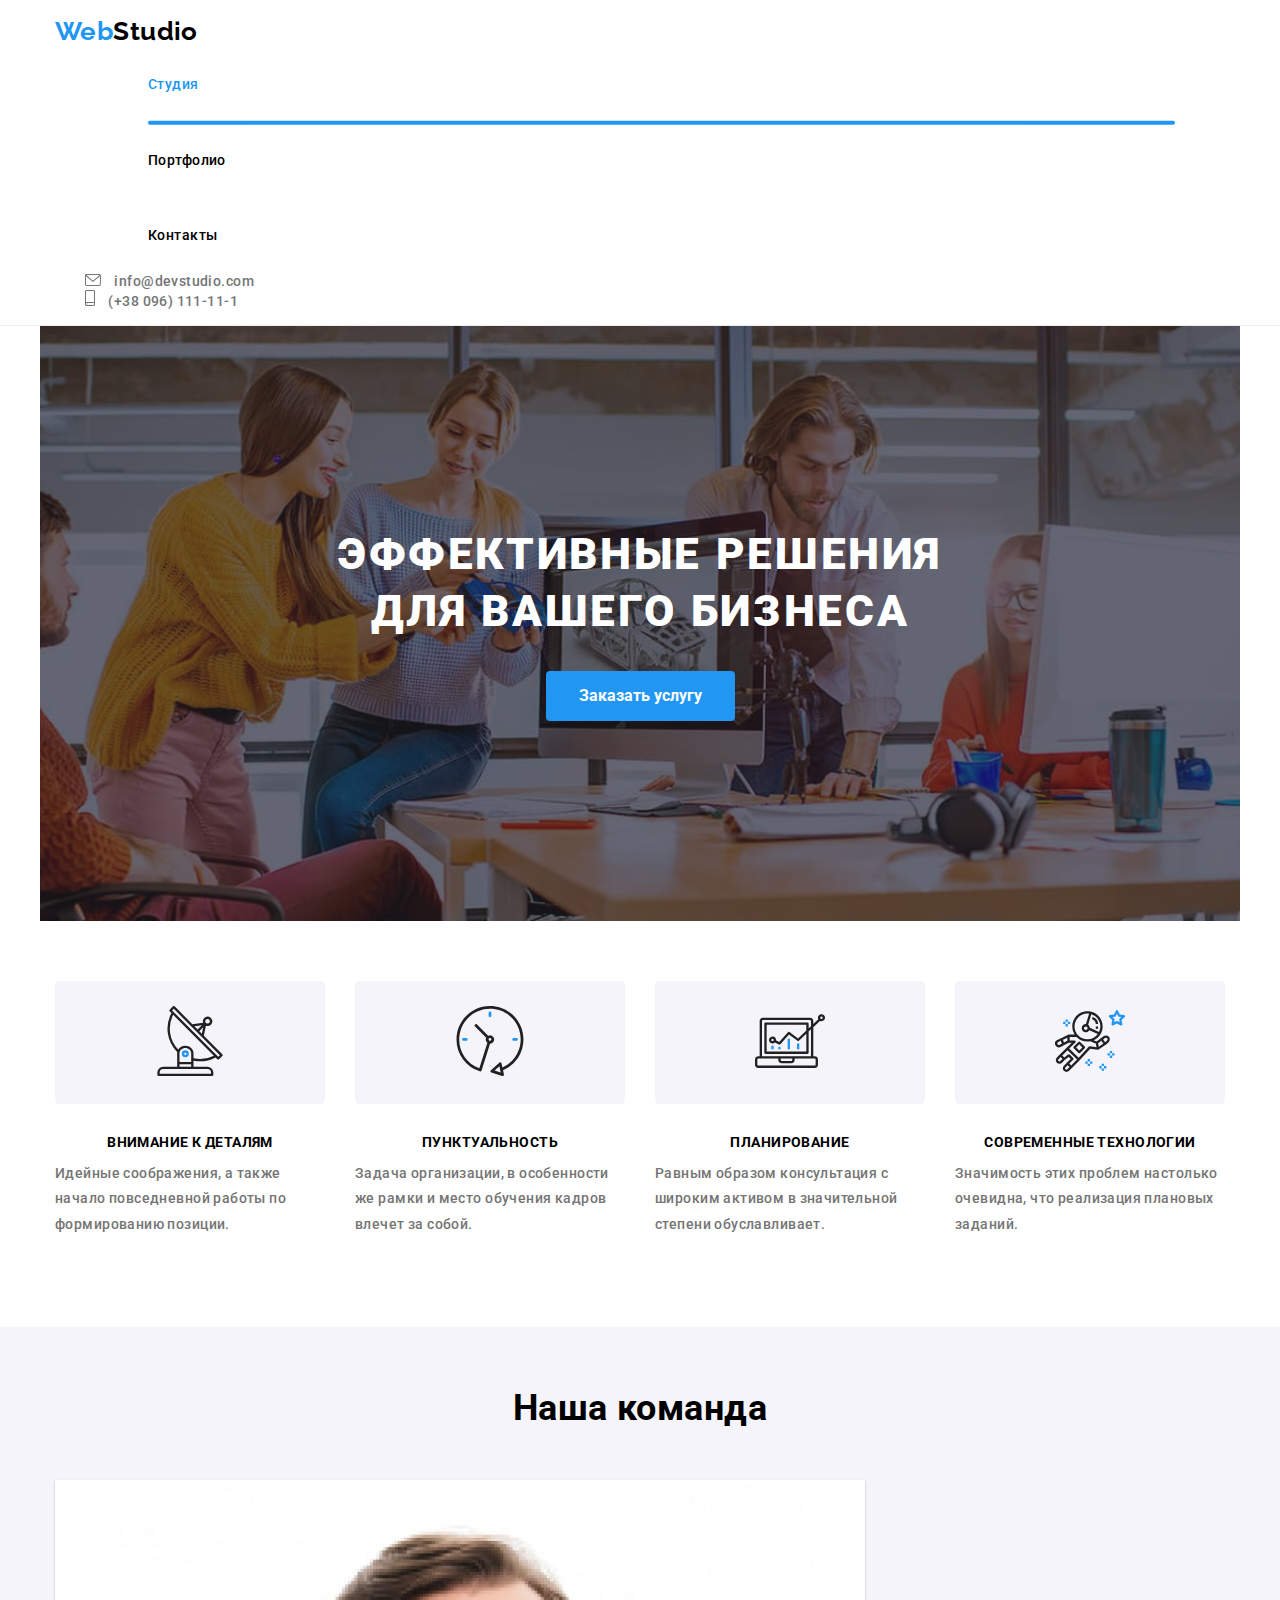
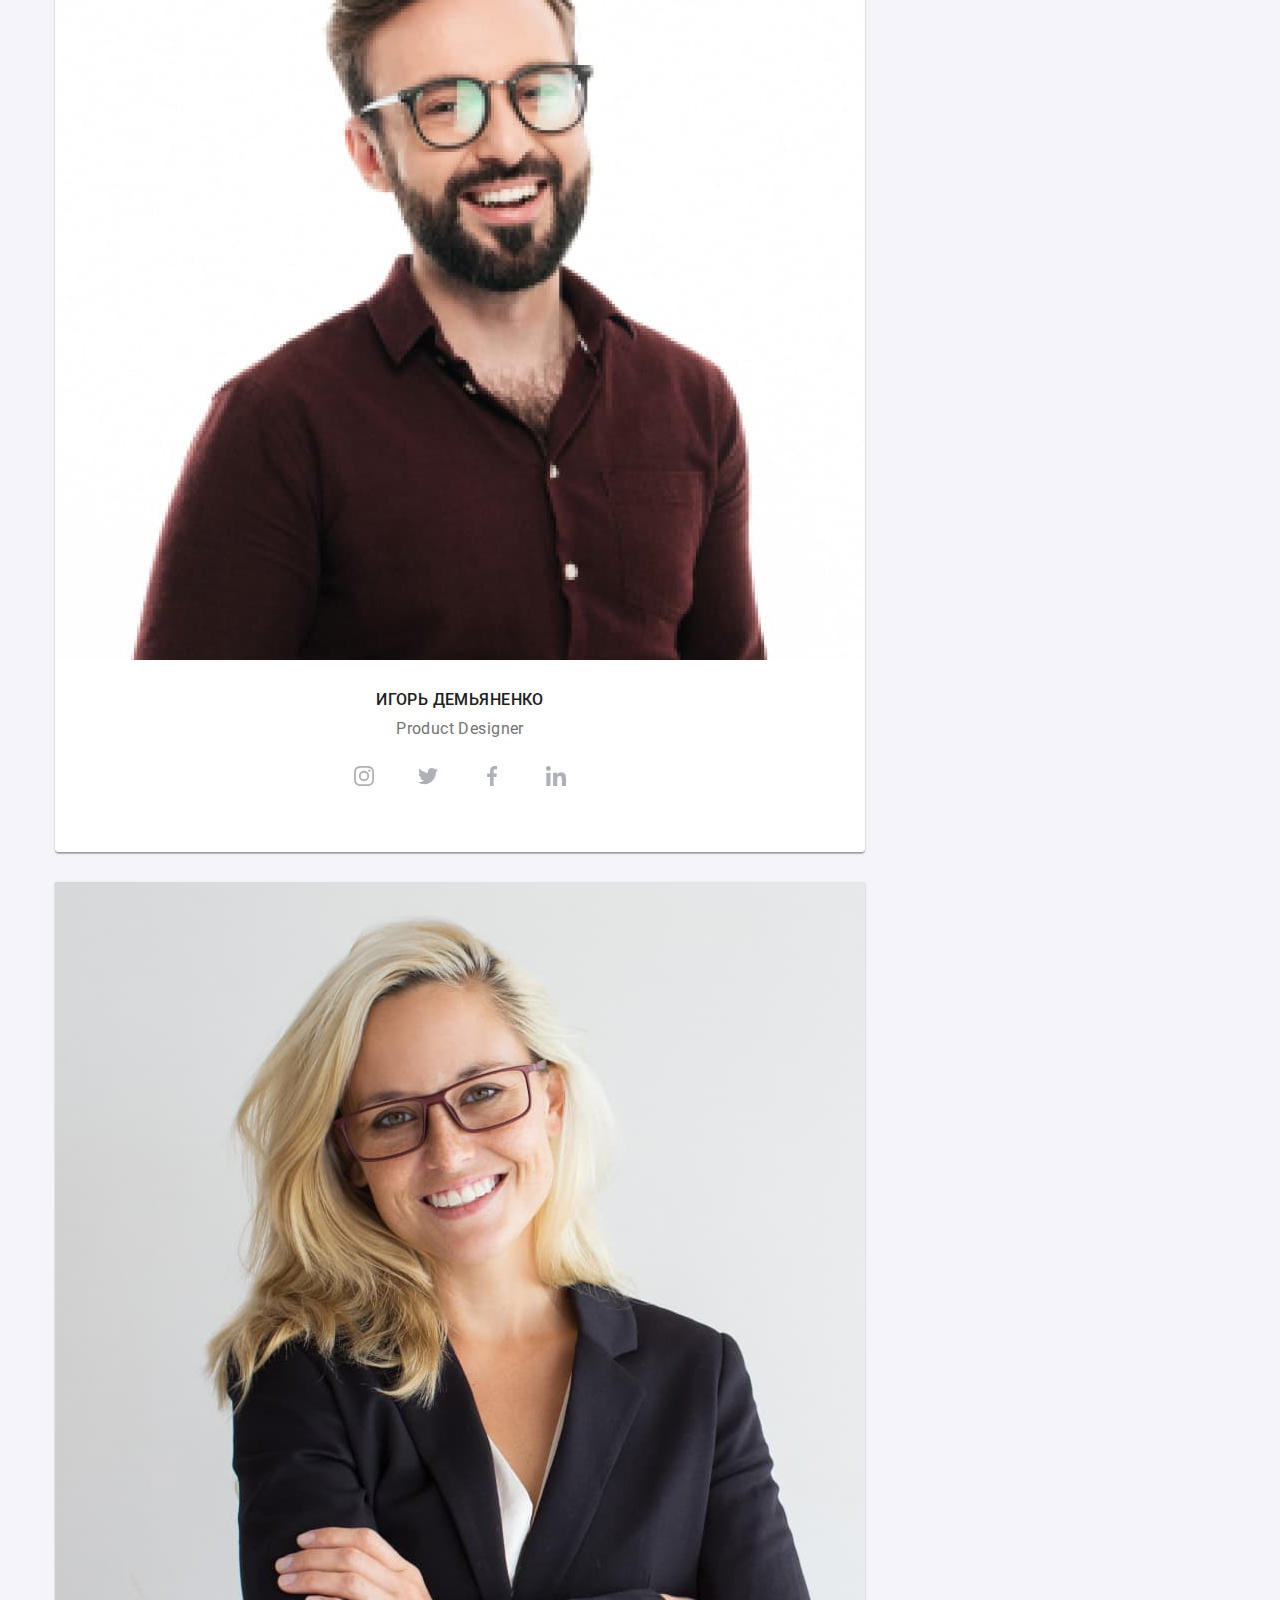
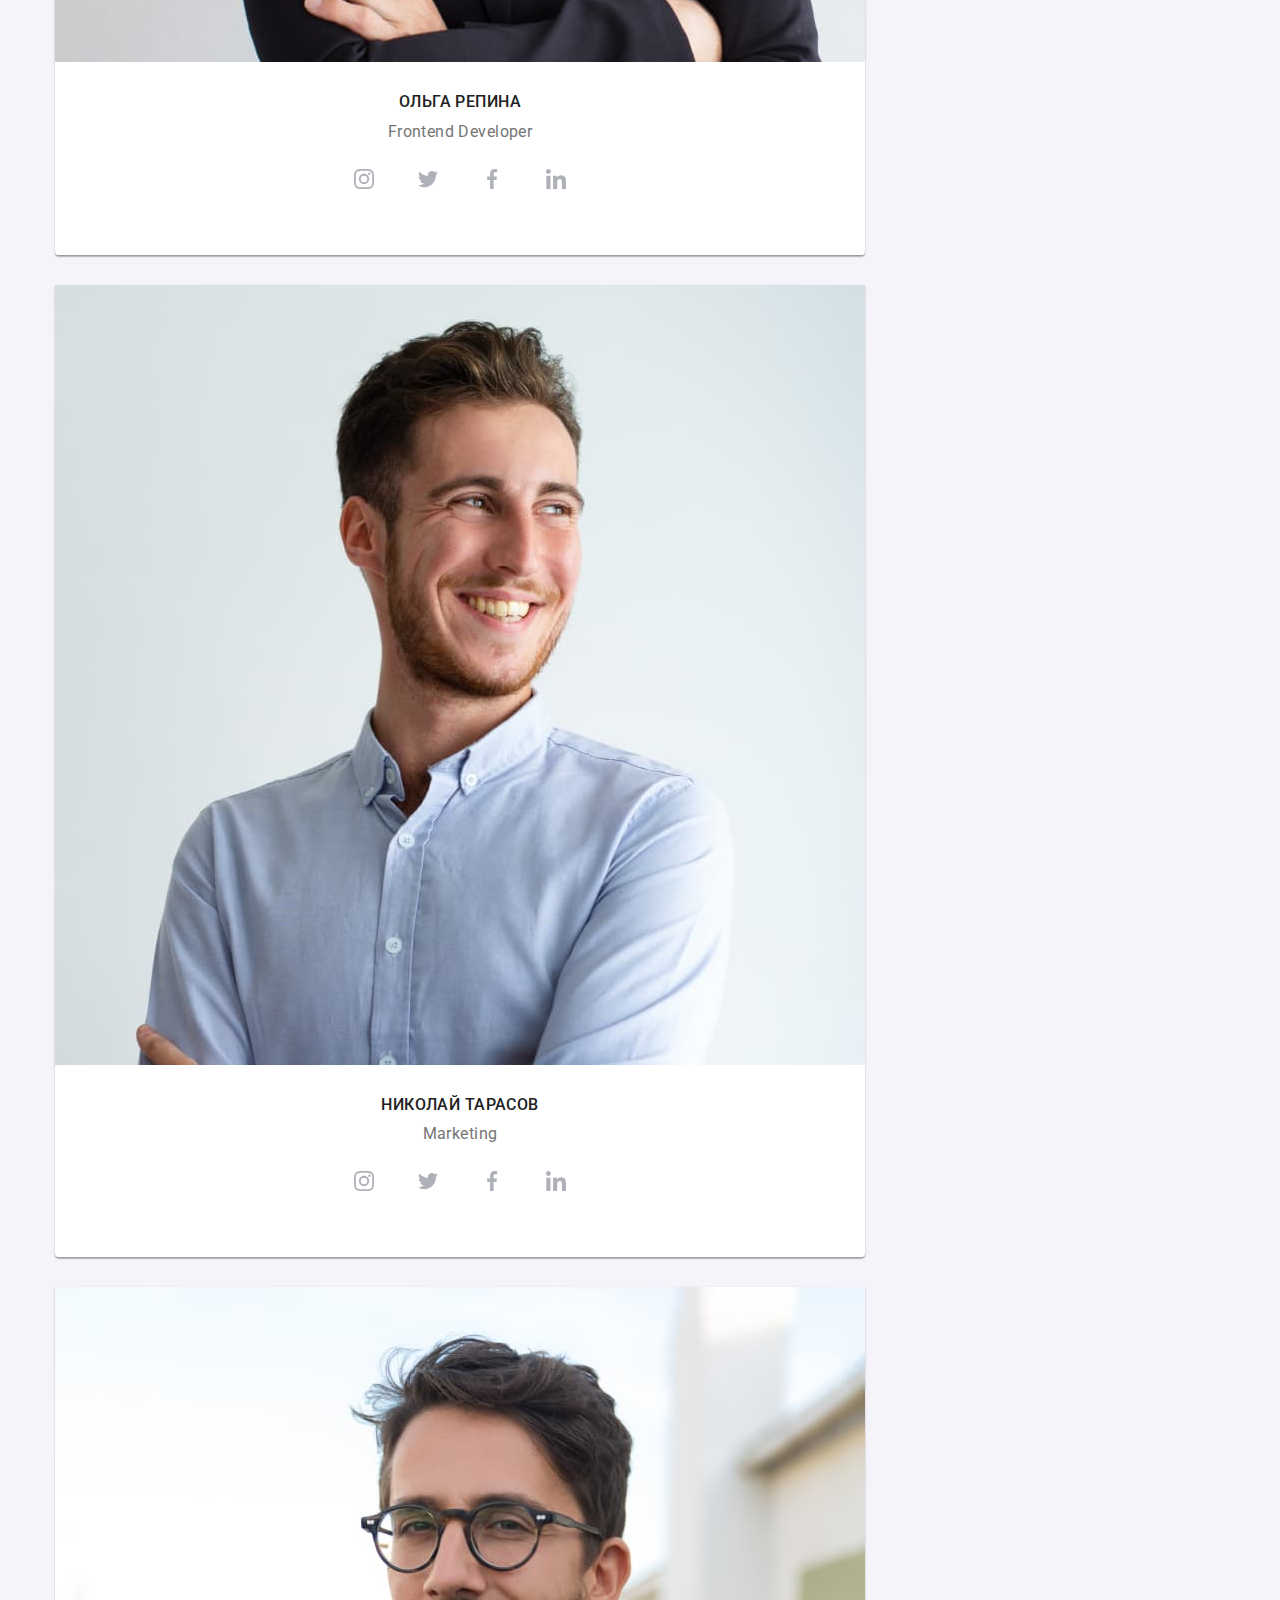
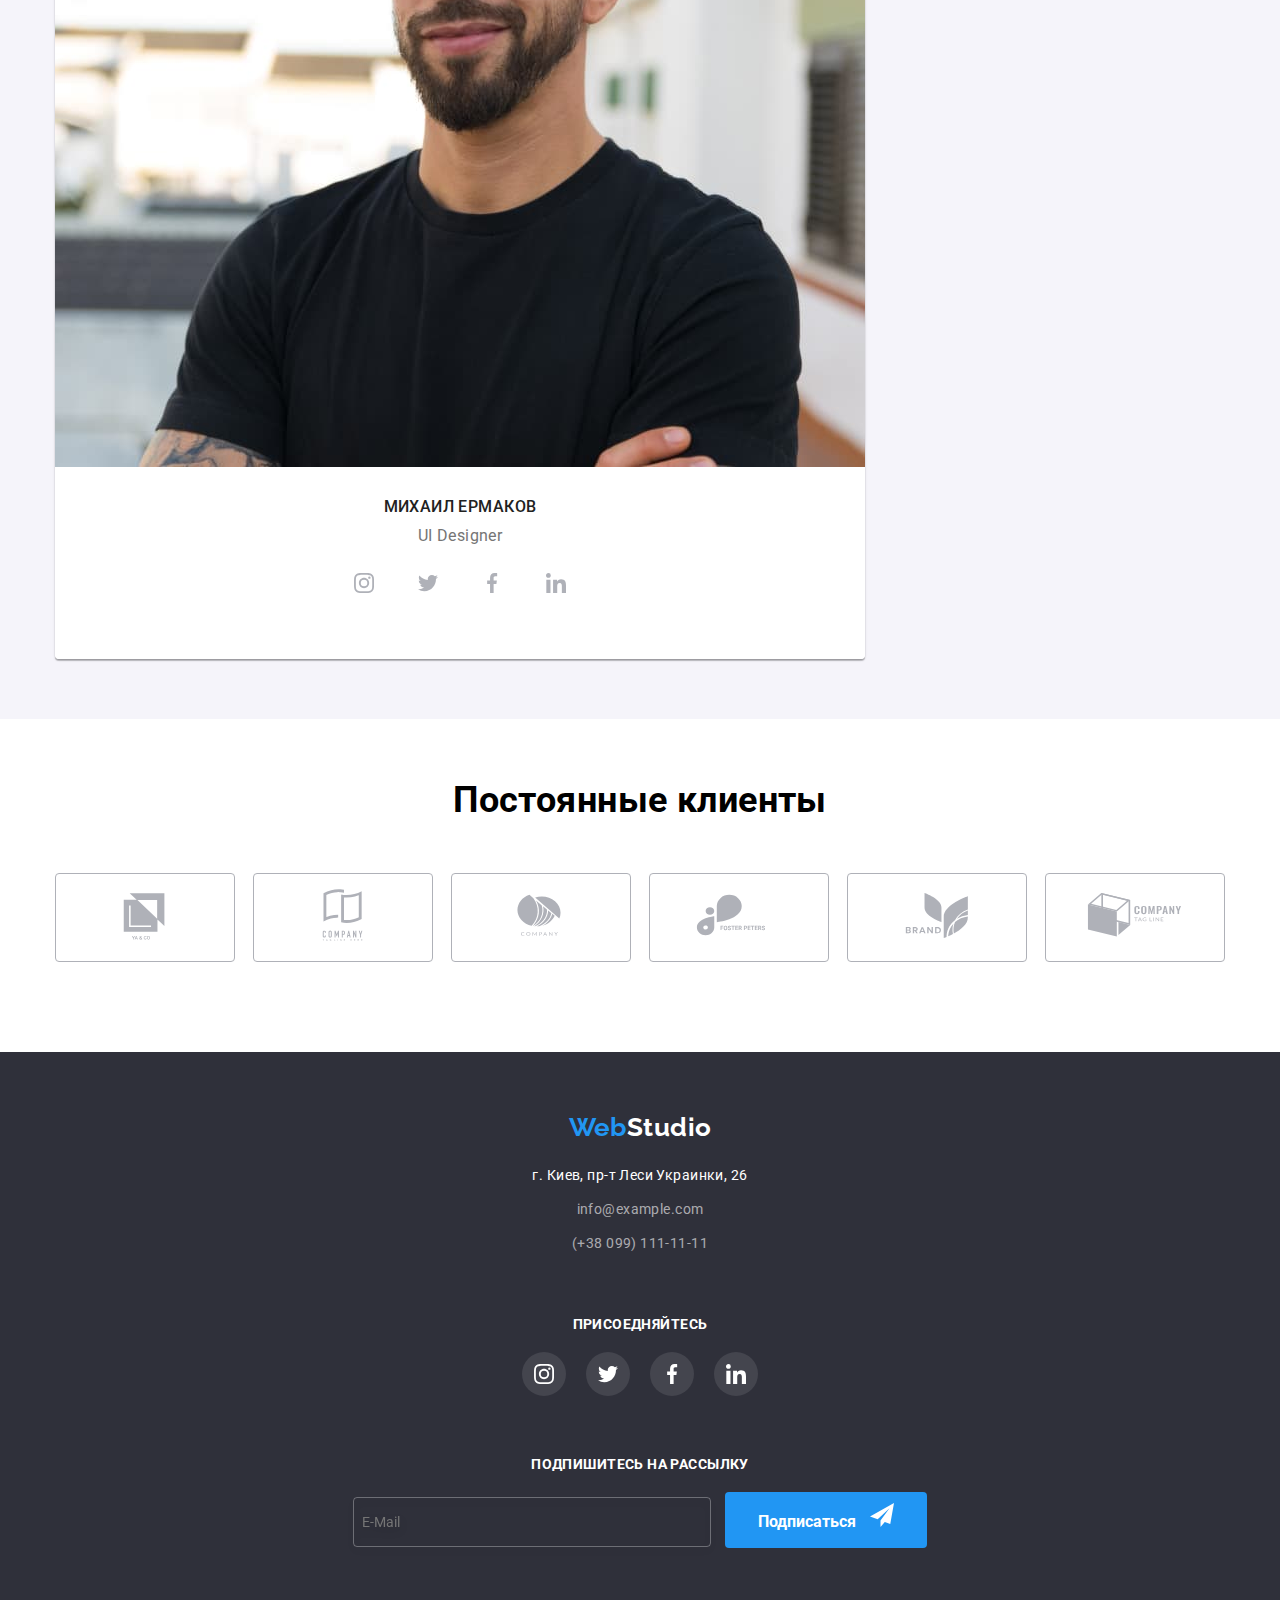
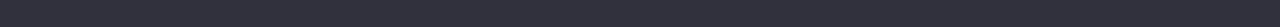
==== index.html @ f22d0d52 "налачо" ====
<!DOCTYPE html>
<html lang="ru">

<head>
    <meta charset="UTF-8">
    <meta http-equiv="X-UA-Compatible" content="IE=edge">
    <meta name="viewport" content="width=device-width, initial-scale=1.0">
    <title>Document</title>
    <link href="https://fonts.googleapis.com/css2?family=Raleway:wght@700&display=swap" rel="stylesheet">
    <link href="https://fonts.googleapis.com/css2?family=Roboto:wght@400;500;700;900&display=swap" rel="stylesheet">
    <link rel="stylesheet" href="https://cdnjs.cloudflare.com/ajax/libs/modern-normalize/1.1.0/modern-normalize.min.css">
    <link rel="stylesheet" href="./css/main.min.css">

</head>

<body>
    <!--Шапка -->
    <header class="page-header">
        <div class="header container">
            <!--лого-->
            <a class="logo" href="index.html">Web<span class="logo logo--dark">Studio</span></a>
            <nav>
                <ul class="site-nav">
                    <li class="site-nav__item"><a href="./index.html" class="site-nav__label site-nav__label--current">Студия</a></li>
                    <li class="site-nav__item"><a href="./portfolio.html" class="site-nav__label">Портфолио</a></li>
                    <li class="site-nav__item"><a href="./index.html" class="site-nav__label">Контакты</a></li>
                </ul>
            </nav>
            <ul class="contacts">
                <li class="contacts__item">
                    <a href="mailto:info@devstudio.com" class="contacts__link">
                        <svg class="contacts__icon" width="16px" height="12px">
                            <use href="./images/sprite.svg#icon-envelope"></use>                        
                        </svg>
                        info@devstudio.com</a>
                </li>
                <li class="contacts__item">
                    <a href="tel:+380961111111" class="contacts__link">
                        <svg class="contacts__icon" width="10px" height="16px">
                            <use href="./images/sprite.svg#icon-smartphone"></use>
                        </svg>
                        (+38 096) 111-11-1</a>
                </li>
            </ul>
        </div>
    </header>
    <main> 
        <!--герои-->
        <section class="container hero">
            <h1 class="hero__title">Эффективные решения<br> для вашего бизнеса</h1>
            <button type="button" class="primary-button" data-modal-open>Заказать услугу</button>            
        </section>
        <!--особенности-->
        <section class="section">
            <div class="container">
                <ul class="features">
                    <li class="features__item">
                        <div class="features__icon">
                            <svg width="70px" height="70px">
                                <use href="./images/sprite.svg#icon-antenna"></use>
                            </svg>
                        </div>                        
                        <h2 class="features__title"> Внимание к деталям</h2>
                        <p class="features__text">Идейные соображения, а также начало повседневной работы по формированию
                            позиции.
                        </p>
                    </li>
                
                    <li class="features__item">
                        <div class="features__icon">
                            <svg width="70px" height="70px">
                                <use href="./images/sprite.svg#icon-clock"></use>
                            </svg>
                        </div>
                        <h2 class="features__title"> Пунктуальность </h2>
                        <p class="features__text">Задача организации, в особенности же рамки и место обучения кадров влечет
                            за собой.
                        </p>
                    </li>
                
                    <li class="features__item">
                        <div class="features__icon">
                            <svg width="70px" height="70px">
                                <use href="./images/sprite.svg#icon-diagram"></use>
                            </svg>
                        </div>
                        <h2 class="features__title"> Планирование </h2>
                        <p class="features__text">Равным образом консультация с широким активом в значительной степени
                            обуславливает.
                        </p>
                    </li>
                
                    <li class="features__item">
                        <div class="features__icon">
                            <svg width="70px" height="70px">
                                <use href="./images/sprite.svg#icon-astronaut"></use>
                            </svg>
                        </div>
                        <h2 class="features__title"> Современные технологии </h2>
                        <p class="features__text">Значимость этих проблем настолько очевидна, что реализация плановых
                            заданий.
                        </p>
                    </li>
                </ul>
            </div>
        </section>
        <!--Чем мы занимаемся-->
        <section class="section section--work">
            <div class="container">
                <h2 class="title">Чем мы занимаемся</h2>
                <ul class="work">
                    <li class="work__icon">
                        <div class="work__title">
                            <img src="./images/box1.jpg" alt="человек пишет код на клавиатуре через планшет" width="370" />
                            <div class="work__box">
                                <p class="work__text">Десктопные приложения</p>
                            </div>
                        </div>
                    </li>
                    <li class="work__icon">
                        <div class="work__title">
                            <img src="./images/box2.jpg" alt="Человек выбирает дизайн для разметки сайта на телефон,через нотбук" width="370" />
                            <div class="work__box">
                                <p class="work__text">Мобильные приложения</p>
                            </div>
                        </div>
                    </li>
                    <li class="work__icon">
                        <div class="work__title">
                            <img src="./images/box3.jpg" alt="человек выбивет цвет,через планшет" width="370" />
                            <div class="work__box">
                                <p class="work__text">Дизайнерские решения</p>
                            </div>
                        </div>
                    </li>
                </ul>
            </div>
        </section>
        <!--Наша команда-->
        <section class="section section-team">
            <div class="container">
                <h2 class="title">Наша команда</h2>
                <ul class="team">
                    <li class="team__specialist">
                        <img src="./images/team1.jpg" alt="фото члена команды"/>
                        <div class="team__decription">
                            <h3 class="team__name">Игорь Демьяненко</h3>
                            <p class="team__position">Product Designer</p>
                        <!--соц.сети-->    
                        <ul class="social-links">
                            <li class="social-links__item">
                                <a class="social-links__icon" href="#">
                                    <svg height="20px" width="20px">
                                        <use href="./images/sprite.svg#icon-instagram"></use>
                                    </svg></a>
                            </li>                        
                            <li class="social-links__item">
                                <a class="social-links__icon" href="#">
                                    <svg height="20px" width="20px">
                                        <use href="./images/sprite.svg#icon-twitter"></use>
                                    </svg></a>
                            </li>
                            <li class="social-links__item">
                                <a class="social-links__icon" href="#">
                                    <svg height="20px" width="20px">
                                        <use href="./images/sprite.svg#icon-facebook"></use>
                                    </svg></a>
                            </li>
                            <li class="social-links__item">
                                <a class="social-links__icon" href="#">
                                    <svg height="20px" width="20px">
                                        <use href="./images/sprite.svg#icon-linkedin"></use>
                                    </svg></a>
                            </li>
                        </ul>
                    </li>
                
                    <li class="team__specialist">
                        <img src="./images/team2.jpg" alt="фото члена команды"/>                        
                        <div class="team__decription">
                            <h3 class="team__name">Ольга Репина</h3>
                            <p class="team__position">Frontend Developer</p>
                            <!--соц.сети-->
                            <ul class="social-links">
                                <li class="social-links__item">
                                    <a class="social-links__icon" href="#">
                                        <svg height="20px" width="20px">
                                            <use href="./images/sprite.svg#icon-instagram"></use>
                                        </svg></a>
                                </li>
                                <li class="social-links__item">
                                    <a class="social-links__icon" href="#">
                                        <svg height="20px" width="20px">
                                            <use href="./images/sprite.svg#icon-twitter"></use>
                                        </svg></a>
                                </li>
                                <li class="social-links__item">
                                    <a class="social-links__icon" href="#">
                                        <svg height="20px" width="20px">
                                            <use href="./images/sprite.svg#icon-facebook"></use>
                                        </svg></a>
                                </li>
                                <li class="social-links__item">
                                    <a class="social-links__icon" href="#">
                                        <svg height="20px" width="20px">
                                            <use href="./images/sprite.svg#icon-linkedin"></use>
                                        </svg></a>
                                </li>
                            </ul>
                        </div>
                    </li>
                
                    <li class="team__specialist">
                        <img src="./images/team3.jpg" alt="фото члена команды"/>                        
                        <div class="team__decription">
                            <h3 class="team__name">Николай Тарасов</h3>
                            <p class="team__position">Marketing</p>
                            <!--соц.сети-->
                            <ul class="social-links">
                                <li class="social-links__item">
                                    <a class="social-links__icon" href="#">
                                        <svg height="20px" width="20px">
                                            <use href="./images/sprite.svg#icon-instagram"></use>
                                        </svg></a>
                                </li>
                            
                                <li class="social-links__item">
                                    <a class="social-links__icon" href="#">
                                        <svg height="20px" width="20px">
                                            <use href="./images/sprite.svg#icon-twitter"></use>
                                        </svg></a>
                                </li>
                                <li class="social-links__item">
                                    <a class="social-links__icon" href="#">
                                        <svg height="20px" width="20px">
                                            <use href="./images/sprite.svg#icon-facebook"></use>
                                        </svg></a>
                                </li>
                                <li class="social-links__item">
                                    <a class="social-links__icon" href="#">
                                        <svg class="icon-object" height="20px" width="20px">
                                            <use href="./images/sprite.svg#icon-linkedin"></use>
                                        </svg></a>
                                </li>
                            </ul>
                        </div>
                    </li> 
                
                    <li class="team__specialist">
                        <img src="./images/team4.jpg" alt="фото члена команды"/>                        
                        <div class="team__decription">
                            <h3 class="team__name">Михаил Ермаков</h3>
                            <p class="team__position">UI Designer</p>
                            <!--соц.сети-->
                            <ul class="social-links">
                                <li class="social-links-icon">
                                    <a class="social-links__icon" href="#">
                                        <svg class="icon-object" height="20px" width="20px">
                                            <use href="./images/sprite.svg#icon-instagram"></use>
                                        </svg></a>
                                </li>                            
                                <li class="social-links-icon">
                                    <a class="social-links__icon" href="#">
                                        <svg class="icon-object" height="20px" width="20px">
                                            <use href="./images/sprite.svg#icon-twitter"></use>
                                        </svg></a>
                                </li>
                                <li class="social-links-icon">
                                    <a class="social-links__icon" href="#">
                                        <svg class="icon-object" height="20px" width="20px">
                                            <use href="./images/sprite.svg#icon-facebook"></use>
                                        </svg></a>
                                </li>
                                <li class="social-links-icon">
                                    <a class="social-links__icon" href="#">
                                        <svg class="icon-object" height="20px" width="20px">
                                            <use href="./images/sprite.svg#icon-linkedin"></use>
                                        </svg></a>
                                </li>
                            </ul>
                        </div>                        
                    </li>
                </ul>
            </div>           
        </section>
        <!--постоянные клиенты-->
        <section class="section">
            <div class="container">
                <h2 class="title">Постоянные клиенты</h2>
                <ul class="client">
                    <li class="client__item">
                        <a class="client__icon" href="#">
                            <svg width="106px" height="60px">
                                <use href="./images/sprite.svg#icon-Logo"></use>
                            </svg></a>
                    </li>
                    <li class="client__item">
                        <a class="client__icon" href="#">
                            <svg width="106px" height="60px">
                                <use href="./images/sprite.svg#icon-Logo-1"></use>
                            </svg></a>
                    </li>
                    <li class="client__item">
                        <a class="client__icon" href="#">
                            <svg width="106px" height="60px">
                                <use href="./images/sprite.svg#icon-Logo-2"></use>
                            </svg></a>
                    </li>
                    <li class="client__item">
                        <a class="client__icon" href="#">
                            <svg width="106px" height="60px">
                                <use href="./images/sprite.svg#icon-Logo-3"></use>
                            </svg></a>
                    </li>
                    <li class="client__item">
                        <a class="client__icon" href="#">
                            <svg width="106px" height="60px">
                                <use href="./images/sprite.svg#icon-Logo-4"></use>
                            </svg></a>
                    </li>
                    <li class="client__item">
                        <a class="client__icon" href="#">
                            <svg width="106px" height="60px">
                                <use href="./images/sprite.svg#icon-Logo-5"></use>
                            </svg></a>
                    </li>
            </div>

        </section>
    </main>
    <!--окончание-->
    <footer class="footer">
        <div class="container footer__box">
            <div class="footer-address">
                <div class="footer-logo">
                    <!--лого-->
                    <a class="logo" href="index.html">Web<span class="logo logo--white">Studio</span></a>
                </div>
                <!--адрес и контакты-->
                <address>
                    <ul class="contacts-footer">
                        <li class="contacts-footer__item">
                            <a href="https://www.google.ru/maps/place/бул.+Леси+Украинки,+26,+Киев,+Украина,+02000/@50.4265807,30.5361971,17z/data=!3m1!4b1!4m5!3m4!1s0x40d4cf0e033ecbe9:0x57a4dffefec77da0!8m2!3d50.4265807!4d30.5383858"
                                class="contacts-footer__address">
                                г. Киев, пр-т Леси Украинки, 26 </a>
                        </li>
                
                        <li class="contacts-footer__item">
                            <a href="mailto:info@example.com" class="contacts-footer__link">info@example.com</a>
                        </li>
                
                        <li class="contacts-footer__item">
                            <a href="tel:+380991111111" class="contacts-footer__link">(+38 099) 111-11-11</a>
                        </li>
                    </ul>
                </address>
            </div>
            <div class="footer__social">
                <h4 class="footer__disription">присоедняйтесь</h4>
                <ul class="social-links social-links--footer">
                    <li class="social-links__item">
                        <a class="social-links__icon social-links__icon--footer" href="#">
                            <svg height="20px" width="20px">
                                <use href="./images/sprite.svg#icon-instagram"></use>
                            </svg></a>
                    </li>
                
                    <li class="social-links__item">
                        <a class="social-links__icon social-links__icon--footer" href="#">
                            <svg height="20px" width="20px">
                                <use href="./images/sprite.svg#icon-twitter"></use>
                            </svg></a>
                    </li>
                    <li class="social-links__item">
                        <a class="social-links__icon social-links__icon--footer" href="#">
                            <svg height="20px" width="20px">
                                <use href="./images/sprite.svg#icon-facebook"></use>
                            </svg></a>
                    </li>
                    <li class="social-links__item">
                        <a class="social-links__icon social-links__icon--footer" href="#">
                            <svg height="20px" width="20px">
                                <use href="./images/sprite.svg#icon-linkedin"></use>
                            </svg></a>                            
                    </li>
                </ul>                             
            </div>
            <div class="footer__form">
                <p class="footer__disription">Подпишитесь на рассылку</p>
                <form class="subscribe-form">
                    <input type="email" name="mail" placeholder="E-Mail" id="mail" class="subscribe-form__input">                    
                    <button class="subscribe-form__button primary-button" type="submit">Подписаться
                        <svg class="subscribe-form__icon">
                            <use href="./images/icons.svg#icon-icon-send"></use>
                        </svg>
                    </button>
                </form>                 
            </div>
        </div>        
    </footer>
    <div class="backdrop is-hidden" data-modal>
        <div class="modal">
            <button class="modal__button-close" data-modal-close>
                <svg class="modal__icon-close">
                    <use href="./images/sprite.svg#icon-close-black-18dp-2-1"></use>
                </svg>
            </button>
            <p class="modal__title">Оставьте свои данные, мы вам перезвоним</p>
            <form class="form">
                <div class="form-group">
                    <label class="form-group__label" for="name">Имя</label>   
                    <div class="form-group__input-group-absolute">
                        <input class="form-group__input" type="text" name="name" id="name">
                        <svg class="form-group__icon">
                            <use href="./images/icons.svg#icon-person"></use>
                        </svg>
                    </div>
                </div>
                <div class="form-group">
                    <label class="form-group__label" for="tel">Телефон</label>
                    <div class="form-group__input-group-absolute">
                        <input class="form-group__input" type="tel" name="tel" id="tel">
                        <svg class="form-group__icon">
                            <use href="./images/icons.svg#icon-phone"></use>
                        </svg>
                    </div>
                </div>
                <div class="form-group">
                    <label class="form-group__label" for="mail">Почта</label>
                    <div class="form-group__input-group-absolute">
                        <input class="form-group__input" type="email" name="mail" id="mail">
                        <svg class="form-group__icon">
                            <use href="./images/icons.svg#icon-email"></use>
                        </svg>
                    </div>
                </div>
                <div class="form-group comment">
                    <label class="form-group__label" for="comment">Комментарий</label>
                    <textarea class="form-group__comment" name="comment" id="comment" rows="10" placeholder="Введите текст"></textarea>
                </div>
                <div class="checkbox">
                    <input class="checkbox__label" type="checkbox" name="policy" id="policy">
                    <label class="checkbox__policy" for="policy">Соглашаюсь с рассылкой и принимаю <a href="#">Условия договора</a> </label>
                </div>
                <div class="form-group__btn">
                    <button type="submit" class="primary-button primary-button--shadow">Отправить</button>
                </div>
            </form>

        </div>
    </div>
    <script src="./js/modal.js"></script>
</body>

</html>
---- css/main.min.css ----
/*! modern-normalize v0.6.0 | MIT License | https://github.com/sindresorhus/modern-normalize */*,*::before,*::after{-webkit-box-sizing:border-box;box-sizing:border-box}:root{-moz-tab-size:4;-o-tab-size:4;tab-size:4}html{line-height:1.15;-webkit-text-size-adjust:100%}body{margin:0}body{font-family:system-ui,-apple-system,"Segoe UI",Roboto,Helvetica,Arial,sans-serif,"Apple Color Emoji","Segoe UI Emoji"}hr{height:0}abbr[title]{-webkit-text-decoration:underline dotted;text-decoration:underline dotted}b,strong{font-weight:bolder}code,kbd,samp,pre{font-family:SFMono-Regular, Consolas, "Liberation Mono", Menlo, monospace;font-size:1em}small{font-size:80%}sub,sup{font-size:75%;line-height:0;position:relative;vertical-align:baseline}sub{bottom:-0.25em}sup{top:-0.5em}button,input,optgroup,select,textarea{font-family:inherit;font-size:100%;line-height:1.15;margin:0}button,select{text-transform:none}button,[type="button"],[type="reset"],[type="submit"]{-webkit-appearance:button}button::-moz-focus-inner,[type="button"]::-moz-focus-inner,[type="reset"]::-moz-focus-inner,[type="submit"]::-moz-focus-inner{border-style:none;padding:0}button:-moz-focusring,[type="button"]:-moz-focusring,[type="reset"]:-moz-focusring,[type="submit"]:-moz-focusring{outline:1px dotted ButtonText}fieldset{padding:0.35em 0.75em 0.625em}legend{padding:0}progress{vertical-align:baseline}[type="number"]::-webkit-inner-spin-button,[type="number"]::-webkit-outer-spin-button{height:auto}[type="search"]{-webkit-appearance:textfield;outline-offset:-2px}[type="search"]::-webkit-search-decoration{-webkit-appearance:none}::-webkit-file-upload-button{-webkit-appearance:button;font:inherit}summary{display:list-item}.social-links,.social-links__icon,.client,.filter{display:-webkit-box;display:-ms-flexbox;display:flex}.primary-button--shadow{-webkit-box-shadow:0px 4px 4px rgba(0,0,0,0.15);box-shadow:0px 4px 4px rgba(0,0,0,0.15)}.social-links__icon{height:44px;width:44px;border-radius:50%;-webkit-box-align:center;-ms-flex-align:center;align-items:center;-webkit-box-pack:center;-ms-flex-pack:center;justify-content:center;margin-right:10px}body{background-color:#fff;color:#000;font-family:Roboto, Arial, sans-serif;letter-spacing:0.03em;font-size:14px}img{display:block;max-width:100%;height:auto}h1,h2,h3,h4,p{margin:0px}ul{padding:0px;margin:0px;list-style:none}a{text-decoration:none}.header{-webkit-box-align:center;-ms-flex-align:center;align-items:center}.title{color:#000;font-style:normal;font-weight:700;font-size:36px;line-height:1.2;text-align:center;margin-bottom:50px}.container{margin:0 auto;padding:0 15px}@media (min-width: 480px){.container{width:480px}}@media (min-width: 768px){.container{width:768px}}@media (min-width: 1200px){.container{width:1200px}}.page-header{border-bottom:1px solid #ececec;padding:16px 0 16px 0}.section{padding:60px 0}.section--work{display:none}.text-hidden{visibility:hidden;font-size:0}input{outline:none}.section-team{background:#f5f4fa}.footer-logo{margin-bottom:20px}.logo{color:#2196f3;font-family:Raleway;font-weight:700;font-size:26px;line-height:1.2}.logo--dark{color:#000}.logo--white{color:#fff}.site-nav{margin-left:93px}.site-nav__item{margin-right:50px}.site-nav__item:last-child{margin-right:0}.site-nav__label{position:relative;color:#000;font-weight:500;font-size:14px;line-height:1.1;padding:30px 0;display:block;-webkit-transition:color 250ms cubic-bezier(0.4, 0, 0.2, 1);transition:color 250ms cubic-bezier(0.4, 0, 0.2, 1)}.site-nav__label:hover,.site-nav__label:focus{color:#2196f3}.site-nav__label--current{color:#2196f3}.site-nav__label--current::before{content:"";display:inline-block;position:absolute;bottom:-1px;left:0;-webkit-transform:translate(0, 20%);transform:translate(0, 20%);width:100%;height:4px;background-color:#2196f3;border-radius:2px}.contacts{margin-left:auto;-webkit-box-align:center;-ms-flex-align:center;align-items:center}.contacts__icon{margin-right:10px}.contacts__link{color:#757575;font-weight:500;font-size:14px;line-height:1.1;font-style:normal;-webkit-box-align:center;-ms-flex-align:center;align-items:center;fill:#757575;-webkit-transition:fill 250ms cubic-bezier(0.4, 0, 0.2, 1);transition:fill 250ms cubic-bezier(0.4, 0, 0.2, 1);-webkit-transition:color 250ms cubic-bezier(0.4, 0, 0.2, 1);transition:color 250ms cubic-bezier(0.4, 0, 0.2, 1)}.contacts__link:hover,.contacts__link:focus{color:#2196f3;fill:#2196f3}.contacts__link:last-child{margin-left:30px}.contacts-footer__link{background:#2f303a;color:rgba(255,255,255,0.6);font-weight:400;font-size:14px;line-height:1.8;font-style:normal;margin-top:9px;display:inline-block;-webkit-transition:color 250ms cubic-bezier(0.4, 0, 0.2, 1);transition:color 250ms cubic-bezier(0.4, 0, 0.2, 1)}.contacts-footer:hover,.contacts-footer:focus{color:#2196f3}.contacts-footer__address{color:#fff;font-weight:400;font-size:14px;line-height:1.8;font-style:normal}.hero{background-color:#2f303a;text-align:center;padding:200px 0;margin:0 auto;background-image:-webkit-gradient(linear, left top, right top, from(rgba(47,48,58,0.4)), color-stop(rgba(47,48,58,0.4)), to(rgba(47,48,58,0.4))),url(../images/new-Img.jpg);background-image:linear-gradient(to right, rgba(47,48,58,0.4), rgba(47,48,58,0.4), rgba(47,48,58,0.4)),url(../images/new-Img.jpg);background-size:cover;background-position:center;background-repeat:no-repeat}.hero__title{color:#fff;font-weight:900;font-size:44px;line-height:1.3;letter-spacing:0.06em;text-transform:uppercase;margin-bottom:30px}.primary-button{color:#fff;background-color:#2196f3;font-family:inherit;font-weight:700;font-size:16px;line-height:1.8;display:inline-block;-webkit-box-align:center;-ms-flex-align:center;align-items:center;cursor:pointer;border-radius:4px;padding:10px 32px;border:1px solid rgba(0,0,0,0);-webkit-transition:background-color 250ms cubic-bezier(0.4, 0, 0.2, 1);transition:background-color 250ms cubic-bezier(0.4, 0, 0.2, 1)}.primary-button:hover,.primary-button:focus{background-color:#188ce8}.secondary__button{color:#000;font-weight:500;font-size:16px;line-height:1.6;text-align:center;cursor:pointer;border-radius:4px;padding:6px 22px;margin-left:8px;border:0px solid rgba(0,0,0,0);-webkit-transition:background-color 250ms cubic-bezier(0.4, 0, 0.2, 1);transition:background-color 250ms cubic-bezier(0.4, 0, 0.2, 1);-webkit-transition:-webkit-box-shadow 250ms cubic-bezier(0.4, 0, 0.2, 1);transition:-webkit-box-shadow 250ms cubic-bezier(0.4, 0, 0.2, 1);transition:box-shadow 250ms cubic-bezier(0.4, 0, 0.2, 1);transition:box-shadow 250ms cubic-bezier(0.4, 0, 0.2, 1), -webkit-box-shadow 250ms cubic-bezier(0.4, 0, 0.2, 1)}.secondary__button:hover,.secondary__button:focus{color:#fff;background-color:#2196f3;-webkit-box-shadow:0px 3px 1px rgba(0,0,0,0.1),0px 1px 2px rgba(0,0,0,0.08),0px 2px 2px rgba(0,0,0,0.12);box-shadow:0px 3px 1px rgba(0,0,0,0.1),0px 1px 2px rgba(0,0,0,0.08),0px 2px 2px rgba(0,0,0,0.12)}@media screen and (min-width: 1200px){.features{-webkit-box-pack:justify;-ms-flex-pack:justify;justify-content:space-between;-ms-flex-wrap:wrap;flex-wrap:wrap}}@media screen and (min-width: 768px){.features{display:-webkit-box;display:-ms-flexbox;display:flex;-ms-flex-wrap:wrap;flex-wrap:wrap}}.features__title{font-weight:700;font-size:14px;line-height:1.2;text-transform:uppercase;margin-bottom:10px;text-align:center}.features__text{color:#757575;font-weight:500;font-size:14px;line-height:1.8}.features__item{margin-bottom:30px}@media screen and (min-width: 768px){.features__item{width:calc((100% -2 * 15px) / 2)}}@media screen and (min-width: 768px) and (min-width: 1200px){.features__item{-ms-flex-preferred-size:calc(100% / 3 - 120px);flex-basis:calc(100% / 3 - 120px)}}.features__item__item:last-child{margin-left:0px}.features__icon{padding:25px 100px;background:#f5f4fa;border-radius:4px;margin-bottom:30px;text-align:center}.work{-ms-flex-preferred-size:calc(100% / 3);flex-basis:calc(100% / 3);-webkit-box-pack:justify;-ms-flex-pack:justify;justify-content:space-between;padding-top:0px;display:none}.work__title{position:relative}.work__box{position:absolute;bottom:0;width:100%;padding:27px;background-color:rgba(47,48,58,0.8)}.work__text{font-weight:700;font-size:14px;line-height:1.2;text-align:center;text-transform:uppercase;color:#fff}.team{-webkit-box-pack:justify;-ms-flex-pack:justify;justify-content:space-between}@media (min-width: 768px){.team{display:-webkit-box;display:-ms-flexbox;display:flex;-ms-flex-wrap:wrap;flex-wrap:wrap;margin:-15px}}.team__name{text-align:center;font-weight:500;font-size:16px;line-height:1.2;color:#212121;text-transform:uppercase}.team__position{color:#757575;font-weight:400;font-size:16px;line-height:1.2;text-align:center;padding-top:10px}.team__decription{padding:30px 0;border-radius:0px 0px 4px 4px;background-color:#fff}.team__specialist{-ms-flex-wrap:wrap;flex-wrap:wrap;background-color:var(--primary-bgc);-webkit-box-shadow:0px 1px 3px rgba(0,0,0,0.12),0px 1px 1px rgba(0,0,0,0.14),0px 2px 1px rgba(0,0,0,0.2);box-shadow:0px 1px 3px rgba(0,0,0,0.12),0px 1px 1px rgba(0,0,0,0.14),0px 2px 1px rgba(0,0,0,0.2);border-radius:0px 0px 4px 4px;margin-bottom:30px}@media (min-width: 768px){.team__specialist{width:calc((100% -2 * 15px) / 2);margin:15px}}.social-links{-webkit-box-pack:center;-ms-flex-pack:center;justify-content:center;text-align:center}@media screen and (min-width: 480px){.social-links{padding:16px 0 24px 0}}.social-links--footer{padding:0}.social-links__item:last-child{margin-right:0}.social-links__icon{fill:#afb1b8;-webkit-transition:background-color 250ms cubic-bezier(0.4, 0, 0.2, 1);transition:background-color 250ms cubic-bezier(0.4, 0, 0.2, 1);-webkit-transition:-webkit-transform 250ms cubic-bezier(0.4, 0, 0.2, 1);transition:-webkit-transform 250ms cubic-bezier(0.4, 0, 0.2, 1);transition:transform 250ms cubic-bezier(0.4, 0, 0.2, 1);transition:transform 250ms cubic-bezier(0.4, 0, 0.2, 1), -webkit-transform 250ms cubic-bezier(0.4, 0, 0.2, 1);margin-left:10px}.social-links__icon:hover,.social-links__icon:focus{background-color:#2196f3;fill:#fff}.social-links__icon--footer{fill:#fff;background-color:rgba(255,255,255,0.1);-webkit-transition:background-color 250ms cubic-bezier(0.4, 0, 0.2, 1);transition:background-color 250ms cubic-bezier(0.4, 0, 0.2, 1)}.client{-ms-flex-wrap:wrap;flex-wrap:wrap;text-align:center;-webkit-box-pack:justify;-ms-flex-pack:justify;justify-content:space-between}.client__item{display:-webkit-box;display:-ms-flexbox;display:flex;margin-bottom:30px}.client__icon{display:block;padding:12px 36px;border:none;fill:#afb1b8;border:1px solid #afb1b8;border-radius:4px;-webkit-transition:border 250ms cubic-bezier(0.4, 0, 0.2, 1);transition:border 250ms cubic-bezier(0.4, 0, 0.2, 1);-webkit-transition:fill 250ms cubic-bezier(0.4, 0, 0.2, 1);transition:fill 250ms cubic-bezier(0.4, 0, 0.2, 1)}.client__icon:hover,.client__icon:focus{fill:#2196f3;border:1px solid #2196f3}.backdrop{position:fixed;top:0;right:0;width:100%;height:100%;background-color:rgba(0,0,0,0.2);opacity:1;-webkit-transition:opacity 250ms cubic-bezier(0.4, 0, 0.2, 1);transition:opacity 250ms cubic-bezier(0.4, 0, 0.2, 1)}.backdrop.is-hidden{opacity:0;pointer-events:none}.backdrop.is-hidden .modal{-webkit-transform:translate(-50%, -50%) scale(0.1);transform:translate(-50%, -50%) scale(0.1)}.modal{padding:40px;width:528px;min-height:581px;background-color:#fff;position:absolute;top:50%;left:50%;-webkit-transform:translate(-50%, -50%) scale(1);transform:translate(-50%, -50%) scale(1);border-radius:4px;-webkit-transition:-webkit-transform 250ms cubic-bezier(0.4, 0, 0.2, 1);transition:-webkit-transform 250ms cubic-bezier(0.4, 0, 0.2, 1);transition:transform 250ms cubic-bezier(0.4, 0, 0.2, 1);transition:transform 250ms cubic-bezier(0.4, 0, 0.2, 1), -webkit-transform 250ms cubic-bezier(0.4, 0, 0.2, 1)}.modal__button-close{position:absolute;-webkit-box-pack:center;-ms-flex-pack:center;justify-content:center;-webkit-box-align:center;-ms-flex-align:center;align-items:center;width:30px;height:30px;padding:0;top:0;right:0;margin:8px;border:1px solid rgba(0,0,0,0.1);border-radius:50%;background-color:transparent;cursor:pointer;-webkit-transition:fill 250ms cubic-bezier(0.4, 0, 0.2, 1);transition:fill 250ms cubic-bezier(0.4, 0, 0.2, 1)}.modal__button-close:hover{fill:#2196f3}.modal__icon-close{width:18px;height:18px}.modal__title{font-weight:700;font-size:20px;line-height:1.15;margin-bottom:12px;text-align:center}.form-group{margin-bottom:10px;-webkit-box-orient:vertical;-webkit-box-direction:normal;-ms-flex-direction:column;flex-direction:column}.form-group__label{margin-bottom:4px;font-weight:400;font-size:12px;line-height:1.2;color:#757575}.form-group__input{width:100%;height:40px;padding-left:42px}.form-group__input,.form-group__comment{border:1px solid rgba(33,33,33,0.2);-webkit-box-sizing:border-box;box-sizing:border-box;border-radius:4px;-webkit-transition:border 250ms cubic-bezier(0.4, 0, 0.2, 1),fill 250ms cubic-bezier(0.4, 0, 0.2, 1);transition:border 250ms cubic-bezier(0.4, 0, 0.2, 1),fill 250ms cubic-bezier(0.4, 0, 0.2, 1)}.form-group__input:hover,.form-group__input:focus{border:1px solid #2196f3}.form-group__input:hover+.form-group__icon,.form-group__input:focus+.form-group__icon{fill:#2196f3}.form-group__input:focus-within{fill:#2196f3;border:1px solid #2196f3}.form-group__comment{padding:12px 16px;font-weight:400;font-size:12px;line-height:1.2;color:#757575;-webkit-transition:border 250ms cubic-bezier(0.4, 0, 0.2, 1);transition:border 250ms cubic-bezier(0.4, 0, 0.2, 1);resize:none}.form-group__comment:hover,.form-group__comment:focus{border:1px solid #2196f3;-webkit-box-sizing:border-box;box-sizing:border-box;border-radius:4px}.form-group__comment:focus-within{outline:none;border:1px solid #2196f3}.form-group__icon{position:absolute;top:10px;left:10px;width:18px;height:18px;-webkit-transition:fill 250ms cubic-bezier(0.4, 0, 0.2, 1);transition:fill 250ms cubic-bezier(0.4, 0, 0.2, 1)}.form-group__input-group-absolute{position:relative}.form-group .comment{margin-bottom:20px}.form-group__btn{text-align:center}.checkbox{margin:20px 0 30px 12px}.checkbox__label{display:inline-block;font-weight:400;font-size:14px;line-height:1.8;color:#757575;letter-spacing:0.03em;-webkit-appearance:none;-moz-appearance:none;appearance:none;position:absolute}.checkbox__policy::before{content:"";width:16px;height:15px;margin-right:8px;border:2px solid #212121;border-radius:4px;-webkit-transition:background-color 250ms cubic-bezier(0.4, 0, 0.2, 1);transition:background-color 250ms cubic-bezier(0.4, 0, 0.2, 1);-webkit-transition:border 250ms cubic-bezier(0.4, 0, 0.2, 1);transition:border 250ms cubic-bezier(0.4, 0, 0.2, 1)}.checkbox__label:checked+.checkbox__policy::before{border-color:#2196f3;background-color:#2196f3;background-image:url(../images/Vector.svg);background-origin:border-box;background-size:contain}.filter{-webkit-box-pack:center;-ms-flex-pack:center;justify-content:center;margin-bottom:50px}.filter__element:first-child{margin-left:8px}.projects{color:#000;font-weight:700;font-size:18px;line-height:2;-ms-flex-wrap:wrap;flex-wrap:wrap;margin-top:-30px;margin-left:-30px}.projects__title{font-weight:700;font-size:18px;line-height:2;color:#212121}.projects__description{color:#757575;font-weight:400;font-size:16px;line-height:1.8}.projects__title{letter-spacing:0.06em}.projects__description{font-weight:400;font-size:16px;line-height:1.8;margin-top:8px}.projects__item{margin:30px 0 0 30px;-ms-flex-preferred-size:calc(100% / 3 - 30px);flex-basis:calc(100% / 3 - 30px)}.projects__box{border:1px solid #eee;border-top:none;padding:20px 24px}.projects__link{position:relative;display:block;-webkit-transition:-webkit-box-shadow 250ms cubic-bezier(0.4, 0, 0.2, 1);transition:-webkit-box-shadow 250ms cubic-bezier(0.4, 0, 0.2, 1);transition:box-shadow 250ms cubic-bezier(0.4, 0, 0.2, 1);transition:box-shadow 250ms cubic-bezier(0.4, 0, 0.2, 1), -webkit-box-shadow 250ms cubic-bezier(0.4, 0, 0.2, 1)}.projects__link:hover,.projects__link:focus{-webkit-box-shadow:0px 3px 1px rgba(0,0,0,0.1),0px 1px 2px rgba(0,0,0,0.08),0px 2px 2px rgba(0,0,0,0.12);box-shadow:0px 3px 1px rgba(0,0,0,0.1),0px 1px 2px rgba(0,0,0,0.08),0px 2px 2px rgba(0,0,0,0.12)}.projects__overlay{width:100%;height:100%;position:absolute;-webkit-box-align:center;-ms-flex-align:center;align-items:center;background-color:rgba(33,150,243,0.9);-webkit-transform:translateY(0);transform:translateY(0);-webkit-transition:-webkit-transform 250ms cubic-bezier(0.4, 0, 0.2, 1);transition:-webkit-transform 250ms cubic-bezier(0.4, 0, 0.2, 1);transition:transform 250ms cubic-bezier(0.4, 0, 0.2, 1);transition:transform 250ms cubic-bezier(0.4, 0, 0.2, 1), -webkit-transform 250ms cubic-bezier(0.4, 0, 0.2, 1)}.projects__link:hover .projects__overlay{-webkit-transform:translateY(-100%);transform:translateY(-100%)}.projects__hover{position:relative;overflow:hidden}.projects__text{color:#fff;font-weight:400;padding:63px 24px;letter-spacing:0.03em}.footer{-webkit-box-pack:center;-ms-flex-pack:center;justify-content:center;text-align:center;background:#2f303a;padding:60px 0}.footer-address{margin-bottom:60px}.footer__social{margin-bottom:60px}.footer__disription{margin:0;margin-bottom:20px;height:16px;font-weight:700;font-size:14px;line-height:1.2;letter-spacing:0.03em;text-transform:uppercase;color:#fff}.subscribe-form__input{margin-bottom:20px;padding:8px;width:358px;height:50px;color:rgba(255,255,255,0.6);border:1px solid rgba(255,255,255,0.3);-webkit-box-sizing:border-box;box-sizing:border-box;-webkit-filter:drop-shadow(0px 4px 4px rgba(0,0,0,0.15));filter:drop-shadow(0px 4px 4px rgba(0,0,0,0.15));border-radius:4px;background:transparent}.subscribe-form__button{-webkit-box-align:center;-ms-flex-align:center;align-items:center;margin-left:10px}.subscribe-form__icon{margin-left:10px;width:24px;height:24px}
/*# sourceMappingURL=main.min.css.map */
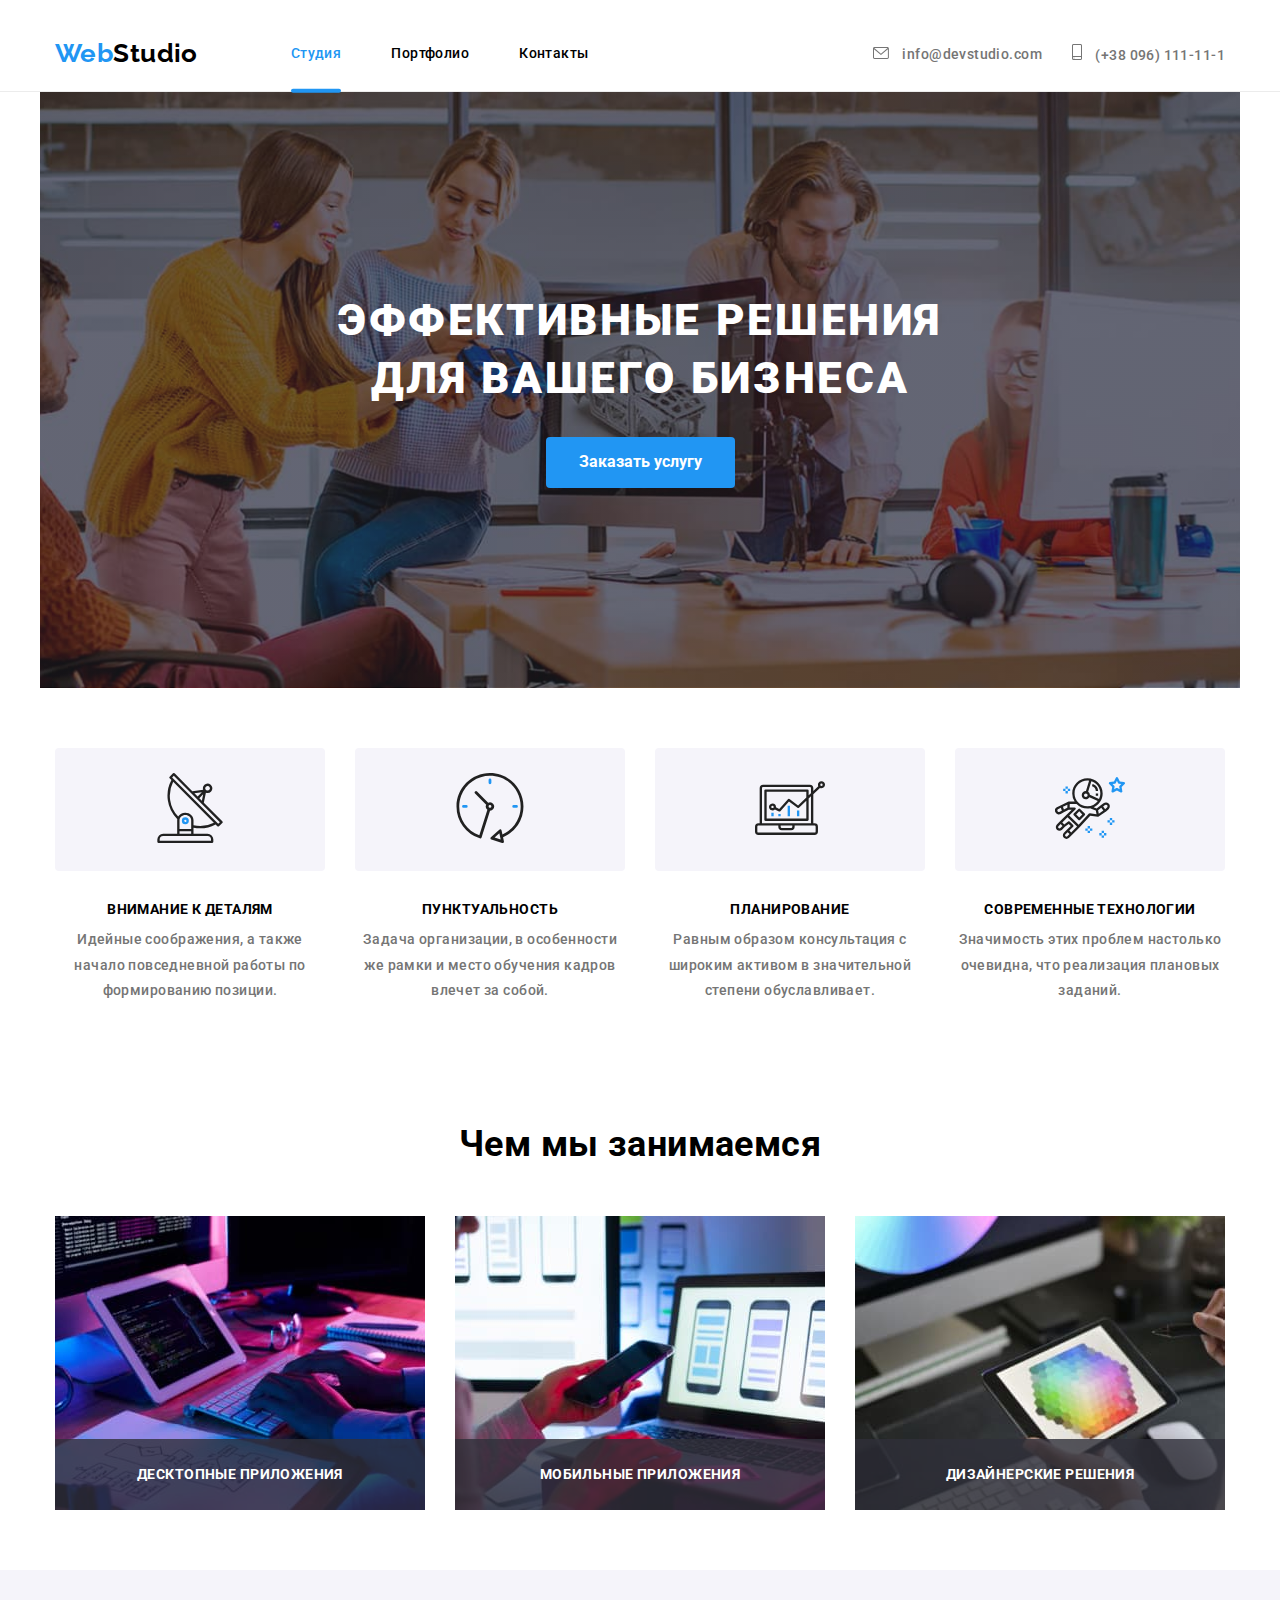
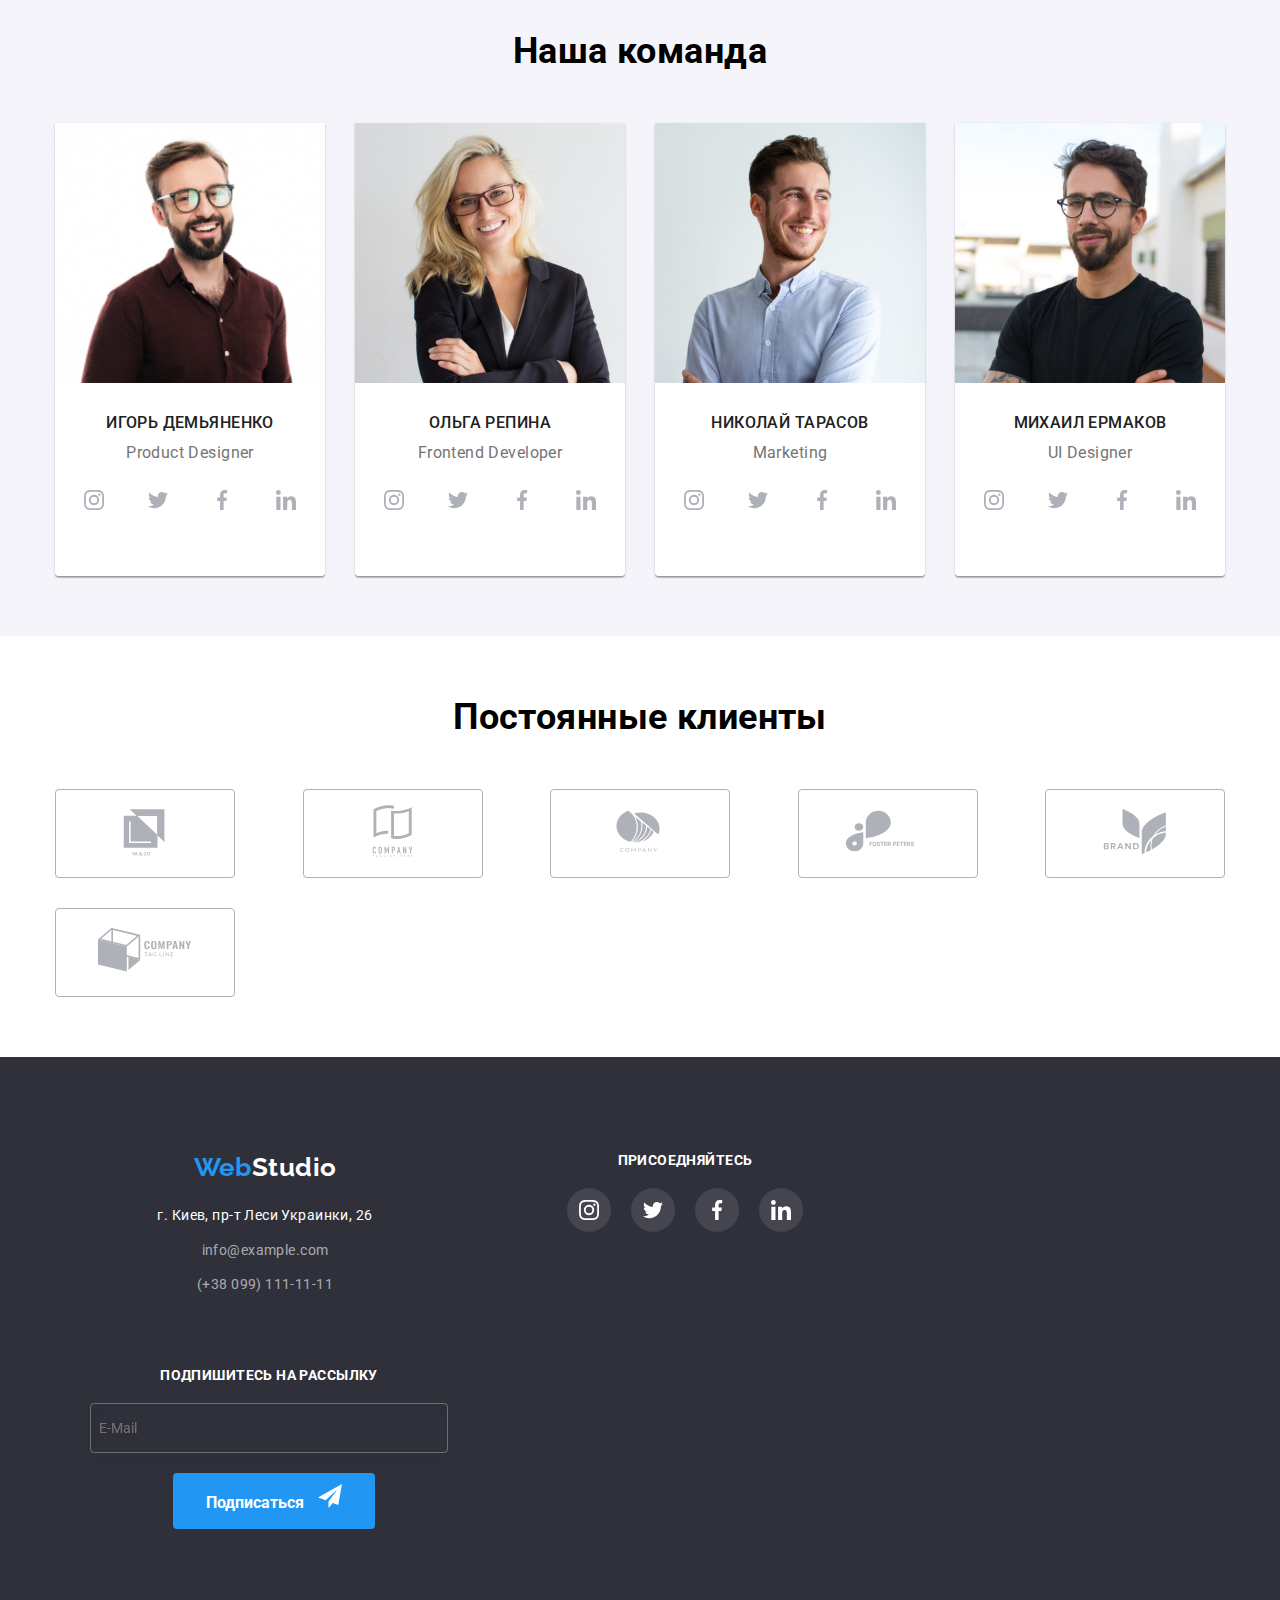
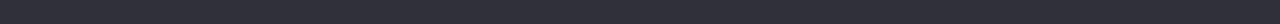
==== commit 38d33e17: "дз 8" ====
--- a/index.html
+++ b/index.html
@@ -137,7 +137,7 @@
             </div>
         </section>
         <!--Наша команда-->
-        <section class="section section-team">
+        <section class="section section--team">
             <div class="container">
                 <h2 class="title">Наша команда</h2>
                 <ul class="team">
--- a/css/main.min.css
+++ b/css/main.min.css
@@ -1,2 +1,2 @@
-/*! modern-normalize v0.6.0 | MIT License | https://github.com/sindresorhus/modern-normalize */*,*::before,*::after{-webkit-box-sizing:border-box;box-sizing:border-box}:root{-moz-tab-size:4;-o-tab-size:4;tab-size:4}html{line-height:1.15;-webkit-text-size-adjust:100%}body{margin:0}body{font-family:system-ui,-apple-system,"Segoe UI",Roboto,Helvetica,Arial,sans-serif,"Apple Color Emoji","Segoe UI Emoji"}hr{height:0}abbr[title]{-webkit-text-decoration:underline dotted;text-decoration:underline dotted}b,strong{font-weight:bolder}code,kbd,samp,pre{font-family:SFMono-Regular, Consolas, "Liberation Mono", Menlo, monospace;font-size:1em}small{font-size:80%}sub,sup{font-size:75%;line-height:0;position:relative;vertical-align:baseline}sub{bottom:-0.25em}sup{top:-0.5em}button,input,optgroup,select,textarea{font-family:inherit;font-size:100%;line-height:1.15;margin:0}button,select{text-transform:none}button,[type="button"],[type="reset"],[type="submit"]{-webkit-appearance:button}button::-moz-focus-inner,[type="button"]::-moz-focus-inner,[type="reset"]::-moz-focus-inner,[type="submit"]::-moz-focus-inner{border-style:none;padding:0}button:-moz-focusring,[type="button"]:-moz-focusring,[type="reset"]:-moz-focusring,[type="submit"]:-moz-focusring{outline:1px dotted ButtonText}fieldset{padding:0.35em 0.75em 0.625em}legend{padding:0}progress{vertical-align:baseline}[type="number"]::-webkit-inner-spin-button,[type="number"]::-webkit-outer-spin-button{height:auto}[type="search"]{-webkit-appearance:textfield;outline-offset:-2px}[type="search"]::-webkit-search-decoration{-webkit-appearance:none}::-webkit-file-upload-button{-webkit-appearance:button;font:inherit}summary{display:list-item}.social-links,.social-links__icon,.client,.filter{display:-webkit-box;display:-ms-flexbox;display:flex}.primary-button--shadow{-webkit-box-shadow:0px 4px 4px rgba(0,0,0,0.15);box-shadow:0px 4px 4px rgba(0,0,0,0.15)}.social-links__icon{height:44px;width:44px;border-radius:50%;-webkit-box-align:center;-ms-flex-align:center;align-items:center;-webkit-box-pack:center;-ms-flex-pack:center;justify-content:center;margin-right:10px}body{background-color:#fff;color:#000;font-family:Roboto, Arial, sans-serif;letter-spacing:0.03em;font-size:14px}img{display:block;max-width:100%;height:auto}h1,h2,h3,h4,p{margin:0px}ul{padding:0px;margin:0px;list-style:none}a{text-decoration:none}.header{-webkit-box-align:center;-ms-flex-align:center;align-items:center}.title{color:#000;font-style:normal;font-weight:700;font-size:36px;line-height:1.2;text-align:center;margin-bottom:50px}.container{margin:0 auto;padding:0 15px}@media (min-width: 480px){.container{width:480px}}@media (min-width: 768px){.container{width:768px}}@media (min-width: 1200px){.container{width:1200px}}.page-header{border-bottom:1px solid #ececec;padding:16px 0 16px 0}.section{padding:60px 0}.section--work{display:none}.text-hidden{visibility:hidden;font-size:0}input{outline:none}.section-team{background:#f5f4fa}.footer-logo{margin-bottom:20px}.logo{color:#2196f3;font-family:Raleway;font-weight:700;font-size:26px;line-height:1.2}.logo--dark{color:#000}.logo--white{color:#fff}.site-nav{margin-left:93px}.site-nav__item{margin-right:50px}.site-nav__item:last-child{margin-right:0}.site-nav__label{position:relative;color:#000;font-weight:500;font-size:14px;line-height:1.1;padding:30px 0;display:block;-webkit-transition:color 250ms cubic-bezier(0.4, 0, 0.2, 1);transition:color 250ms cubic-bezier(0.4, 0, 0.2, 1)}.site-nav__label:hover,.site-nav__label:focus{color:#2196f3}.site-nav__label--current{color:#2196f3}.site-nav__label--current::before{content:"";display:inline-block;position:absolute;bottom:-1px;left:0;-webkit-transform:translate(0, 20%);transform:translate(0, 20%);width:100%;height:4px;background-color:#2196f3;border-radius:2px}.contacts{margin-left:auto;-webkit-box-align:center;-ms-flex-align:center;align-items:center}.contacts__icon{margin-right:10px}.contacts__link{color:#757575;font-weight:500;font-size:14px;line-height:1.1;font-style:normal;-webkit-box-align:center;-ms-flex-align:center;align-items:center;fill:#757575;-webkit-transition:fill 250ms cubic-bezier(0.4, 0, 0.2, 1);transition:fill 250ms cubic-bezier(0.4, 0, 0.2, 1);-webkit-transition:color 250ms cubic-bezier(0.4, 0, 0.2, 1);transition:color 250ms cubic-bezier(0.4, 0, 0.2, 1)}.contacts__link:hover,.contacts__link:focus{color:#2196f3;fill:#2196f3}.contacts__link:last-child{margin-left:30px}.contacts-footer__link{background:#2f303a;color:rgba(255,255,255,0.6);font-weight:400;font-size:14px;line-height:1.8;font-style:normal;margin-top:9px;display:inline-block;-webkit-transition:color 250ms cubic-bezier(0.4, 0, 0.2, 1);transition:color 250ms cubic-bezier(0.4, 0, 0.2, 1)}.contacts-footer:hover,.contacts-footer:focus{color:#2196f3}.contacts-footer__address{color:#fff;font-weight:400;font-size:14px;line-height:1.8;font-style:normal}.hero{background-color:#2f303a;text-align:center;padding:200px 0;margin:0 auto;background-image:-webkit-gradient(linear, left top, right top, from(rgba(47,48,58,0.4)), color-stop(rgba(47,48,58,0.4)), to(rgba(47,48,58,0.4))),url(../images/new-Img.jpg);background-image:linear-gradient(to right, rgba(47,48,58,0.4), rgba(47,48,58,0.4), rgba(47,48,58,0.4)),url(../images/new-Img.jpg);background-size:cover;background-position:center;background-repeat:no-repeat}.hero__title{color:#fff;font-weight:900;font-size:44px;line-height:1.3;letter-spacing:0.06em;text-transform:uppercase;margin-bottom:30px}.primary-button{color:#fff;background-color:#2196f3;font-family:inherit;font-weight:700;font-size:16px;line-height:1.8;display:inline-block;-webkit-box-align:center;-ms-flex-align:center;align-items:center;cursor:pointer;border-radius:4px;padding:10px 32px;border:1px solid rgba(0,0,0,0);-webkit-transition:background-color 250ms cubic-bezier(0.4, 0, 0.2, 1);transition:background-color 250ms cubic-bezier(0.4, 0, 0.2, 1)}.primary-button:hover,.primary-button:focus{background-color:#188ce8}.secondary__button{color:#000;font-weight:500;font-size:16px;line-height:1.6;text-align:center;cursor:pointer;border-radius:4px;padding:6px 22px;margin-left:8px;border:0px solid rgba(0,0,0,0);-webkit-transition:background-color 250ms cubic-bezier(0.4, 0, 0.2, 1);transition:background-color 250ms cubic-bezier(0.4, 0, 0.2, 1);-webkit-transition:-webkit-box-shadow 250ms cubic-bezier(0.4, 0, 0.2, 1);transition:-webkit-box-shadow 250ms cubic-bezier(0.4, 0, 0.2, 1);transition:box-shadow 250ms cubic-bezier(0.4, 0, 0.2, 1);transition:box-shadow 250ms cubic-bezier(0.4, 0, 0.2, 1), -webkit-box-shadow 250ms cubic-bezier(0.4, 0, 0.2, 1)}.secondary__button:hover,.secondary__button:focus{color:#fff;background-color:#2196f3;-webkit-box-shadow:0px 3px 1px rgba(0,0,0,0.1),0px 1px 2px rgba(0,0,0,0.08),0px 2px 2px rgba(0,0,0,0.12);box-shadow:0px 3px 1px rgba(0,0,0,0.1),0px 1px 2px rgba(0,0,0,0.08),0px 2px 2px rgba(0,0,0,0.12)}@media screen and (min-width: 1200px){.features{-webkit-box-pack:justify;-ms-flex-pack:justify;justify-content:space-between;-ms-flex-wrap:wrap;flex-wrap:wrap}}@media screen and (min-width: 768px){.features{display:-webkit-box;display:-ms-flexbox;display:flex;-ms-flex-wrap:wrap;flex-wrap:wrap}}.features__title{font-weight:700;font-size:14px;line-height:1.2;text-transform:uppercase;margin-bottom:10px;text-align:center}.features__text{color:#757575;font-weight:500;font-size:14px;line-height:1.8}.features__item{margin-bottom:30px}@media screen and (min-width: 768px){.features__item{width:calc((100% -2 * 15px) / 2)}}@media screen and (min-width: 768px) and (min-width: 1200px){.features__item{-ms-flex-preferred-size:calc(100% / 3 - 120px);flex-basis:calc(100% / 3 - 120px)}}.features__item__item:last-child{margin-left:0px}.features__icon{padding:25px 100px;background:#f5f4fa;border-radius:4px;margin-bottom:30px;text-align:center}.work{-ms-flex-preferred-size:calc(100% / 3);flex-basis:calc(100% / 3);-webkit-box-pack:justify;-ms-flex-pack:justify;justify-content:space-between;padding-top:0px;display:none}.work__title{position:relative}.work__box{position:absolute;bottom:0;width:100%;padding:27px;background-color:rgba(47,48,58,0.8)}.work__text{font-weight:700;font-size:14px;line-height:1.2;text-align:center;text-transform:uppercase;color:#fff}.team{-webkit-box-pack:justify;-ms-flex-pack:justify;justify-content:space-between}@media (min-width: 768px){.team{display:-webkit-box;display:-ms-flexbox;display:flex;-ms-flex-wrap:wrap;flex-wrap:wrap;margin:-15px}}.team__name{text-align:center;font-weight:500;font-size:16px;line-height:1.2;color:#212121;text-transform:uppercase}.team__position{color:#757575;font-weight:400;font-size:16px;line-height:1.2;text-align:center;padding-top:10px}.team__decription{padding:30px 0;border-radius:0px 0px 4px 4px;background-color:#fff}.team__specialist{-ms-flex-wrap:wrap;flex-wrap:wrap;background-color:var(--primary-bgc);-webkit-box-shadow:0px 1px 3px rgba(0,0,0,0.12),0px 1px 1px rgba(0,0,0,0.14),0px 2px 1px rgba(0,0,0,0.2);box-shadow:0px 1px 3px rgba(0,0,0,0.12),0px 1px 1px rgba(0,0,0,0.14),0px 2px 1px rgba(0,0,0,0.2);border-radius:0px 0px 4px 4px;margin-bottom:30px}@media (min-width: 768px){.team__specialist{width:calc((100% -2 * 15px) / 2);margin:15px}}.social-links{-webkit-box-pack:center;-ms-flex-pack:center;justify-content:center;text-align:center}@media screen and (min-width: 480px){.social-links{padding:16px 0 24px 0}}.social-links--footer{padding:0}.social-links__item:last-child{margin-right:0}.social-links__icon{fill:#afb1b8;-webkit-transition:background-color 250ms cubic-bezier(0.4, 0, 0.2, 1);transition:background-color 250ms cubic-bezier(0.4, 0, 0.2, 1);-webkit-transition:-webkit-transform 250ms cubic-bezier(0.4, 0, 0.2, 1);transition:-webkit-transform 250ms cubic-bezier(0.4, 0, 0.2, 1);transition:transform 250ms cubic-bezier(0.4, 0, 0.2, 1);transition:transform 250ms cubic-bezier(0.4, 0, 0.2, 1), -webkit-transform 250ms cubic-bezier(0.4, 0, 0.2, 1);margin-left:10px}.social-links__icon:hover,.social-links__icon:focus{background-color:#2196f3;fill:#fff}.social-links__icon--footer{fill:#fff;background-color:rgba(255,255,255,0.1);-webkit-transition:background-color 250ms cubic-bezier(0.4, 0, 0.2, 1);transition:background-color 250ms cubic-bezier(0.4, 0, 0.2, 1)}.client{-ms-flex-wrap:wrap;flex-wrap:wrap;text-align:center;-webkit-box-pack:justify;-ms-flex-pack:justify;justify-content:space-between}.client__item{display:-webkit-box;display:-ms-flexbox;display:flex;margin-bottom:30px}.client__icon{display:block;padding:12px 36px;border:none;fill:#afb1b8;border:1px solid #afb1b8;border-radius:4px;-webkit-transition:border 250ms cubic-bezier(0.4, 0, 0.2, 1);transition:border 250ms cubic-bezier(0.4, 0, 0.2, 1);-webkit-transition:fill 250ms cubic-bezier(0.4, 0, 0.2, 1);transition:fill 250ms cubic-bezier(0.4, 0, 0.2, 1)}.client__icon:hover,.client__icon:focus{fill:#2196f3;border:1px solid #2196f3}.backdrop{position:fixed;top:0;right:0;width:100%;height:100%;background-color:rgba(0,0,0,0.2);opacity:1;-webkit-transition:opacity 250ms cubic-bezier(0.4, 0, 0.2, 1);transition:opacity 250ms cubic-bezier(0.4, 0, 0.2, 1)}.backdrop.is-hidden{opacity:0;pointer-events:none}.backdrop.is-hidden .modal{-webkit-transform:translate(-50%, -50%) scale(0.1);transform:translate(-50%, -50%) scale(0.1)}.modal{padding:40px;width:528px;min-height:581px;background-color:#fff;position:absolute;top:50%;left:50%;-webkit-transform:translate(-50%, -50%) scale(1);transform:translate(-50%, -50%) scale(1);border-radius:4px;-webkit-transition:-webkit-transform 250ms cubic-bezier(0.4, 0, 0.2, 1);transition:-webkit-transform 250ms cubic-bezier(0.4, 0, 0.2, 1);transition:transform 250ms cubic-bezier(0.4, 0, 0.2, 1);transition:transform 250ms cubic-bezier(0.4, 0, 0.2, 1), -webkit-transform 250ms cubic-bezier(0.4, 0, 0.2, 1)}.modal__button-close{position:absolute;-webkit-box-pack:center;-ms-flex-pack:center;justify-content:center;-webkit-box-align:center;-ms-flex-align:center;align-items:center;width:30px;height:30px;padding:0;top:0;right:0;margin:8px;border:1px solid rgba(0,0,0,0.1);border-radius:50%;background-color:transparent;cursor:pointer;-webkit-transition:fill 250ms cubic-bezier(0.4, 0, 0.2, 1);transition:fill 250ms cubic-bezier(0.4, 0, 0.2, 1)}.modal__button-close:hover{fill:#2196f3}.modal__icon-close{width:18px;height:18px}.modal__title{font-weight:700;font-size:20px;line-height:1.15;margin-bottom:12px;text-align:center}.form-group{margin-bottom:10px;-webkit-box-orient:vertical;-webkit-box-direction:normal;-ms-flex-direction:column;flex-direction:column}.form-group__label{margin-bottom:4px;font-weight:400;font-size:12px;line-height:1.2;color:#757575}.form-group__input{width:100%;height:40px;padding-left:42px}.form-group__input,.form-group__comment{border:1px solid rgba(33,33,33,0.2);-webkit-box-sizing:border-box;box-sizing:border-box;border-radius:4px;-webkit-transition:border 250ms cubic-bezier(0.4, 0, 0.2, 1),fill 250ms cubic-bezier(0.4, 0, 0.2, 1);transition:border 250ms cubic-bezier(0.4, 0, 0.2, 1),fill 250ms cubic-bezier(0.4, 0, 0.2, 1)}.form-group__input:hover,.form-group__input:focus{border:1px solid #2196f3}.form-group__input:hover+.form-group__icon,.form-group__input:focus+.form-group__icon{fill:#2196f3}.form-group__input:focus-within{fill:#2196f3;border:1px solid #2196f3}.form-group__comment{padding:12px 16px;font-weight:400;font-size:12px;line-height:1.2;color:#757575;-webkit-transition:border 250ms cubic-bezier(0.4, 0, 0.2, 1);transition:border 250ms cubic-bezier(0.4, 0, 0.2, 1);resize:none}.form-group__comment:hover,.form-group__comment:focus{border:1px solid #2196f3;-webkit-box-sizing:border-box;box-sizing:border-box;border-radius:4px}.form-group__comment:focus-within{outline:none;border:1px solid #2196f3}.form-group__icon{position:absolute;top:10px;left:10px;width:18px;height:18px;-webkit-transition:fill 250ms cubic-bezier(0.4, 0, 0.2, 1);transition:fill 250ms cubic-bezier(0.4, 0, 0.2, 1)}.form-group__input-group-absolute{position:relative}.form-group .comment{margin-bottom:20px}.form-group__btn{text-align:center}.checkbox{margin:20px 0 30px 12px}.checkbox__label{display:inline-block;font-weight:400;font-size:14px;line-height:1.8;color:#757575;letter-spacing:0.03em;-webkit-appearance:none;-moz-appearance:none;appearance:none;position:absolute}.checkbox__policy::before{content:"";width:16px;height:15px;margin-right:8px;border:2px solid #212121;border-radius:4px;-webkit-transition:background-color 250ms cubic-bezier(0.4, 0, 0.2, 1);transition:background-color 250ms cubic-bezier(0.4, 0, 0.2, 1);-webkit-transition:border 250ms cubic-bezier(0.4, 0, 0.2, 1);transition:border 250ms cubic-bezier(0.4, 0, 0.2, 1)}.checkbox__label:checked+.checkbox__policy::before{border-color:#2196f3;background-color:#2196f3;background-image:url(../images/Vector.svg);background-origin:border-box;background-size:contain}.filter{-webkit-box-pack:center;-ms-flex-pack:center;justify-content:center;margin-bottom:50px}.filter__element:first-child{margin-left:8px}.projects{color:#000;font-weight:700;font-size:18px;line-height:2;-ms-flex-wrap:wrap;flex-wrap:wrap;margin-top:-30px;margin-left:-30px}.projects__title{font-weight:700;font-size:18px;line-height:2;color:#212121}.projects__description{color:#757575;font-weight:400;font-size:16px;line-height:1.8}.projects__title{letter-spacing:0.06em}.projects__description{font-weight:400;font-size:16px;line-height:1.8;margin-top:8px}.projects__item{margin:30px 0 0 30px;-ms-flex-preferred-size:calc(100% / 3 - 30px);flex-basis:calc(100% / 3 - 30px)}.projects__box{border:1px solid #eee;border-top:none;padding:20px 24px}.projects__link{position:relative;display:block;-webkit-transition:-webkit-box-shadow 250ms cubic-bezier(0.4, 0, 0.2, 1);transition:-webkit-box-shadow 250ms cubic-bezier(0.4, 0, 0.2, 1);transition:box-shadow 250ms cubic-bezier(0.4, 0, 0.2, 1);transition:box-shadow 250ms cubic-bezier(0.4, 0, 0.2, 1), -webkit-box-shadow 250ms cubic-bezier(0.4, 0, 0.2, 1)}.projects__link:hover,.projects__link:focus{-webkit-box-shadow:0px 3px 1px rgba(0,0,0,0.1),0px 1px 2px rgba(0,0,0,0.08),0px 2px 2px rgba(0,0,0,0.12);box-shadow:0px 3px 1px rgba(0,0,0,0.1),0px 1px 2px rgba(0,0,0,0.08),0px 2px 2px rgba(0,0,0,0.12)}.projects__overlay{width:100%;height:100%;position:absolute;-webkit-box-align:center;-ms-flex-align:center;align-items:center;background-color:rgba(33,150,243,0.9);-webkit-transform:translateY(0);transform:translateY(0);-webkit-transition:-webkit-transform 250ms cubic-bezier(0.4, 0, 0.2, 1);transition:-webkit-transform 250ms cubic-bezier(0.4, 0, 0.2, 1);transition:transform 250ms cubic-bezier(0.4, 0, 0.2, 1);transition:transform 250ms cubic-bezier(0.4, 0, 0.2, 1), -webkit-transform 250ms cubic-bezier(0.4, 0, 0.2, 1)}.projects__link:hover .projects__overlay{-webkit-transform:translateY(-100%);transform:translateY(-100%)}.projects__hover{position:relative;overflow:hidden}.projects__text{color:#fff;font-weight:400;padding:63px 24px;letter-spacing:0.03em}.footer{-webkit-box-pack:center;-ms-flex-pack:center;justify-content:center;text-align:center;background:#2f303a;padding:60px 0}.footer-address{margin-bottom:60px}.footer__social{margin-bottom:60px}.footer__disription{margin:0;margin-bottom:20px;height:16px;font-weight:700;font-size:14px;line-height:1.2;letter-spacing:0.03em;text-transform:uppercase;color:#fff}.subscribe-form__input{margin-bottom:20px;padding:8px;width:358px;height:50px;color:rgba(255,255,255,0.6);border:1px solid rgba(255,255,255,0.3);-webkit-box-sizing:border-box;box-sizing:border-box;-webkit-filter:drop-shadow(0px 4px 4px rgba(0,0,0,0.15));filter:drop-shadow(0px 4px 4px rgba(0,0,0,0.15));border-radius:4px;background:transparent}.subscribe-form__button{-webkit-box-align:center;-ms-flex-align:center;align-items:center;margin-left:10px}.subscribe-form__icon{margin-left:10px;width:24px;height:24px}
+/*! modern-normalize v0.6.0 | MIT License | https://github.com/sindresorhus/modern-normalize */*,*::before,*::after{-webkit-box-sizing:border-box;box-sizing:border-box}:root{-moz-tab-size:4;-o-tab-size:4;tab-size:4}html{line-height:1.15;-webkit-text-size-adjust:100%}body{margin:0}body{font-family:system-ui,-apple-system,"Segoe UI",Roboto,Helvetica,Arial,sans-serif,"Apple Color Emoji","Segoe UI Emoji"}hr{height:0}abbr[title]{-webkit-text-decoration:underline dotted;text-decoration:underline dotted}b,strong{font-weight:bolder}code,kbd,samp,pre{font-family:SFMono-Regular, Consolas, "Liberation Mono", Menlo, monospace;font-size:1em}small{font-size:80%}sub,sup{font-size:75%;line-height:0;position:relative;vertical-align:baseline}sub{bottom:-0.25em}sup{top:-0.5em}button,input,optgroup,select,textarea{font-family:inherit;font-size:100%;line-height:1.15;margin:0}button,select{text-transform:none}button,[type="button"],[type="reset"],[type="submit"]{-webkit-appearance:button}button::-moz-focus-inner,[type="button"]::-moz-focus-inner,[type="reset"]::-moz-focus-inner,[type="submit"]::-moz-focus-inner{border-style:none;padding:0}button:-moz-focusring,[type="button"]:-moz-focusring,[type="reset"]:-moz-focusring,[type="submit"]:-moz-focusring{outline:1px dotted ButtonText}fieldset{padding:0.35em 0.75em 0.625em}legend{padding:0}progress{vertical-align:baseline}[type="number"]::-webkit-inner-spin-button,[type="number"]::-webkit-outer-spin-button{height:auto}[type="search"]{-webkit-appearance:textfield;outline-offset:-2px}[type="search"]::-webkit-search-decoration{-webkit-appearance:none}::-webkit-file-upload-button{-webkit-appearance:button;font:inherit}summary{display:list-item}.social-links,.social-links__icon,.client,.filter{display:-webkit-box;display:-ms-flexbox;display:flex}.primary-button--shadow{-webkit-box-shadow:0px 4px 4px rgba(0,0,0,0.15);box-shadow:0px 4px 4px rgba(0,0,0,0.15)}.social-links__icon{height:44px;width:44px;border-radius:50%;-webkit-box-align:center;-ms-flex-align:center;align-items:center;-webkit-box-pack:center;-ms-flex-pack:center;justify-content:center;margin-right:10px}body{background-color:#fff;color:#000;font-family:Roboto, Arial, sans-serif;letter-spacing:0.03em;font-size:14px}img{display:block;max-width:100%;height:auto}h1,h2,h3,h4,p{margin:0px}ul{padding:0px;margin:0px;list-style:none}a{text-decoration:none}.header{-webkit-box-align:center;-ms-flex-align:center;align-items:center}@media screen and (min-width: 768px){.header{display:-webkit-box;display:-ms-flexbox;display:flex}}.page-header{border-bottom:1px solid #ececec}@media screen and (max-width: 767px){.page-header{padding:16px 0 16px 0}}@media screen and (min-width: 1200px){.page-header{padding-top:16px}}.title{color:#000;font-style:normal;font-weight:700;font-size:36px;line-height:1.2;text-align:center;margin-bottom:50px}.container{margin:0 auto;padding:0 15px}@media (min-width: 480px){.container{width:480px}}@media (min-width: 768px){.container{width:768px}}@media (min-width: 1200px){.container{width:1200px}}.section{padding:60px 0}@media screen and (max-width: 1199px){.section--work{display:none}}@media screen and (min-width: 1200px){.section--work{display:-webkit-box;display:-ms-flexbox;display:flex}}.section--team{background:#f5f4fa}.text-hidden{visibility:hidden;font-size:0}input{outline:none}.footer-logo{margin-bottom:20px}.logo{color:#2196f3;font-family:Raleway;font-weight:700;font-size:26px;line-height:1.2}.logo--dark{color:#000}.logo--white{color:#fff}.site-nav{margin-left:93px}.site-nav__item{margin-right:50px}.site-nav__item:last-child{margin-right:0}@media screen and (max-width: 767px){.site-nav{display:none}}@media screen and (min-width: 768px){.site-nav{display:-webkit-box;display:-ms-flexbox;display:flex}}.site-nav__label{position:relative;color:#000;font-weight:500;font-size:14px;line-height:1.1;padding:30px 0;display:block;-webkit-transition:color 250ms cubic-bezier(0.4, 0, 0.2, 1);transition:color 250ms cubic-bezier(0.4, 0, 0.2, 1)}.site-nav__label:hover,.site-nav__label:focus{color:#2196f3}.site-nav__label--current{color:#2196f3}.site-nav__label--current::before{content:"";display:inline-block;position:absolute;bottom:-1px;left:0;-webkit-transform:translate(0, 20%);transform:translate(0, 20%);width:100%;height:4px;background-color:#2196f3;border-radius:2px}.contacts{margin-left:auto;-webkit-box-align:center;-ms-flex-align:center;align-items:center}@media screen and (max-width: 767px){.contacts{display:none}}@media screen and (min-width: 1200px){.contacts{display:-webkit-box;display:-ms-flexbox;display:flex}}@media screen and (min-width: 768px){.contacts__item{margin:10px 0}}.contacts__icon{margin-right:10px}.contacts__link{color:#757575;font-weight:500;font-size:14px;line-height:1.1;font-style:normal;-webkit-box-align:center;-ms-flex-align:center;align-items:center;fill:#757575;-webkit-transition:fill 250ms cubic-bezier(0.4, 0, 0.2, 1);transition:fill 250ms cubic-bezier(0.4, 0, 0.2, 1);-webkit-transition:color 250ms cubic-bezier(0.4, 0, 0.2, 1);transition:color 250ms cubic-bezier(0.4, 0, 0.2, 1)}.contacts__link:hover,.contacts__link:focus{color:#2196f3;fill:#2196f3}.contacts__link:last-child{margin-left:30px}.contacts-footer__link{background:#2f303a;color:rgba(255,255,255,0.6);font-weight:400;font-size:14px;line-height:1.8;font-style:normal;margin-top:9px;display:inline-block;-webkit-transition:color 250ms cubic-bezier(0.4, 0, 0.2, 1);transition:color 250ms cubic-bezier(0.4, 0, 0.2, 1)}.contacts-footer:hover,.contacts-footer:focus{color:#2196f3}.contacts-footer__address{color:#fff;font-weight:400;font-size:14px;line-height:1.8;font-style:normal}.hero{background-color:#2f303a;text-align:center;padding:200px 0;margin:0 auto;background-image:-webkit-gradient(linear, left top, right top, from(rgba(47,48,58,0.4)), color-stop(rgba(47,48,58,0.4)), to(rgba(47,48,58,0.4))),url(../images/new-Img.jpg);background-image:linear-gradient(to right, rgba(47,48,58,0.4), rgba(47,48,58,0.4), rgba(47,48,58,0.4)),url(../images/new-Img.jpg);background-size:cover;background-position:center;background-repeat:no-repeat}.hero__title{color:#fff;font-weight:900;font-size:44px;line-height:1.3;letter-spacing:0.06em;text-transform:uppercase;margin-bottom:30px}.primary-button{color:#fff;background-color:#2196f3;font-family:inherit;font-weight:700;font-size:16px;line-height:1.8;display:inline-block;-webkit-box-align:center;-ms-flex-align:center;align-items:center;cursor:pointer;border-radius:4px;padding:10px 32px;border:1px solid rgba(0,0,0,0);-webkit-transition:background-color 250ms cubic-bezier(0.4, 0, 0.2, 1);transition:background-color 250ms cubic-bezier(0.4, 0, 0.2, 1)}.primary-button:hover,.primary-button:focus{background-color:#188ce8}.secondary__button{color:#000;font-weight:500;font-size:16px;line-height:1.6;text-align:center;cursor:pointer;border-radius:4px;padding:6px 22px;margin-left:8px;border:0px solid rgba(0,0,0,0);-webkit-transition:background-color 250ms cubic-bezier(0.4, 0, 0.2, 1);transition:background-color 250ms cubic-bezier(0.4, 0, 0.2, 1);-webkit-transition:-webkit-box-shadow 250ms cubic-bezier(0.4, 0, 0.2, 1);transition:-webkit-box-shadow 250ms cubic-bezier(0.4, 0, 0.2, 1);transition:box-shadow 250ms cubic-bezier(0.4, 0, 0.2, 1);transition:box-shadow 250ms cubic-bezier(0.4, 0, 0.2, 1), -webkit-box-shadow 250ms cubic-bezier(0.4, 0, 0.2, 1)}.secondary__button:hover,.secondary__button:focus{color:#fff;background-color:#2196f3;-webkit-box-shadow:0px 3px 1px rgba(0,0,0,0.1),0px 1px 2px rgba(0,0,0,0.08),0px 2px 2px rgba(0,0,0,0.12);box-shadow:0px 3px 1px rgba(0,0,0,0.1),0px 1px 2px rgba(0,0,0,0.08),0px 2px 2px rgba(0,0,0,0.12)}@media screen and (min-width: 768px){.features{display:-webkit-box;display:-ms-flexbox;display:flex;-ms-flex-wrap:wrap;flex-wrap:wrap;text-align:center;-webkit-box-pack:justify;-ms-flex-pack:justify;justify-content:space-between;margin:-15px}}@media screen and (min-width: 1200px){.features{margin:-15px}}.features__title{font-weight:700;font-size:14px;line-height:1.2;text-transform:uppercase;margin-bottom:10px;text-align:center}.features__text{color:#757575;font-weight:500;font-size:14px;line-height:1.8}@media screen and (max-width: 767px){.features__item{margin-bottom:30px}}@media screen and (min-width: 768px){.features__item{-ms-flex-preferred-size:calc((100% - 60px) / 2);flex-basis:calc((100% - 60px) / 2);margin:15px}}@media screen and (min-width: 1200px){.features__item{-ms-flex-preferred-size:calc((100% - 120px) / 4);flex-basis:calc((100% - 120px) / 4);margin:15px}}.features__icon{padding:25px 100px;background:#f5f4fa;border-radius:4px;margin-bottom:30px;text-align:center}.work{-ms-flex-preferred-size:calc(100% / 3);flex-basis:calc(100% / 3);-webkit-box-pack:justify;-ms-flex-pack:justify;justify-content:space-between;padding-top:0px}@media screen and (max-width: 1199px){.work{display:none}}@media screen and (min-width: 1200px){.work{display:-webkit-box;display:-ms-flexbox;display:flex}}.work__title{position:relative}.work__box{position:absolute;bottom:0;width:100%;padding:27px;background-color:rgba(47,48,58,0.8)}.work__text{font-weight:700;font-size:14px;line-height:1.2;text-align:center;text-transform:uppercase;color:#fff}.team{-webkit-box-pack:justify;-ms-flex-pack:justify;justify-content:space-between}@media (min-width: 768px){.team{display:-webkit-box;display:-ms-flexbox;display:flex;-ms-flex-wrap:wrap;flex-wrap:wrap;margin:-15px}}.team__name{text-align:center;font-weight:500;font-size:16px;line-height:1.2;color:#212121;text-transform:uppercase}.team__position{color:#757575;font-weight:400;font-size:16px;line-height:1.2;text-align:center;padding-top:10px}.team__decription{padding:30px 0;border-radius:0px 0px 4px 4px;background-color:#fff}.team__specialist{-ms-flex-wrap:wrap;flex-wrap:wrap;background-color:var(--primary-bgc);-webkit-box-shadow:0px 1px 3px rgba(0,0,0,0.12),0px 1px 1px rgba(0,0,0,0.14),0px 2px 1px rgba(0,0,0,0.2);box-shadow:0px 1px 3px rgba(0,0,0,0.12),0px 1px 1px rgba(0,0,0,0.14),0px 2px 1px rgba(0,0,0,0.2);border-radius:0px 0px 4px 4px;margin-bottom:30px}@media (min-width: 768px){.team__specialist{width:calc((100% - 60px) / 2);margin:15px}}@media (min-width: 1200px){.team__specialist{width:calc((100% - 120px) / 4);margin:15px}}.social-links{-webkit-box-pack:center;-ms-flex-pack:center;justify-content:center;text-align:center}@media screen and (min-width: 480px){.social-links{padding:16px 0 24px 0}}.social-links--footer{padding:0}.social-links__item:last-child{margin-right:0}.social-links__icon{fill:#afb1b8;-webkit-transition:background-color 250ms cubic-bezier(0.4, 0, 0.2, 1);transition:background-color 250ms cubic-bezier(0.4, 0, 0.2, 1);-webkit-transition:-webkit-transform 250ms cubic-bezier(0.4, 0, 0.2, 1);transition:-webkit-transform 250ms cubic-bezier(0.4, 0, 0.2, 1);transition:transform 250ms cubic-bezier(0.4, 0, 0.2, 1);transition:transform 250ms cubic-bezier(0.4, 0, 0.2, 1), -webkit-transform 250ms cubic-bezier(0.4, 0, 0.2, 1);margin-left:10px}.social-links__icon:hover,.social-links__icon:focus{background-color:#2196f3;fill:#fff}.social-links__icon--footer{fill:#fff;background-color:rgba(255,255,255,0.1);-webkit-transition:background-color 250ms cubic-bezier(0.4, 0, 0.2, 1);transition:background-color 250ms cubic-bezier(0.4, 0, 0.2, 1)}.client{-ms-flex-wrap:wrap;flex-wrap:wrap;text-align:center;-webkit-box-pack:justify;-ms-flex-pack:justify;justify-content:space-between}@media screen and (min-width: 767px){.client{margin:-15px}}@media screen and (max-width: 767px){.client__item{margin-bottom:30px}}@media screen and (min-width: 768px){.client__item{-ms-flex-preferred-size:calc((100% - 60px) / 2);flex-basis:calc((100% - 60px) / 2);margin:15px}}@media (min-width: 1200px){.client__item{-ms-flex-preferred-size:calc((100% - 120px) / 6);flex-basis:calc((100% - 120px) / 6);margin:15px}}.client__icon{display:block;padding:12px 36px;border:none;fill:#afb1b8;border:1px solid #afb1b8;border-radius:4px;-webkit-transition:border 250ms cubic-bezier(0.4, 0, 0.2, 1);transition:border 250ms cubic-bezier(0.4, 0, 0.2, 1);-webkit-transition:fill 250ms cubic-bezier(0.4, 0, 0.2, 1);transition:fill 250ms cubic-bezier(0.4, 0, 0.2, 1)}.client__icon:hover,.client__icon:focus{fill:#2196f3;border:1px solid #2196f3}.backdrop{position:fixed;top:0;right:0;width:100%;height:100%;background-color:rgba(0,0,0,0.2);opacity:1;-webkit-transition:opacity 250ms cubic-bezier(0.4, 0, 0.2, 1);transition:opacity 250ms cubic-bezier(0.4, 0, 0.2, 1)}.backdrop.is-hidden{opacity:0;pointer-events:none}.backdrop.is-hidden .modal{-webkit-transform:translate(-50%, -50%) scale(0.1);transform:translate(-50%, -50%) scale(0.1)}.modal{padding:40px;width:528px;min-height:581px;background-color:#fff;position:absolute;top:50%;left:50%;-webkit-transform:translate(-50%, -50%) scale(1);transform:translate(-50%, -50%) scale(1);border-radius:4px;-webkit-transition:-webkit-transform 250ms cubic-bezier(0.4, 0, 0.2, 1);transition:-webkit-transform 250ms cubic-bezier(0.4, 0, 0.2, 1);transition:transform 250ms cubic-bezier(0.4, 0, 0.2, 1);transition:transform 250ms cubic-bezier(0.4, 0, 0.2, 1), -webkit-transform 250ms cubic-bezier(0.4, 0, 0.2, 1)}.modal__button-close{position:absolute;-webkit-box-pack:center;-ms-flex-pack:center;justify-content:center;-webkit-box-align:center;-ms-flex-align:center;align-items:center;width:30px;height:30px;padding:0;top:0;right:0;margin:8px;border:1px solid rgba(0,0,0,0.1);border-radius:50%;background-color:transparent;cursor:pointer;-webkit-transition:fill 250ms cubic-bezier(0.4, 0, 0.2, 1);transition:fill 250ms cubic-bezier(0.4, 0, 0.2, 1)}.modal__button-close:hover{fill:#2196f3}.modal__icon-close{width:18px;height:18px}.modal__title{font-weight:700;font-size:20px;line-height:1.15;margin-bottom:12px;text-align:center}.form-group{margin-bottom:10px;-webkit-box-orient:vertical;-webkit-box-direction:normal;-ms-flex-direction:column;flex-direction:column}.form-group__label{margin-bottom:4px;font-weight:400;font-size:12px;line-height:1.2;color:#757575}.form-group__input{width:100%;height:40px;padding-left:42px}.form-group__input,.form-group__comment{border:1px solid rgba(33,33,33,0.2);-webkit-box-sizing:border-box;box-sizing:border-box;border-radius:4px;-webkit-transition:border 250ms cubic-bezier(0.4, 0, 0.2, 1),fill 250ms cubic-bezier(0.4, 0, 0.2, 1);transition:border 250ms cubic-bezier(0.4, 0, 0.2, 1),fill 250ms cubic-bezier(0.4, 0, 0.2, 1)}.form-group__input:hover,.form-group__input:focus{border:1px solid #2196f3}.form-group__input:hover+.form-group__icon,.form-group__input:focus+.form-group__icon{fill:#2196f3}.form-group__input:focus-within{fill:#2196f3;border:1px solid #2196f3}.form-group__comment{padding:12px 16px;font-weight:400;font-size:12px;line-height:1.2;color:#757575;-webkit-transition:border 250ms cubic-bezier(0.4, 0, 0.2, 1);transition:border 250ms cubic-bezier(0.4, 0, 0.2, 1);resize:none}.form-group__comment:hover,.form-group__comment:focus{border:1px solid #2196f3;-webkit-box-sizing:border-box;box-sizing:border-box;border-radius:4px}.form-group__comment:focus-within{outline:none;border:1px solid #2196f3}.form-group__icon{position:absolute;top:10px;left:10px;width:18px;height:18px;-webkit-transition:fill 250ms cubic-bezier(0.4, 0, 0.2, 1);transition:fill 250ms cubic-bezier(0.4, 0, 0.2, 1)}.form-group__input-group-absolute{position:relative}.form-group .comment{margin-bottom:20px}.form-group__btn{text-align:center}.checkbox{margin:20px 0 30px 12px}.checkbox__label{display:inline-block;font-weight:400;font-size:14px;line-height:1.8;color:#757575;letter-spacing:0.03em;-webkit-appearance:none;-moz-appearance:none;appearance:none;position:absolute}.checkbox__policy::before{content:"";width:16px;height:15px;margin-right:8px;border:2px solid #212121;border-radius:4px;-webkit-transition:background-color 250ms cubic-bezier(0.4, 0, 0.2, 1);transition:background-color 250ms cubic-bezier(0.4, 0, 0.2, 1);-webkit-transition:border 250ms cubic-bezier(0.4, 0, 0.2, 1);transition:border 250ms cubic-bezier(0.4, 0, 0.2, 1)}.checkbox__label:checked+.checkbox__policy::before{border-color:#2196f3;background-color:#2196f3;background-image:url(../images/Vector.svg);background-origin:border-box;background-size:contain}.filter{-webkit-box-pack:center;-ms-flex-pack:center;justify-content:center;margin-bottom:50px}.filter__element:first-child{margin-left:8px}.projects{color:#000;font-weight:700;font-size:18px;line-height:2;-ms-flex-wrap:wrap;flex-wrap:wrap;margin-top:-30px;margin-left:-30px}.projects__title{font-weight:700;font-size:18px;line-height:2;color:#212121}.projects__description{color:#757575;font-weight:400;font-size:16px;line-height:1.8}.projects__title{letter-spacing:0.06em}.projects__description{font-weight:400;font-size:16px;line-height:1.8;margin-top:8px}.projects__item{margin:30px 0 0 30px;-ms-flex-preferred-size:calc(100% / 3 - 30px);flex-basis:calc(100% / 3 - 30px)}.projects__box{border:1px solid #eee;border-top:none;padding:20px 24px}.projects__link{position:relative;display:block;-webkit-transition:-webkit-box-shadow 250ms cubic-bezier(0.4, 0, 0.2, 1);transition:-webkit-box-shadow 250ms cubic-bezier(0.4, 0, 0.2, 1);transition:box-shadow 250ms cubic-bezier(0.4, 0, 0.2, 1);transition:box-shadow 250ms cubic-bezier(0.4, 0, 0.2, 1), -webkit-box-shadow 250ms cubic-bezier(0.4, 0, 0.2, 1)}.projects__link:hover,.projects__link:focus{-webkit-box-shadow:0px 3px 1px rgba(0,0,0,0.1),0px 1px 2px rgba(0,0,0,0.08),0px 2px 2px rgba(0,0,0,0.12);box-shadow:0px 3px 1px rgba(0,0,0,0.1),0px 1px 2px rgba(0,0,0,0.08),0px 2px 2px rgba(0,0,0,0.12)}.projects__overlay{width:100%;height:100%;position:absolute;-webkit-box-align:center;-ms-flex-align:center;align-items:center;background-color:rgba(33,150,243,0.9);-webkit-transform:translateY(0);transform:translateY(0);-webkit-transition:-webkit-transform 250ms cubic-bezier(0.4, 0, 0.2, 1);transition:-webkit-transform 250ms cubic-bezier(0.4, 0, 0.2, 1);transition:transform 250ms cubic-bezier(0.4, 0, 0.2, 1);transition:transform 250ms cubic-bezier(0.4, 0, 0.2, 1), -webkit-transform 250ms cubic-bezier(0.4, 0, 0.2, 1)}.projects__link:hover .projects__overlay{-webkit-transform:translateY(-100%);transform:translateY(-100%)}.projects__hover{position:relative;overflow:hidden}.projects__text{color:#fff;font-weight:400;padding:63px 24px;letter-spacing:0.03em}.footer{-webkit-box-pack:center;-ms-flex-pack:center;justify-content:center;text-align:center;background:#2f303a;padding:60px 0}@media screen and (min-width: 768px){.footer__box{display:-webkit-box;display:-ms-flexbox;display:flex;-ms-flex-wrap:wrap;flex-wrap:wrap}}@media screen and (max-width: 767px){.footer-address{margin-bottom:60px}}@media screen and (min-width: 768px){.footer-address{-ms-flex-preferred-size:calc((100% - 120px) / 2);flex-basis:calc((100% - 120px) / 2);margin:30px}}@media screen and (min-width: 1200px){.footer-address{-ms-flex-preferred-size:calc((100% - 120px) / 3);flex-basis:calc((100% - 120px) / 3);margin:35px}}@media screen and (max-width: 767px){.footer__social{margin-bottom:60px}}@media screen and (min-width: 768px){.footer__social{-ms-flex-preferred-size:calc((100% - 120px) / 2);flex-basis:calc((100% - 120px) / 2);margin:30px}}@media screen and (min-width: 1200px){.footer__social{-ms-flex-preferred-size:calc((100% - 120px) / 3);flex-basis:calc((100% - 120px) / 3);margin:35px}}@media screen and (min-width: 768px){.footer__form{-ms-flex-preferred-size:calc((100% - 120px) / 2);flex-basis:calc((100% - 120px) / 2);margin:30px}}@media screen and (min-width: 1200px){.footer__form{-ms-flex-preferred-size:calc((100% - 120px) / 3);flex-basis:calc((100% - 120px) / 3);margin:35px}}.footer__disription{margin:0;margin-bottom:20px;height:16px;font-weight:700;font-size:14px;line-height:1.2;letter-spacing:0.03em;text-transform:uppercase;color:#fff}.subscribe-form__input{margin-bottom:20px;padding:8px;width:358px;height:50px;color:rgba(255,255,255,0.6);border:1px solid rgba(255,255,255,0.3);-webkit-box-sizing:border-box;box-sizing:border-box;-webkit-filter:drop-shadow(0px 4px 4px rgba(0,0,0,0.15));filter:drop-shadow(0px 4px 4px rgba(0,0,0,0.15));border-radius:4px;background:transparent}.subscribe-form__button{-webkit-box-align:center;-ms-flex-align:center;align-items:center;margin-left:10px}.subscribe-form__icon{margin-left:10px;width:24px;height:24px}
 /*# sourceMappingURL=main.min.css.map */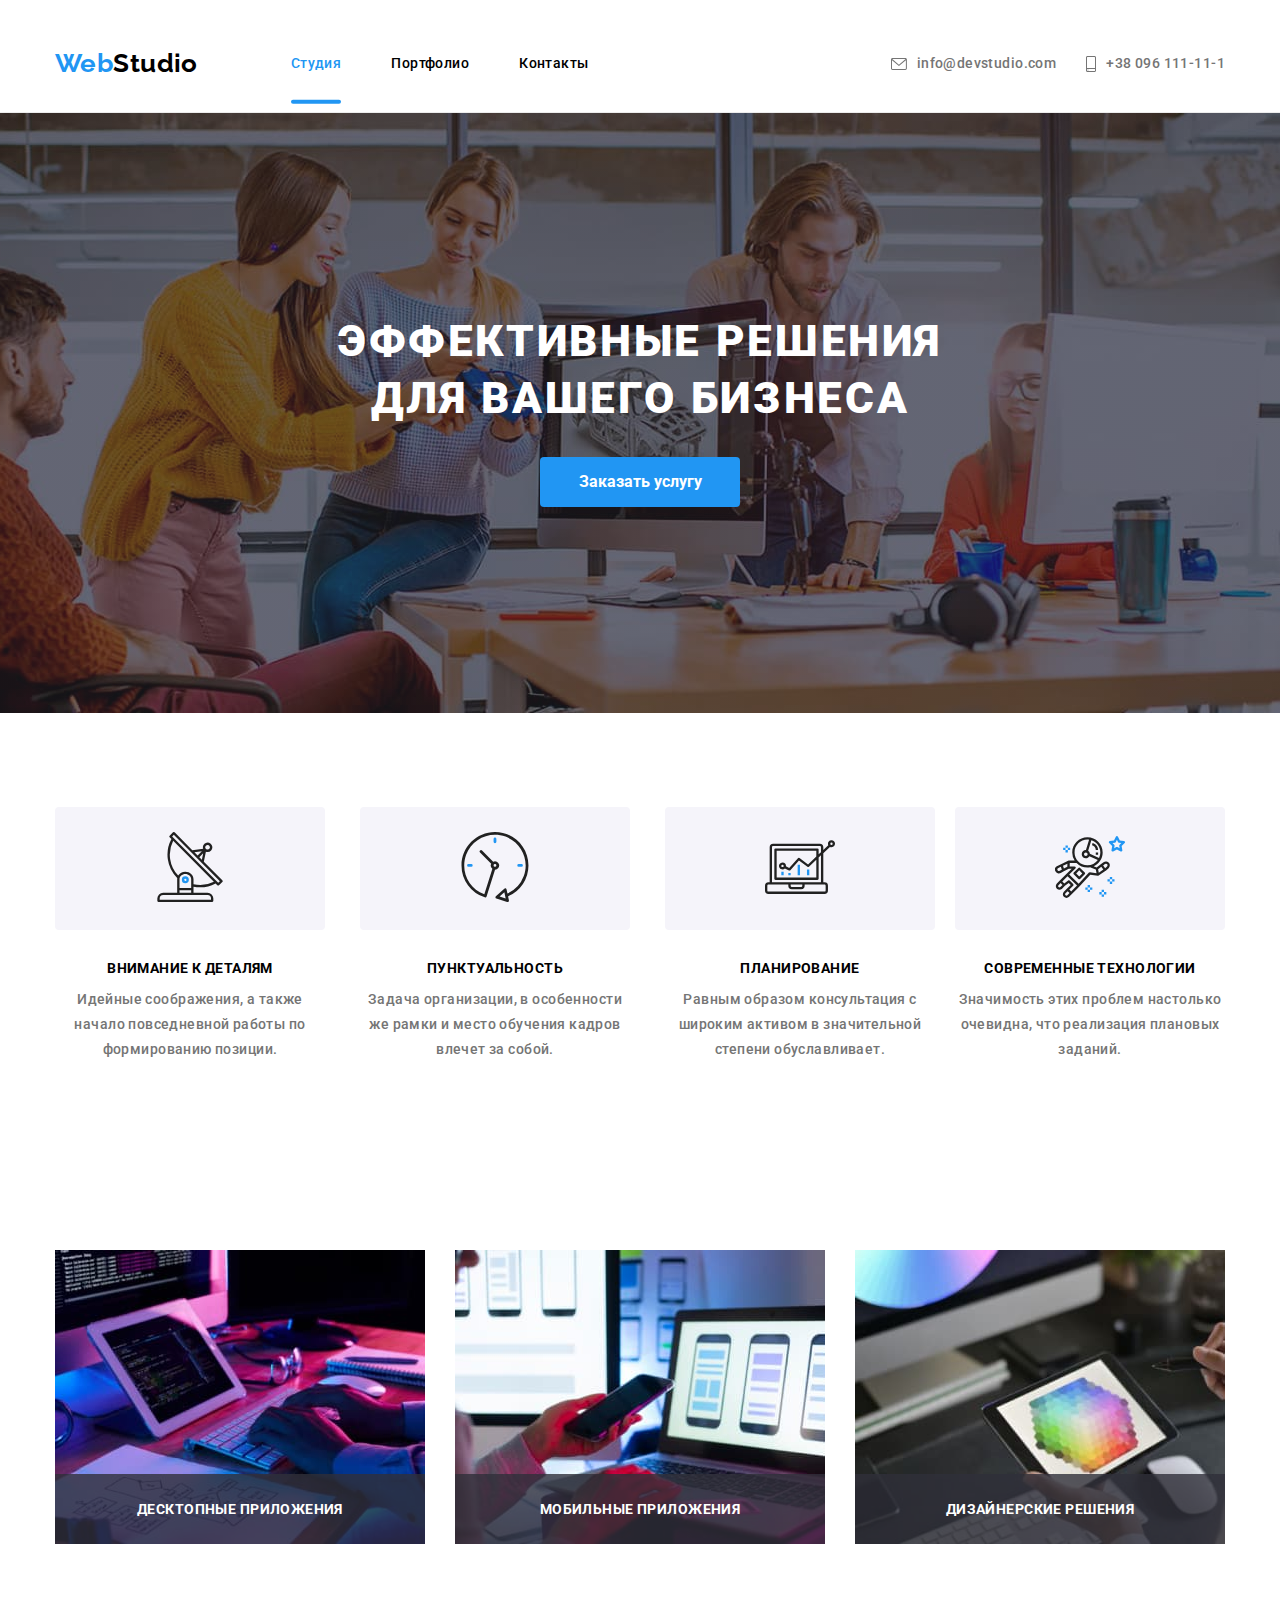
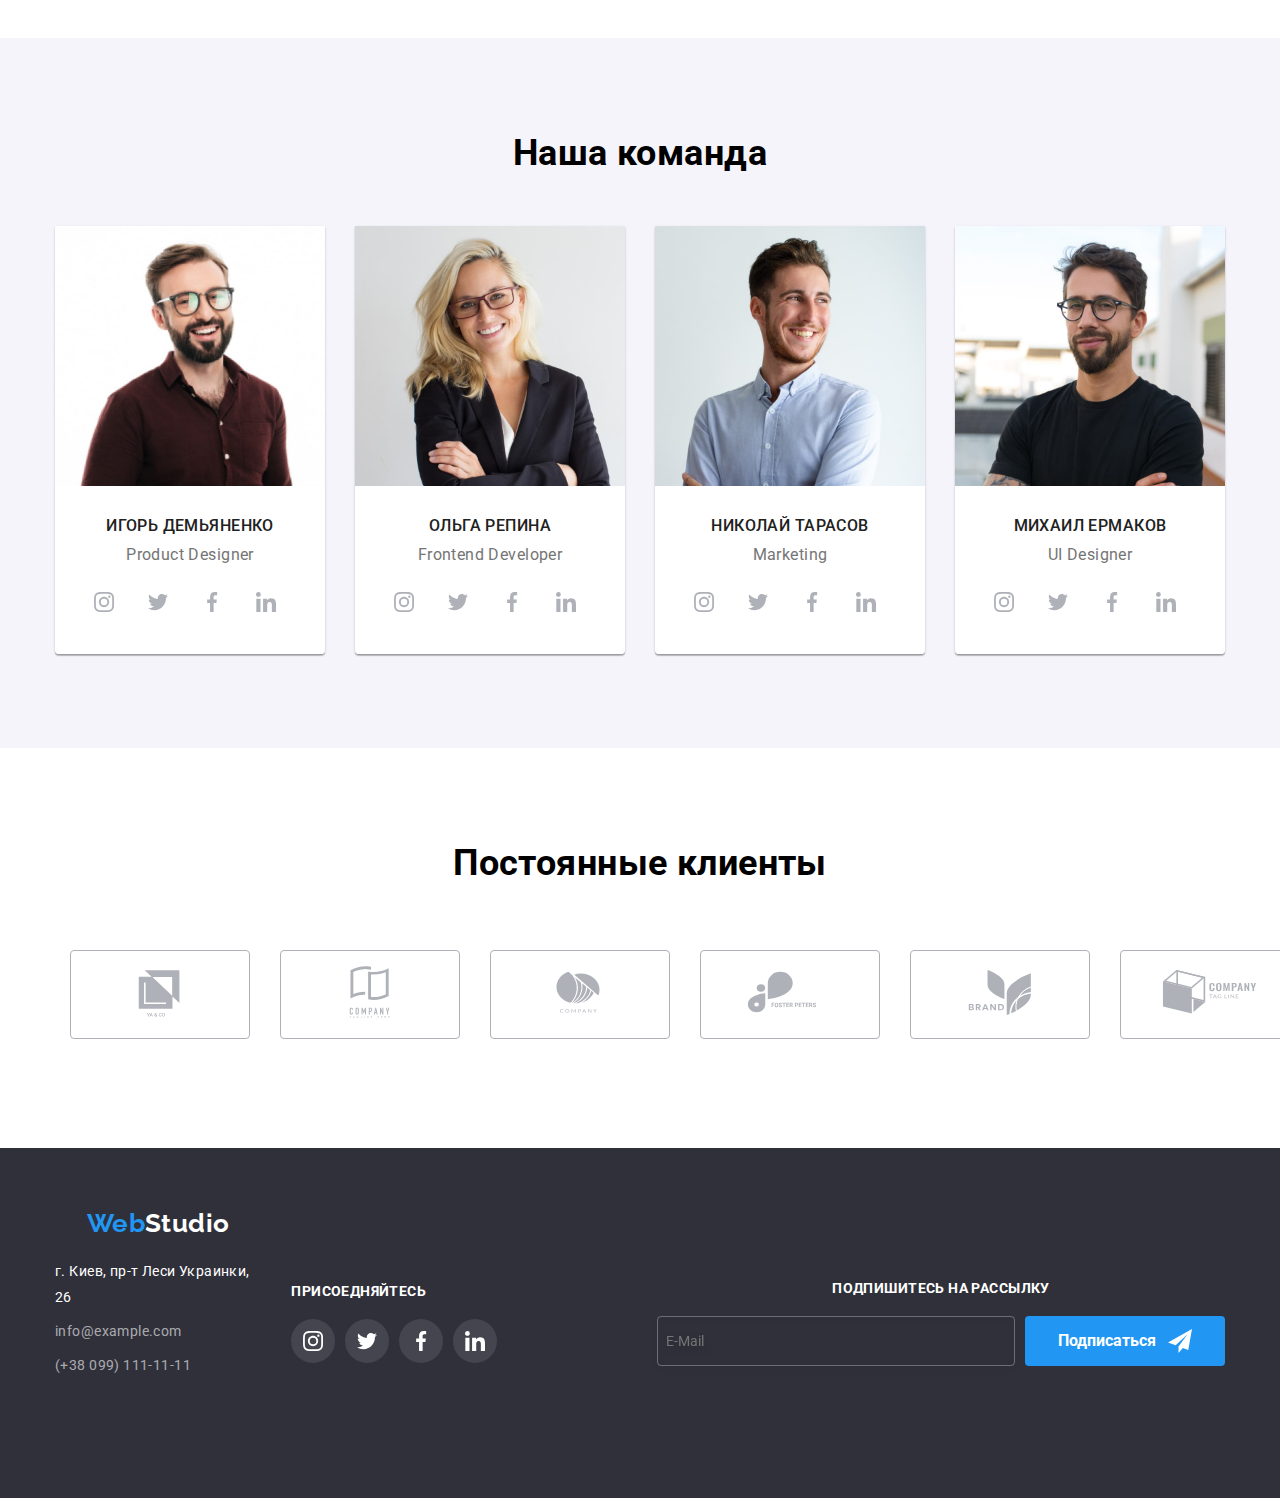
==== commit 82f3d1d7: "neu" ====
--- a/index.html
+++ b/index.html
@@ -2,7 +2,7 @@
 <html lang="ru">
 
 <head>
-    <meta charset="UTF-8">
+    <meta charset="UTF-8"> 
     <meta http-equiv="X-UA-Compatible" content="IE=edge">
     <meta name="viewport" content="width=device-width, initial-scale=1.0">
     <title>Document</title>
@@ -39,14 +39,14 @@
                         <svg class="contacts__icon" width="10px" height="16px">
                             <use href="./images/sprite.svg#icon-smartphone"></use>
                         </svg>
-                        (+38 096) 111-11-1</a>
+                        +38 096 111-11-1</a>
                 </li>
             </ul>
         </div>
     </header>
     <main> 
         <!--герои-->
-        <section class="container hero">
+        <section class="hero">
             <h1 class="hero__title">Эффективные решения<br> для вашего бизнеса</h1>
             <button type="button" class="primary-button" data-modal-open>Заказать услугу</button>            
         </section>
@@ -105,9 +105,9 @@
             </div>
         </section>
         <!--Чем мы занимаемся-->
-        <section class="section section--work">
+        <section class="section">
             <div class="container">
-                <h2 class="title">Чем мы занимаемся</h2>
+                <h2 class="title title__work">Чем мы занимаемся</h2>
                 <ul class="work">
                     <li class="work__icon">
                         <div class="work__title">
@@ -137,12 +137,12 @@
             </div>
         </section>
         <!--Наша команда-->
-        <section class="section section--team">
+        <section class="section section-team">
             <div class="container">
                 <h2 class="title">Наша команда</h2>
                 <ul class="team">
                     <li class="team__specialist">
-                        <img src="./images/team1.jpg" alt="фото члена команды"/>
+                        <img src="./images/team1.jpg" alt="фото члена команды" width="270" />
                         <div class="team__decription">
                             <h3 class="team__name">Игорь Демьяненко</h3>
                             <p class="team__position">Product Designer</p>
@@ -176,7 +176,7 @@
                     </li>
                 
                     <li class="team__specialist">
-                        <img src="./images/team2.jpg" alt="фото члена команды"/>                        
+                        <img src="./images/team2.jpg" alt="фото члена команды" width="270" />                        
                         <div class="team__decription">
                             <h3 class="team__name">Ольга Репина</h3>
                             <p class="team__position">Frontend Developer</p>
@@ -211,7 +211,7 @@
                     </li>
                 
                     <li class="team__specialist">
-                        <img src="./images/team3.jpg" alt="фото члена команды"/>                        
+                        <img src="./images/team3.jpg" alt="фото члена команды" width="270" />                        
                         <div class="team__decription">
                             <h3 class="team__name">Николай Тарасов</h3>
                             <p class="team__position">Marketing</p>
@@ -247,7 +247,7 @@
                     </li> 
                 
                     <li class="team__specialist">
-                        <img src="./images/team4.jpg" alt="фото члена команды"/>                        
+                        <img src="./images/team4.jpg" alt="фото члена команды" width="270" />                        
                         <div class="team__decription">
                             <h3 class="team__name">Михаил Ермаков</h3>
                             <p class="team__position">UI Designer</p>
@@ -331,26 +331,24 @@
     <!--окончание-->
     <footer class="footer">
         <div class="container footer__box">
-            <div class="footer-address">
-                <div class="footer-logo">
-                    <!--лого-->
-                    <a class="logo" href="index.html">Web<span class="logo logo--white">Studio</span></a>
-                </div>
+            <div class="footer__address">
+                <!--лого-->
+                <a class="logo" href="index.html">Web<span class="logo logo--white">Studio</span></a>
                 <!--адрес и контакты-->
                 <address>
                     <ul class="contacts-footer">
                         <li class="contacts-footer__item">
-                            <a href="https://www.google.ru/maps/place/бул.+Леси+Украинки,+26,+Киев,+Украина,+02000/@50.4265807,30.5361971,17z/data=!3m1!4b1!4m5!3m4!1s0x40d4cf0e033ecbe9:0x57a4dffefec77da0!8m2!3d50.4265807!4d30.5383858"
+                            <a href="https://goo.gl/maps/YJMqycTcdpPL2djx6" target="_blank" rel="noreferrer noopener"
                                 class="contacts-footer__address">
                                 г. Киев, пр-т Леси Украинки, 26 </a>
                         </li>
                 
                         <li class="contacts-footer__item">
-                            <a href="mailto:info@example.com" class="contacts-footer__link">info@example.com</a>
+                            <a href="mailto:info@example.com" target="_blank" rel="noreferrer noopener" class="contacts-footer__link">info@example.com</a>
                         </li>
                 
                         <li class="contacts-footer__item">
-                            <a href="tel:+380991111111" class="contacts-footer__link">(+38 099) 111-11-11</a>
+                            <a href="tel:+380991111111" target="_blank" rel="noreferrer noopener" class="contacts-footer__link">(+38 099) 111-11-11</a>
                         </li>
                     </ul>
                 </address>
@@ -440,7 +438,7 @@
                 </div>
                 <div class="checkbox">
                     <input class="checkbox__label" type="checkbox" name="policy" id="policy">
-                    <label class="checkbox__policy" for="policy">Соглашаюсь с рассылкой и принимаю <a href="#">Условия договора</a> </label>
+                    <label class="checkbox__policy" for="policy">Соглашаюсь с рассылкой и принимаю <a href="#" class="checkbox__text">Условия договора</a> </label>
                 </div>
                 <div class="form-group__btn">
                     <button type="submit" class="primary-button primary-button--shadow">Отправить</button>
--- a/css/main.min.css
+++ b/css/main.min.css
@@ -1,2 +1,2 @@
-/*! modern-normalize v0.6.0 | MIT License | https://github.com/sindresorhus/modern-normalize */*,*::before,*::after{-webkit-box-sizing:border-box;box-sizing:border-box}:root{-moz-tab-size:4;-o-tab-size:4;tab-size:4}html{line-height:1.15;-webkit-text-size-adjust:100%}body{margin:0}body{font-family:system-ui,-apple-system,"Segoe UI",Roboto,Helvetica,Arial,sans-serif,"Apple Color Emoji","Segoe UI Emoji"}hr{height:0}abbr[title]{-webkit-text-decoration:underline dotted;text-decoration:underline dotted}b,strong{font-weight:bolder}code,kbd,samp,pre{font-family:SFMono-Regular, Consolas, "Liberation Mono", Menlo, monospace;font-size:1em}small{font-size:80%}sub,sup{font-size:75%;line-height:0;position:relative;vertical-align:baseline}sub{bottom:-0.25em}sup{top:-0.5em}button,input,optgroup,select,textarea{font-family:inherit;font-size:100%;line-height:1.15;margin:0}button,select{text-transform:none}button,[type="button"],[type="reset"],[type="submit"]{-webkit-appearance:button}button::-moz-focus-inner,[type="button"]::-moz-focus-inner,[type="reset"]::-moz-focus-inner,[type="submit"]::-moz-focus-inner{border-style:none;padding:0}button:-moz-focusring,[type="button"]:-moz-focusring,[type="reset"]:-moz-focusring,[type="submit"]:-moz-focusring{outline:1px dotted ButtonText}fieldset{padding:0.35em 0.75em 0.625em}legend{padding:0}progress{vertical-align:baseline}[type="number"]::-webkit-inner-spin-button,[type="number"]::-webkit-outer-spin-button{height:auto}[type="search"]{-webkit-appearance:textfield;outline-offset:-2px}[type="search"]::-webkit-search-decoration{-webkit-appearance:none}::-webkit-file-upload-button{-webkit-appearance:button;font:inherit}summary{display:list-item}.social-links,.social-links__icon,.client,.filter{display:-webkit-box;display:-ms-flexbox;display:flex}.primary-button--shadow{-webkit-box-shadow:0px 4px 4px rgba(0,0,0,0.15);box-shadow:0px 4px 4px rgba(0,0,0,0.15)}.social-links__icon{height:44px;width:44px;border-radius:50%;-webkit-box-align:center;-ms-flex-align:center;align-items:center;-webkit-box-pack:center;-ms-flex-pack:center;justify-content:center;margin-right:10px}body{background-color:#fff;color:#000;font-family:Roboto, Arial, sans-serif;letter-spacing:0.03em;font-size:14px}img{display:block;max-width:100%;height:auto}h1,h2,h3,h4,p{margin:0px}ul{padding:0px;margin:0px;list-style:none}a{text-decoration:none}.header{-webkit-box-align:center;-ms-flex-align:center;align-items:center}@media screen and (min-width: 768px){.header{display:-webkit-box;display:-ms-flexbox;display:flex}}.page-header{border-bottom:1px solid #ececec}@media screen and (max-width: 767px){.page-header{padding:16px 0 16px 0}}@media screen and (min-width: 1200px){.page-header{padding-top:16px}}.title{color:#000;font-style:normal;font-weight:700;font-size:36px;line-height:1.2;text-align:center;margin-bottom:50px}.container{margin:0 auto;padding:0 15px}@media (min-width: 480px){.container{width:480px}}@media (min-width: 768px){.container{width:768px}}@media (min-width: 1200px){.container{width:1200px}}.section{padding:60px 0}@media screen and (max-width: 1199px){.section--work{display:none}}@media screen and (min-width: 1200px){.section--work{display:-webkit-box;display:-ms-flexbox;display:flex}}.section--team{background:#f5f4fa}.text-hidden{visibility:hidden;font-size:0}input{outline:none}.footer-logo{margin-bottom:20px}.logo{color:#2196f3;font-family:Raleway;font-weight:700;font-size:26px;line-height:1.2}.logo--dark{color:#000}.logo--white{color:#fff}.site-nav{margin-left:93px}.site-nav__item{margin-right:50px}.site-nav__item:last-child{margin-right:0}@media screen and (max-width: 767px){.site-nav{display:none}}@media screen and (min-width: 768px){.site-nav{display:-webkit-box;display:-ms-flexbox;display:flex}}.site-nav__label{position:relative;color:#000;font-weight:500;font-size:14px;line-height:1.1;padding:30px 0;display:block;-webkit-transition:color 250ms cubic-bezier(0.4, 0, 0.2, 1);transition:color 250ms cubic-bezier(0.4, 0, 0.2, 1)}.site-nav__label:hover,.site-nav__label:focus{color:#2196f3}.site-nav__label--current{color:#2196f3}.site-nav__label--current::before{content:"";display:inline-block;position:absolute;bottom:-1px;left:0;-webkit-transform:translate(0, 20%);transform:translate(0, 20%);width:100%;height:4px;background-color:#2196f3;border-radius:2px}.contacts{margin-left:auto;-webkit-box-align:center;-ms-flex-align:center;align-items:center}@media screen and (max-width: 767px){.contacts{display:none}}@media screen and (min-width: 1200px){.contacts{display:-webkit-box;display:-ms-flexbox;display:flex}}@media screen and (min-width: 768px){.contacts__item{margin:10px 0}}.contacts__icon{margin-right:10px}.contacts__link{color:#757575;font-weight:500;font-size:14px;line-height:1.1;font-style:normal;-webkit-box-align:center;-ms-flex-align:center;align-items:center;fill:#757575;-webkit-transition:fill 250ms cubic-bezier(0.4, 0, 0.2, 1);transition:fill 250ms cubic-bezier(0.4, 0, 0.2, 1);-webkit-transition:color 250ms cubic-bezier(0.4, 0, 0.2, 1);transition:color 250ms cubic-bezier(0.4, 0, 0.2, 1)}.contacts__link:hover,.contacts__link:focus{color:#2196f3;fill:#2196f3}.contacts__link:last-child{margin-left:30px}.contacts-footer__link{background:#2f303a;color:rgba(255,255,255,0.6);font-weight:400;font-size:14px;line-height:1.8;font-style:normal;margin-top:9px;display:inline-block;-webkit-transition:color 250ms cubic-bezier(0.4, 0, 0.2, 1);transition:color 250ms cubic-bezier(0.4, 0, 0.2, 1)}.contacts-footer:hover,.contacts-footer:focus{color:#2196f3}.contacts-footer__address{color:#fff;font-weight:400;font-size:14px;line-height:1.8;font-style:normal}.hero{background-color:#2f303a;text-align:center;padding:200px 0;margin:0 auto;background-image:-webkit-gradient(linear, left top, right top, from(rgba(47,48,58,0.4)), color-stop(rgba(47,48,58,0.4)), to(rgba(47,48,58,0.4))),url(../images/new-Img.jpg);background-image:linear-gradient(to right, rgba(47,48,58,0.4), rgba(47,48,58,0.4), rgba(47,48,58,0.4)),url(../images/new-Img.jpg);background-size:cover;background-position:center;background-repeat:no-repeat}.hero__title{color:#fff;font-weight:900;font-size:44px;line-height:1.3;letter-spacing:0.06em;text-transform:uppercase;margin-bottom:30px}.primary-button{color:#fff;background-color:#2196f3;font-family:inherit;font-weight:700;font-size:16px;line-height:1.8;display:inline-block;-webkit-box-align:center;-ms-flex-align:center;align-items:center;cursor:pointer;border-radius:4px;padding:10px 32px;border:1px solid rgba(0,0,0,0);-webkit-transition:background-color 250ms cubic-bezier(0.4, 0, 0.2, 1);transition:background-color 250ms cubic-bezier(0.4, 0, 0.2, 1)}.primary-button:hover,.primary-button:focus{background-color:#188ce8}.secondary__button{color:#000;font-weight:500;font-size:16px;line-height:1.6;text-align:center;cursor:pointer;border-radius:4px;padding:6px 22px;margin-left:8px;border:0px solid rgba(0,0,0,0);-webkit-transition:background-color 250ms cubic-bezier(0.4, 0, 0.2, 1);transition:background-color 250ms cubic-bezier(0.4, 0, 0.2, 1);-webkit-transition:-webkit-box-shadow 250ms cubic-bezier(0.4, 0, 0.2, 1);transition:-webkit-box-shadow 250ms cubic-bezier(0.4, 0, 0.2, 1);transition:box-shadow 250ms cubic-bezier(0.4, 0, 0.2, 1);transition:box-shadow 250ms cubic-bezier(0.4, 0, 0.2, 1), -webkit-box-shadow 250ms cubic-bezier(0.4, 0, 0.2, 1)}.secondary__button:hover,.secondary__button:focus{color:#fff;background-color:#2196f3;-webkit-box-shadow:0px 3px 1px rgba(0,0,0,0.1),0px 1px 2px rgba(0,0,0,0.08),0px 2px 2px rgba(0,0,0,0.12);box-shadow:0px 3px 1px rgba(0,0,0,0.1),0px 1px 2px rgba(0,0,0,0.08),0px 2px 2px rgba(0,0,0,0.12)}@media screen and (min-width: 768px){.features{display:-webkit-box;display:-ms-flexbox;display:flex;-ms-flex-wrap:wrap;flex-wrap:wrap;text-align:center;-webkit-box-pack:justify;-ms-flex-pack:justify;justify-content:space-between;margin:-15px}}@media screen and (min-width: 1200px){.features{margin:-15px}}.features__title{font-weight:700;font-size:14px;line-height:1.2;text-transform:uppercase;margin-bottom:10px;text-align:center}.features__text{color:#757575;font-weight:500;font-size:14px;line-height:1.8}@media screen and (max-width: 767px){.features__item{margin-bottom:30px}}@media screen and (min-width: 768px){.features__item{-ms-flex-preferred-size:calc((100% - 60px) / 2);flex-basis:calc((100% - 60px) / 2);margin:15px}}@media screen and (min-width: 1200px){.features__item{-ms-flex-preferred-size:calc((100% - 120px) / 4);flex-basis:calc((100% - 120px) / 4);margin:15px}}.features__icon{padding:25px 100px;background:#f5f4fa;border-radius:4px;margin-bottom:30px;text-align:center}.work{-ms-flex-preferred-size:calc(100% / 3);flex-basis:calc(100% / 3);-webkit-box-pack:justify;-ms-flex-pack:justify;justify-content:space-between;padding-top:0px}@media screen and (max-width: 1199px){.work{display:none}}@media screen and (min-width: 1200px){.work{display:-webkit-box;display:-ms-flexbox;display:flex}}.work__title{position:relative}.work__box{position:absolute;bottom:0;width:100%;padding:27px;background-color:rgba(47,48,58,0.8)}.work__text{font-weight:700;font-size:14px;line-height:1.2;text-align:center;text-transform:uppercase;color:#fff}.team{-webkit-box-pack:justify;-ms-flex-pack:justify;justify-content:space-between}@media (min-width: 768px){.team{display:-webkit-box;display:-ms-flexbox;display:flex;-ms-flex-wrap:wrap;flex-wrap:wrap;margin:-15px}}.team__name{text-align:center;font-weight:500;font-size:16px;line-height:1.2;color:#212121;text-transform:uppercase}.team__position{color:#757575;font-weight:400;font-size:16px;line-height:1.2;text-align:center;padding-top:10px}.team__decription{padding:30px 0;border-radius:0px 0px 4px 4px;background-color:#fff}.team__specialist{-ms-flex-wrap:wrap;flex-wrap:wrap;background-color:var(--primary-bgc);-webkit-box-shadow:0px 1px 3px rgba(0,0,0,0.12),0px 1px 1px rgba(0,0,0,0.14),0px 2px 1px rgba(0,0,0,0.2);box-shadow:0px 1px 3px rgba(0,0,0,0.12),0px 1px 1px rgba(0,0,0,0.14),0px 2px 1px rgba(0,0,0,0.2);border-radius:0px 0px 4px 4px;margin-bottom:30px}@media (min-width: 768px){.team__specialist{width:calc((100% - 60px) / 2);margin:15px}}@media (min-width: 1200px){.team__specialist{width:calc((100% - 120px) / 4);margin:15px}}.social-links{-webkit-box-pack:center;-ms-flex-pack:center;justify-content:center;text-align:center}@media screen and (min-width: 480px){.social-links{padding:16px 0 24px 0}}.social-links--footer{padding:0}.social-links__item:last-child{margin-right:0}.social-links__icon{fill:#afb1b8;-webkit-transition:background-color 250ms cubic-bezier(0.4, 0, 0.2, 1);transition:background-color 250ms cubic-bezier(0.4, 0, 0.2, 1);-webkit-transition:-webkit-transform 250ms cubic-bezier(0.4, 0, 0.2, 1);transition:-webkit-transform 250ms cubic-bezier(0.4, 0, 0.2, 1);transition:transform 250ms cubic-bezier(0.4, 0, 0.2, 1);transition:transform 250ms cubic-bezier(0.4, 0, 0.2, 1), -webkit-transform 250ms cubic-bezier(0.4, 0, 0.2, 1);margin-left:10px}.social-links__icon:hover,.social-links__icon:focus{background-color:#2196f3;fill:#fff}.social-links__icon--footer{fill:#fff;background-color:rgba(255,255,255,0.1);-webkit-transition:background-color 250ms cubic-bezier(0.4, 0, 0.2, 1);transition:background-color 250ms cubic-bezier(0.4, 0, 0.2, 1)}.client{-ms-flex-wrap:wrap;flex-wrap:wrap;text-align:center;-webkit-box-pack:justify;-ms-flex-pack:justify;justify-content:space-between}@media screen and (min-width: 767px){.client{margin:-15px}}@media screen and (max-width: 767px){.client__item{margin-bottom:30px}}@media screen and (min-width: 768px){.client__item{-ms-flex-preferred-size:calc((100% - 60px) / 2);flex-basis:calc((100% - 60px) / 2);margin:15px}}@media (min-width: 1200px){.client__item{-ms-flex-preferred-size:calc((100% - 120px) / 6);flex-basis:calc((100% - 120px) / 6);margin:15px}}.client__icon{display:block;padding:12px 36px;border:none;fill:#afb1b8;border:1px solid #afb1b8;border-radius:4px;-webkit-transition:border 250ms cubic-bezier(0.4, 0, 0.2, 1);transition:border 250ms cubic-bezier(0.4, 0, 0.2, 1);-webkit-transition:fill 250ms cubic-bezier(0.4, 0, 0.2, 1);transition:fill 250ms cubic-bezier(0.4, 0, 0.2, 1)}.client__icon:hover,.client__icon:focus{fill:#2196f3;border:1px solid #2196f3}.backdrop{position:fixed;top:0;right:0;width:100%;height:100%;background-color:rgba(0,0,0,0.2);opacity:1;-webkit-transition:opacity 250ms cubic-bezier(0.4, 0, 0.2, 1);transition:opacity 250ms cubic-bezier(0.4, 0, 0.2, 1)}.backdrop.is-hidden{opacity:0;pointer-events:none}.backdrop.is-hidden .modal{-webkit-transform:translate(-50%, -50%) scale(0.1);transform:translate(-50%, -50%) scale(0.1)}.modal{padding:40px;width:528px;min-height:581px;background-color:#fff;position:absolute;top:50%;left:50%;-webkit-transform:translate(-50%, -50%) scale(1);transform:translate(-50%, -50%) scale(1);border-radius:4px;-webkit-transition:-webkit-transform 250ms cubic-bezier(0.4, 0, 0.2, 1);transition:-webkit-transform 250ms cubic-bezier(0.4, 0, 0.2, 1);transition:transform 250ms cubic-bezier(0.4, 0, 0.2, 1);transition:transform 250ms cubic-bezier(0.4, 0, 0.2, 1), -webkit-transform 250ms cubic-bezier(0.4, 0, 0.2, 1)}.modal__button-close{position:absolute;-webkit-box-pack:center;-ms-flex-pack:center;justify-content:center;-webkit-box-align:center;-ms-flex-align:center;align-items:center;width:30px;height:30px;padding:0;top:0;right:0;margin:8px;border:1px solid rgba(0,0,0,0.1);border-radius:50%;background-color:transparent;cursor:pointer;-webkit-transition:fill 250ms cubic-bezier(0.4, 0, 0.2, 1);transition:fill 250ms cubic-bezier(0.4, 0, 0.2, 1)}.modal__button-close:hover{fill:#2196f3}.modal__icon-close{width:18px;height:18px}.modal__title{font-weight:700;font-size:20px;line-height:1.15;margin-bottom:12px;text-align:center}.form-group{margin-bottom:10px;-webkit-box-orient:vertical;-webkit-box-direction:normal;-ms-flex-direction:column;flex-direction:column}.form-group__label{margin-bottom:4px;font-weight:400;font-size:12px;line-height:1.2;color:#757575}.form-group__input{width:100%;height:40px;padding-left:42px}.form-group__input,.form-group__comment{border:1px solid rgba(33,33,33,0.2);-webkit-box-sizing:border-box;box-sizing:border-box;border-radius:4px;-webkit-transition:border 250ms cubic-bezier(0.4, 0, 0.2, 1),fill 250ms cubic-bezier(0.4, 0, 0.2, 1);transition:border 250ms cubic-bezier(0.4, 0, 0.2, 1),fill 250ms cubic-bezier(0.4, 0, 0.2, 1)}.form-group__input:hover,.form-group__input:focus{border:1px solid #2196f3}.form-group__input:hover+.form-group__icon,.form-group__input:focus+.form-group__icon{fill:#2196f3}.form-group__input:focus-within{fill:#2196f3;border:1px solid #2196f3}.form-group__comment{padding:12px 16px;font-weight:400;font-size:12px;line-height:1.2;color:#757575;-webkit-transition:border 250ms cubic-bezier(0.4, 0, 0.2, 1);transition:border 250ms cubic-bezier(0.4, 0, 0.2, 1);resize:none}.form-group__comment:hover,.form-group__comment:focus{border:1px solid #2196f3;-webkit-box-sizing:border-box;box-sizing:border-box;border-radius:4px}.form-group__comment:focus-within{outline:none;border:1px solid #2196f3}.form-group__icon{position:absolute;top:10px;left:10px;width:18px;height:18px;-webkit-transition:fill 250ms cubic-bezier(0.4, 0, 0.2, 1);transition:fill 250ms cubic-bezier(0.4, 0, 0.2, 1)}.form-group__input-group-absolute{position:relative}.form-group .comment{margin-bottom:20px}.form-group__btn{text-align:center}.checkbox{margin:20px 0 30px 12px}.checkbox__label{display:inline-block;font-weight:400;font-size:14px;line-height:1.8;color:#757575;letter-spacing:0.03em;-webkit-appearance:none;-moz-appearance:none;appearance:none;position:absolute}.checkbox__policy::before{content:"";width:16px;height:15px;margin-right:8px;border:2px solid #212121;border-radius:4px;-webkit-transition:background-color 250ms cubic-bezier(0.4, 0, 0.2, 1);transition:background-color 250ms cubic-bezier(0.4, 0, 0.2, 1);-webkit-transition:border 250ms cubic-bezier(0.4, 0, 0.2, 1);transition:border 250ms cubic-bezier(0.4, 0, 0.2, 1)}.checkbox__label:checked+.checkbox__policy::before{border-color:#2196f3;background-color:#2196f3;background-image:url(../images/Vector.svg);background-origin:border-box;background-size:contain}.filter{-webkit-box-pack:center;-ms-flex-pack:center;justify-content:center;margin-bottom:50px}.filter__element:first-child{margin-left:8px}.projects{color:#000;font-weight:700;font-size:18px;line-height:2;-ms-flex-wrap:wrap;flex-wrap:wrap;margin-top:-30px;margin-left:-30px}.projects__title{font-weight:700;font-size:18px;line-height:2;color:#212121}.projects__description{color:#757575;font-weight:400;font-size:16px;line-height:1.8}.projects__title{letter-spacing:0.06em}.projects__description{font-weight:400;font-size:16px;line-height:1.8;margin-top:8px}.projects__item{margin:30px 0 0 30px;-ms-flex-preferred-size:calc(100% / 3 - 30px);flex-basis:calc(100% / 3 - 30px)}.projects__box{border:1px solid #eee;border-top:none;padding:20px 24px}.projects__link{position:relative;display:block;-webkit-transition:-webkit-box-shadow 250ms cubic-bezier(0.4, 0, 0.2, 1);transition:-webkit-box-shadow 250ms cubic-bezier(0.4, 0, 0.2, 1);transition:box-shadow 250ms cubic-bezier(0.4, 0, 0.2, 1);transition:box-shadow 250ms cubic-bezier(0.4, 0, 0.2, 1), -webkit-box-shadow 250ms cubic-bezier(0.4, 0, 0.2, 1)}.projects__link:hover,.projects__link:focus{-webkit-box-shadow:0px 3px 1px rgba(0,0,0,0.1),0px 1px 2px rgba(0,0,0,0.08),0px 2px 2px rgba(0,0,0,0.12);box-shadow:0px 3px 1px rgba(0,0,0,0.1),0px 1px 2px rgba(0,0,0,0.08),0px 2px 2px rgba(0,0,0,0.12)}.projects__overlay{width:100%;height:100%;position:absolute;-webkit-box-align:center;-ms-flex-align:center;align-items:center;background-color:rgba(33,150,243,0.9);-webkit-transform:translateY(0);transform:translateY(0);-webkit-transition:-webkit-transform 250ms cubic-bezier(0.4, 0, 0.2, 1);transition:-webkit-transform 250ms cubic-bezier(0.4, 0, 0.2, 1);transition:transform 250ms cubic-bezier(0.4, 0, 0.2, 1);transition:transform 250ms cubic-bezier(0.4, 0, 0.2, 1), -webkit-transform 250ms cubic-bezier(0.4, 0, 0.2, 1)}.projects__link:hover .projects__overlay{-webkit-transform:translateY(-100%);transform:translateY(-100%)}.projects__hover{position:relative;overflow:hidden}.projects__text{color:#fff;font-weight:400;padding:63px 24px;letter-spacing:0.03em}.footer{-webkit-box-pack:center;-ms-flex-pack:center;justify-content:center;text-align:center;background:#2f303a;padding:60px 0}@media screen and (min-width: 768px){.footer__box{display:-webkit-box;display:-ms-flexbox;display:flex;-ms-flex-wrap:wrap;flex-wrap:wrap}}@media screen and (max-width: 767px){.footer-address{margin-bottom:60px}}@media screen and (min-width: 768px){.footer-address{-ms-flex-preferred-size:calc((100% - 120px) / 2);flex-basis:calc((100% - 120px) / 2);margin:30px}}@media screen and (min-width: 1200px){.footer-address{-ms-flex-preferred-size:calc((100% - 120px) / 3);flex-basis:calc((100% - 120px) / 3);margin:35px}}@media screen and (max-width: 767px){.footer__social{margin-bottom:60px}}@media screen and (min-width: 768px){.footer__social{-ms-flex-preferred-size:calc((100% - 120px) / 2);flex-basis:calc((100% - 120px) / 2);margin:30px}}@media screen and (min-width: 1200px){.footer__social{-ms-flex-preferred-size:calc((100% - 120px) / 3);flex-basis:calc((100% - 120px) / 3);margin:35px}}@media screen and (min-width: 768px){.footer__form{-ms-flex-preferred-size:calc((100% - 120px) / 2);flex-basis:calc((100% - 120px) / 2);margin:30px}}@media screen and (min-width: 1200px){.footer__form{-ms-flex-preferred-size:calc((100% - 120px) / 3);flex-basis:calc((100% - 120px) / 3);margin:35px}}.footer__disription{margin:0;margin-bottom:20px;height:16px;font-weight:700;font-size:14px;line-height:1.2;letter-spacing:0.03em;text-transform:uppercase;color:#fff}.subscribe-form__input{margin-bottom:20px;padding:8px;width:358px;height:50px;color:rgba(255,255,255,0.6);border:1px solid rgba(255,255,255,0.3);-webkit-box-sizing:border-box;box-sizing:border-box;-webkit-filter:drop-shadow(0px 4px 4px rgba(0,0,0,0.15));filter:drop-shadow(0px 4px 4px rgba(0,0,0,0.15));border-radius:4px;background:transparent}.subscribe-form__button{-webkit-box-align:center;-ms-flex-align:center;align-items:center;margin-left:10px}.subscribe-form__icon{margin-left:10px;width:24px;height:24px}
+/*! modern-normalize v0.6.0 | MIT License | https://github.com/sindresorhus/modern-normalize */*,*::before,*::after{-webkit-box-sizing:border-box;box-sizing:border-box}:root{-moz-tab-size:4;-o-tab-size:4;tab-size:4}html{line-height:1.15;-webkit-text-size-adjust:100%}body{margin:0}body{font-family:system-ui,-apple-system,"Segoe UI",Roboto,Helvetica,Arial,sans-serif,"Apple Color Emoji","Segoe UI Emoji"}hr{height:0}abbr[title]{-webkit-text-decoration:underline dotted;text-decoration:underline dotted}b,strong{font-weight:bolder}code,kbd,samp,pre{font-family:SFMono-Regular, Consolas, "Liberation Mono", Menlo, monospace;font-size:1em}small{font-size:80%}sub,sup{font-size:75%;line-height:0;position:relative;vertical-align:baseline}sub{bottom:-0.25em}sup{top:-0.5em}button,input,optgroup,select,textarea{font-family:inherit;font-size:100%;line-height:1.15;margin:0}button,select{text-transform:none}button,[type="button"],[type="reset"],[type="submit"]{-webkit-appearance:button}button::-moz-focus-inner,[type="button"]::-moz-focus-inner,[type="reset"]::-moz-focus-inner,[type="submit"]::-moz-focus-inner{border-style:none;padding:0}button:-moz-focusring,[type="button"]:-moz-focusring,[type="reset"]:-moz-focusring,[type="submit"]:-moz-focusring{outline:1px dotted ButtonText}fieldset{padding:0.35em 0.75em 0.625em}legend{padding:0}progress{vertical-align:baseline}[type="number"]::-webkit-inner-spin-button,[type="number"]::-webkit-outer-spin-button{height:auto}[type="search"]{-webkit-appearance:textfield;outline-offset:-2px}[type="search"]::-webkit-search-decoration{-webkit-appearance:none}::-webkit-file-upload-button{-webkit-appearance:button;font:inherit}summary{display:list-item}.site-nav,.contacts__link,.social-links,.social-links__icon,.modal__button-close,.form-group,.projects__overlay,.subscribe-form,.subscribe-form__input{display:-webkit-box;display:-ms-flexbox;display:flex}.primary-button--shadow{-webkit-box-shadow:0px 4px 4px rgba(0,0,0,0.15);box-shadow:0px 4px 4px rgba(0,0,0,0.15)}.social-links__icon{height:44px;width:44px;border-radius:50%;-webkit-box-align:center;-ms-flex-align:center;align-items:center;-webkit-box-pack:center;-ms-flex-pack:center;justify-content:center;margin-right:10px}body{background-color:#fff;color:#000;font-family:Roboto, Arial, sans-serif;letter-spacing:0.03em;font-size:14px}img{display:block;max-width:100%;height:auto}h1,h2,h3,h4,p{margin:0px}ul{padding:0px;margin:0px;list-style:none}a{text-decoration:none}.header{-webkit-box-align:center;-ms-flex-align:center;align-items:center}@media screen and (min-width: 768px){.header{display:-webkit-box;display:-ms-flexbox;display:flex}}.page-header{border-bottom:1px solid #ececec}@media screen and (max-width: 767px){.page-header{padding:16px 0 16px 0}}@media screen and (min-width: 1200px){.page-header{padding-top:16px}}.title{color:#000;font-style:normal;font-weight:700;font-size:36px;line-height:1.2;text-align:center;margin-bottom:50px}.container{margin:0 auto;padding:0 15px}@media (min-width: 480px){.container{width:480px}}@media (min-width: 768px){.container{width:768px}}@media (min-width: 1200px){.container{width:1200px}}.section{padding:94px 0}.text-hidden{visibility:hidden;font-size:0}input{outline:none}.section-team{background:#f5f4fa}.logo{color:#2196f3;font-family:Raleway;font-weight:700;font-size:26px;line-height:1.2}.logo--dark{color:#000}.logo--white{color:#fff}.site-nav{margin-left:93px}.site-nav__item{margin-right:50px}.site-nav__item:last-child{margin-right:0}@media screen and (max-width: 767px){.site-nav{display:none}}@media screen and (min-width: 768px){.site-nav{display:-webkit-box;display:-ms-flexbox;display:flex}}.site-nav__label{position:relative;color:#000;font-weight:500;font-size:14px;line-height:1.1;padding:30px 0;display:block;-webkit-transition:color 250ms cubic-bezier(0.4, 0, 0.2, 1);transition:color 250ms cubic-bezier(0.4, 0, 0.2, 1)}.site-nav__label:hover,.site-nav__label:focus{color:#2196f3}.site-nav__label--current{color:#2196f3}.site-nav__label--current::before{content:"";display:inline-block;position:absolute;bottom:-1px;left:0;-webkit-transform:translate(0, 20%);transform:translate(0, 20%);width:100%;height:4px;background-color:#2196f3;border-radius:2px}.contacts{margin-left:auto;-webkit-box-align:center;-ms-flex-align:center;align-items:center}@media screen and (max-width: 767px){.contacts{display:none}}@media screen and (min-width: 1200px){.contacts{display:-webkit-box;display:-ms-flexbox;display:flex}}@media screen and (min-width: 768px){.contacts__item{margin:10px 0}}.contacts__icon{margin-right:10px}.contacts__link{color:#757575;font-weight:500;font-size:14px;line-height:1.1;font-style:normal;padding:30px 0;-webkit-box-align:center;-ms-flex-align:center;align-items:center;fill:#757575;-webkit-transition:fill 250ms cubic-bezier(0.4, 0, 0.2, 1);transition:fill 250ms cubic-bezier(0.4, 0, 0.2, 1);-webkit-transition:color 250ms cubic-bezier(0.4, 0, 0.2, 1);transition:color 250ms cubic-bezier(0.4, 0, 0.2, 1)}.contacts__link:hover,.contacts__link:focus{color:#2196f3;fill:#2196f3}.contacts__link:last-child{margin-left:30px}.contacts-footer{margin-top:20px}.contacts-footer__link{background:#2f303a;color:rgba(255,255,255,0.6);font-weight:400;font-size:14px;line-height:1.8;font-style:normal;margin-top:9px;display:inline-block;-webkit-transition:color 250ms cubic-bezier(0.4, 0, 0.2, 1);transition:color 250ms cubic-bezier(0.4, 0, 0.2, 1)}.contacts-footer:hover,.contacts-footer:focus{color:#2196f3}.contacts-footer__address{color:#fff;font-weight:400;font-size:14px;line-height:1.8;font-style:normal}.hero{background-color:#2f303a;text-align:center;padding:200px 0;max-width:1600px;height:600px;margin:0 auto;background-image:-webkit-gradient(linear, left top, right top, from(rgba(47,48,58,0.4)), color-stop(rgba(47,48,58,0.4)), to(rgba(47,48,58,0.4))),url(../images/new-Img.jpg);background-image:linear-gradient(to right, rgba(47,48,58,0.4), rgba(47,48,58,0.4), rgba(47,48,58,0.4)),url(../images/new-Img.jpg);background-size:cover;background-position:center;background-repeat:no-repeat}.hero__title{color:#fff;font-weight:900;font-size:44px;line-height:1.3;letter-spacing:0.06em;text-transform:uppercase;margin-bottom:30px}.primary-button{color:#fff;background-color:#2196f3;font-family:inherit;font-weight:700;font-size:16px;line-height:1.8;max-height:50px;display:inline-block;-webkit-box-align:center;-ms-flex-align:center;align-items:center;cursor:pointer;border-radius:4px;padding:10px 32px;min-width:200px;border:1px solid rgba(0,0,0,0);-webkit-transition:background-color 250ms cubic-bezier(0.4, 0, 0.2, 1);transition:background-color 250ms cubic-bezier(0.4, 0, 0.2, 1)}.primary-button:hover,.primary-button:focus{background-color:#188ce8}.secondary__button{color:#000;font-weight:500;font-size:16px;line-height:1.6;text-align:center;cursor:pointer;border-radius:4px;padding:6px 22px;margin-left:8px;border:0px solid rgba(0,0,0,0);-webkit-transition:background-color 250ms cubic-bezier(0.4, 0, 0.2, 1);transition:background-color 250ms cubic-bezier(0.4, 0, 0.2, 1);-webkit-transition:-webkit-box-shadow 250ms cubic-bezier(0.4, 0, 0.2, 1);transition:-webkit-box-shadow 250ms cubic-bezier(0.4, 0, 0.2, 1);transition:box-shadow 250ms cubic-bezier(0.4, 0, 0.2, 1);transition:box-shadow 250ms cubic-bezier(0.4, 0, 0.2, 1), -webkit-box-shadow 250ms cubic-bezier(0.4, 0, 0.2, 1)}.secondary__button:hover,.secondary__button:focus{color:#fff;background-color:#2196f3;-webkit-box-shadow:0px 3px 1px rgba(0,0,0,0.1),0px 1px 2px rgba(0,0,0,0.08),0px 2px 2px rgba(0,0,0,0.12);box-shadow:0px 3px 1px rgba(0,0,0,0.1),0px 1px 2px rgba(0,0,0,0.08),0px 2px 2px rgba(0,0,0,0.12)}.features{text-align:center}@media screen and (min-width: 768px){.features{display:-webkit-box;display:-ms-flexbox;display:flex;-ms-flex-wrap:wrap;flex-wrap:wrap;-webkit-box-pack:justify;-ms-flex-pack:justify;justify-content:space-between;margin:-15px}}@media screen and (min-width: 1200px){.features{margin:-15px}}.features__title{font-weight:700;font-size:14px;line-height:1.2;text-transform:uppercase;margin-bottom:10px}.features__text{color:#757575;font-weight:500;font-size:14px;line-height:1.8}@media screen and (max-width: 767px){.features__item{margin-bottom:30px}}@media screen and (min-width: 768px){.features__item{-ms-flex-preferred-size:calc((100% - 60px) / 2);flex-basis:calc((100% - 60px) / 2);margin:15px}}@media screen and (min-width: 1200px){.features__item{-ms-flex-preferred-size:calc((100% - 120px) / 4);flex-basis:calc((100% - 120px) / 4);margin:15px}}.features__item:last-child{margin-left:0px}.features__icon{padding:25px 100px;background:#f5f4fa;border-radius:4px;margin-bottom:30px}.title__work{display:none}.work{-ms-flex-preferred-size:calc(100% / 3);flex-basis:calc(100% / 3);-webkit-box-pack:justify;-ms-flex-pack:justify;justify-content:space-between;padding-top:0px}@media screen and (max-width: 1199px){.work{display:none}}@media screen and (min-width: 1200px){.work{display:-webkit-box;display:-ms-flexbox;display:flex}}.work__title{position:relative}.work__box{position:absolute;bottom:0;width:100%;padding:27px;background-color:rgba(47,48,58,0.8)}.work__text{font-weight:700;font-size:14px;line-height:1.2;text-align:center;text-transform:uppercase;color:#fff}.team{-webkit-box-pack:justify;-ms-flex-pack:justify;justify-content:space-between}@media (min-width: 768px){.team{display:-webkit-box;display:-ms-flexbox;display:flex;-ms-flex-wrap:wrap;flex-wrap:wrap;margin:-15px}}.team__name{text-align:center;font-weight:500;font-size:16px;line-height:1.2;color:#212121;text-transform:uppercase}.team__position{color:#757575;font-weight:400;font-size:16px;line-height:1.2;text-align:center;padding-top:10px}.team__decription{padding:30px 0;border-radius:0px 0px 4px 4px;background-color:#fff}.team__specialist{-ms-flex-wrap:wrap;flex-wrap:wrap;background-color:var(--primary-bgc);-webkit-box-shadow:0px 1px 3px rgba(0,0,0,0.12),0px 1px 1px rgba(0,0,0,0.14),0px 2px 1px rgba(0,0,0,0.2);box-shadow:0px 1px 3px rgba(0,0,0,0.12),0px 1px 1px rgba(0,0,0,0.14),0px 2px 1px rgba(0,0,0,0.2);border-radius:0px 0px 4px 4px}@media (min-width: 768px){.team__specialist{width:calc((100% - 60px) / 2);margin:15px}}@media (min-width: 1200px){.team__specialist{width:calc((100% - 120px) / 4);margin:15px}}@media (max-width: 480px){.team__specialist>img{width:450px}}@media (max-width: 768px){.team__specialist>img{width:354px}}.social-links{-webkit-box-pack:center;-ms-flex-pack:center;justify-content:center;padding:16px 32px 0 32px}.social-links--footer{padding:0}.social-links__item:last-child{margin-right:0}.social-links__icon{fill:#afb1b8;-webkit-transition:background-color 250ms cubic-bezier(0.4, 0, 0.2, 1);transition:background-color 250ms cubic-bezier(0.4, 0, 0.2, 1);-webkit-transition:-webkit-transform 250ms cubic-bezier(0.4, 0, 0.2, 1);transition:-webkit-transform 250ms cubic-bezier(0.4, 0, 0.2, 1);transition:transform 250ms cubic-bezier(0.4, 0, 0.2, 1);transition:transform 250ms cubic-bezier(0.4, 0, 0.2, 1), -webkit-transform 250ms cubic-bezier(0.4, 0, 0.2, 1)}.social-links__icon:hover,.social-links__icon:focus{background-color:#2196f3;fill:#fff}.social-links__icon--footer{fill:#fff;background-color:rgba(255,255,255,0.1);-webkit-transition:background-color 250ms cubic-bezier(0.4, 0, 0.2, 1);transition:background-color 250ms cubic-bezier(0.4, 0, 0.2, 1)}.client{display:-webkit-box;display:-ms-flexbox;display:flex;-ms-flex-wrap:wrap;flex-wrap:wrap;-webkit-box-pack:justify;-ms-flex-pack:justify;justify-content:space-between}@media screen and (min-width: 1200px){.client{-ms-flex-wrap:nowrap;flex-wrap:nowrap}}@media (min-width: 480px){.client__item{margin:5px}}@media screen and (min-width: 768px){.client__item{margin:15px}}.client__icon{display:block;padding:12px 36px;border:none;fill:#afb1b8;border:1px solid #afb1b8;border-radius:4px;-webkit-transition:border 250ms cubic-bezier(0.4, 0, 0.2, 1);transition:border 250ms cubic-bezier(0.4, 0, 0.2, 1);-webkit-transition:fill 250ms cubic-bezier(0.4, 0, 0.2, 1);transition:fill 250ms cubic-bezier(0.4, 0, 0.2, 1)}.client__icon:hover,.client__icon:focus{fill:#2196f3;border:1px solid #2196f3}.backdrop{position:fixed;top:0;right:0;width:100%;height:100%;background-color:rgba(0,0,0,0.2);opacity:1;-webkit-transition:opacity 250ms cubic-bezier(0.4, 0, 0.2, 1);transition:opacity 250ms cubic-bezier(0.4, 0, 0.2, 1)}.backdrop.is-hidden{opacity:0;pointer-events:none}.backdrop.is-hidden .modal{-webkit-transform:translate(-50%, -50%) scale(0.1);transform:translate(-50%, -50%) scale(0.1)}.modal{padding:40px;width:450px;min-height:581px;background-color:#fff;position:absolute;top:50%;left:50%;-webkit-transform:translate(-50%, -50%) scale(1);transform:translate(-50%, -50%) scale(1);border-radius:4px;-webkit-transition:-webkit-transform 250ms cubic-bezier(0.4, 0, 0.2, 1);transition:-webkit-transform 250ms cubic-bezier(0.4, 0, 0.2, 1);transition:transform 250ms cubic-bezier(0.4, 0, 0.2, 1);transition:transform 250ms cubic-bezier(0.4, 0, 0.2, 1), -webkit-transform 250ms cubic-bezier(0.4, 0, 0.2, 1)}@media (min-width: 1200px){.modal{width:528px}}.modal__button-close{position:absolute;-webkit-box-pack:center;-ms-flex-pack:center;justify-content:center;-webkit-box-align:center;-ms-flex-align:center;align-items:center;width:30px;height:30px;padding:0;top:0;right:0;margin:8px;border:1px solid rgba(0,0,0,0.1);border-radius:50%;background-color:transparent;cursor:pointer;-webkit-transition:fill 250ms cubic-bezier(0.4, 0, 0.2, 1);transition:fill 250ms cubic-bezier(0.4, 0, 0.2, 1)}.modal__button-close:hover{fill:#2196f3}.modal__icon-close{width:18px;height:18px}.modal__title{font-weight:700;font-size:20px;line-height:1.15;margin-bottom:12px;text-align:center}.form-group{margin-bottom:10px;-webkit-box-orient:vertical;-webkit-box-direction:normal;-ms-flex-direction:column;flex-direction:column}.form-group__label{margin-bottom:4px;font-weight:400;font-size:12px;line-height:1.2;color:#757575}.form-group__input{width:100%;height:40px;padding-left:42px}.form-group__input,.form-group__comment{border:1px solid rgba(33,33,33,0.2);-webkit-box-sizing:border-box;box-sizing:border-box;border-radius:4px;-webkit-transition:border 250ms cubic-bezier(0.4, 0, 0.2, 1),fill 250ms cubic-bezier(0.4, 0, 0.2, 1);transition:border 250ms cubic-bezier(0.4, 0, 0.2, 1),fill 250ms cubic-bezier(0.4, 0, 0.2, 1)}.form-group__input:hover,.form-group__input:focus{border:1px solid #2196f3}.form-group__input:hover+.form-group__icon,.form-group__input:focus+.form-group__icon{fill:#2196f3}.form-group__input:focus-within{fill:#2196f3;border:1px solid #2196f3}.form-group__comment{padding:12px 16px;font-weight:400;font-size:12px;line-height:1.2;color:#757575;-webkit-transition:border 250ms cubic-bezier(0.4, 0, 0.2, 1);transition:border 250ms cubic-bezier(0.4, 0, 0.2, 1);resize:none;margin-bottom:20px}.form-group__comment:hover,.form-group__comment:focus{border:1px solid #2196f3;-webkit-box-sizing:border-box;box-sizing:border-box;border-radius:4px}.form-group__comment:focus-within{outline:none;border:1px solid #2196f3}.form-group__icon{position:absolute;top:50%;-webkit-transform:translateY(-50%);transform:translateY(-50%);left:10px;width:18px;height:18px;-webkit-transition:fill 250ms cubic-bezier(0.4, 0, 0.2, 1);transition:fill 250ms cubic-bezier(0.4, 0, 0.2, 1)}.form-group__input-group-absolute{position:relative}.form-group .comment{margin-bottom:20px}.form-group__btn{text-align:center}.checkbox{margin-bottom:30px;padding-left:12px}.checkbox__label{display:inline-block;font-weight:400;font-size:14px;line-height:1.8;color:#757575;letter-spacing:0.03em;-webkit-appearance:none;-moz-appearance:none;appearance:none;position:absolute}.checkbox__text{-webkit-text-decoration:revert;text-decoration:revert}.checkbox__policy::before{content:"";display:-webkit-inline-box;display:-ms-inline-flexbox;display:inline-flex;width:16px;height:15px;margin-right:8px;border:2px solid #212121;border-radius:4px;-webkit-transition:background-color 250ms cubic-bezier(0.4, 0, 0.2, 1);transition:background-color 250ms cubic-bezier(0.4, 0, 0.2, 1);-webkit-transition:border 250ms cubic-bezier(0.4, 0, 0.2, 1);transition:border 250ms cubic-bezier(0.4, 0, 0.2, 1)}.checkbox__label:checked+.checkbox__policy::before{border-color:#2196f3;background-color:#2196f3;background-image:url(../images/Vector.svg);background-origin:border-box;background-size:contain}.filter{display:-webkit-box;display:-ms-flexbox;display:flex;-ms-flex-wrap:wrap;flex-wrap:wrap;margin-bottom:50px}@media screen and (max-width: 480px){.filter{display:-webkit-box;display:-ms-flexbox;display:flex;-ms-flex-wrap:wrap;flex-wrap:wrap;-webkit-box-pack:center;-ms-flex-pack:center;justify-content:center}}@media screen and (min-width: 768px){.filter{-ms-flex-wrap:nowrap;flex-wrap:nowrap}}@media screen and (max-width: 480px){.filter__item{margin-bottom:15px}}.projects{color:#000;margin-top:-30px;margin-left:-30px;font-weight:700;font-size:18px;line-height:2}@media screen and (min-width: 768px){.projects{display:-webkit-box;display:-ms-flexbox;display:flex;-ms-flex-wrap:wrap;flex-wrap:wrap;margin:-15px}}.projects__title{font-weight:700;font-size:18px;line-height:2;color:#212121}.projects__description{color:#757575;font-weight:400;font-size:16px;line-height:1.8}.projects__title{letter-spacing:0.06em}.projects__description{font-weight:400;font-size:16px;line-height:1.8;margin-top:8px}@media screen and (max-width: 767px){.projects__item{margin-bottom:30px}}@media screen and (min-width: 768px){.projects__item{-ms-flex-preferred-size:calc((100% - 60px) / 2);flex-basis:calc((100% - 60px) / 2);margin:15px}}@media screen and (min-width: 1200px){.projects__item{-ms-flex-preferred-size:calc((100% - 90px) / 3);flex-basis:calc((100% - 90px) / 3);margin:15px}}.projects__box{border:1px solid #eee;border-top:none;padding:20px 24px}.projects__link{position:relative;display:block;-webkit-transition:-webkit-box-shadow 250ms cubic-bezier(0.4, 0, 0.2, 1);transition:-webkit-box-shadow 250ms cubic-bezier(0.4, 0, 0.2, 1);transition:box-shadow 250ms cubic-bezier(0.4, 0, 0.2, 1);transition:box-shadow 250ms cubic-bezier(0.4, 0, 0.2, 1), -webkit-box-shadow 250ms cubic-bezier(0.4, 0, 0.2, 1)}.projects__link:hover,.projects__link:focus{-webkit-box-shadow:0px 3px 1px rgba(0,0,0,0.1),0px 1px 2px rgba(0,0,0,0.08),0px 2px 2px rgba(0,0,0,0.12);box-shadow:0px 3px 1px rgba(0,0,0,0.1),0px 1px 2px rgba(0,0,0,0.08),0px 2px 2px rgba(0,0,0,0.12)}.projects__overlay{width:100%;height:100%;position:absolute;-webkit-box-align:center;-ms-flex-align:center;align-items:center;background-color:rgba(33,150,243,0.9);-webkit-transform:translateY(0);transform:translateY(0);-webkit-transition:-webkit-transform 250ms cubic-bezier(0.4, 0, 0.2, 1);transition:-webkit-transform 250ms cubic-bezier(0.4, 0, 0.2, 1);transition:transform 250ms cubic-bezier(0.4, 0, 0.2, 1);transition:transform 250ms cubic-bezier(0.4, 0, 0.2, 1), -webkit-transform 250ms cubic-bezier(0.4, 0, 0.2, 1)}.projects__link:hover .projects__overlay{-webkit-transform:translateY(-100%);transform:translateY(-100%)}.projects__hover{position:relative;overflow:hidden}.projects__text{color:#fff;font-weight:400;padding:63px 24px;letter-spacing:0.03em}.footer{background:#2f303a;padding:60px 0}@media screen and (min-width: 480px){.footer__box{display:-webkit-box;display:-ms-flexbox;display:flex;-ms-flex-wrap:wrap;flex-wrap:wrap;-webkit-box-orient:vertical;-webkit-box-direction:normal;-ms-flex-direction:column;flex-direction:column;-webkit-box-align:center;-ms-flex-align:center;align-items:center}}@media screen and (min-width: 768px){.footer__box{-webkit-box-orient:horizontal;-webkit-box-direction:normal;-ms-flex-direction:row;flex-direction:row;-webkit-box-pack:justify;-ms-flex-pack:justify;justify-content:space-between}}@media screen and (min-width: 1200px){.footer__box{-ms-flex-wrap:nowrap;flex-wrap:nowrap}}.footer__address{display:-webkit-box;display:-ms-flexbox;display:flex;-webkit-box-orient:vertical;-webkit-box-direction:normal;-ms-flex-direction:column;flex-direction:column;-webkit-box-align:center;-ms-flex-align:center;align-items:center;margin-bottom:60px}@media screen and (max-width: 767px){.footer__social{margin-bottom:60px}}@media screen and (min-width: 768px){.footer__social{-ms-flex-preferred-size:calc((100% - 120px) / 2);flex-basis:calc((100% - 120px) / 2);margin:30px;display:-webkit-box;display:-ms-flexbox;display:flex;-webkit-box-orient:vertical;-webkit-box-direction:normal;-ms-flex-direction:column;flex-direction:column;-webkit-box-align:start;-ms-flex-align:start;align-items:flex-start}}@media screen and (min-width: 1200px){.footer__social{-ms-flex-preferred-size:calc((100% - 120px) / 3);flex-basis:calc((100% - 120px) / 3);margin:30px;display:-webkit-box;display:-ms-flexbox;display:flex;-webkit-box-orient:vertical;-webkit-box-direction:normal;-ms-flex-direction:column;flex-direction:column;-webkit-box-align:start;-ms-flex-align:start;align-items:flex-start}}@media screen and (min-width: 768px){.footer__form{-ms-flex-preferred-size:calc((100% - 120px) / 2);flex-basis:calc((100% - 120px) / 2);margin:30px}}@media screen and (min-width: 1200px){.footer__form{-ms-flex-preferred-size:calc((100% - 120px) / 3);flex-basis:calc((100% - 120px) / 3);margin:auto}}.footer__disription{margin:0;margin-bottom:20px;height:16px;display:-webkit-box;display:-ms-flexbox;display:flex;-webkit-box-orient:vertical;-webkit-box-direction:normal;-ms-flex-direction:column;flex-direction:column;-webkit-box-align:center;-ms-flex-align:center;align-items:center;font-weight:700;font-size:14px;line-height:1.2;letter-spacing:0.03em;text-transform:uppercase;color:#fff}.subscribe-form{-webkit-box-pack:justify;-ms-flex-pack:justify;justify-content:space-between}.subscribe-form__input{margin-left:0;padding:8px;width:358px;height:50px;color:rgba(255,255,255,0.6);border:1px solid rgba(255,255,255,0.3);-webkit-box-sizing:border-box;box-sizing:border-box;-webkit-filter:drop-shadow(0px 4px 4px rgba(0,0,0,0.15));filter:drop-shadow(0px 4px 4px rgba(0,0,0,0.15));border-radius:4px;background:transparent}.subscribe-form__button{display:-webkit-box;display:-ms-flexbox;display:flex;-webkit-box-orient:horizontal;-webkit-box-direction:normal;-ms-flex-direction:row;flex-direction:row;-webkit-box-pack:justify;-ms-flex-pack:justify;justify-content:space-between;margin-left:10px}.subscribe-form__icon{margin-left:10px;width:24px;height:24px}
 /*# sourceMappingURL=main.min.css.map */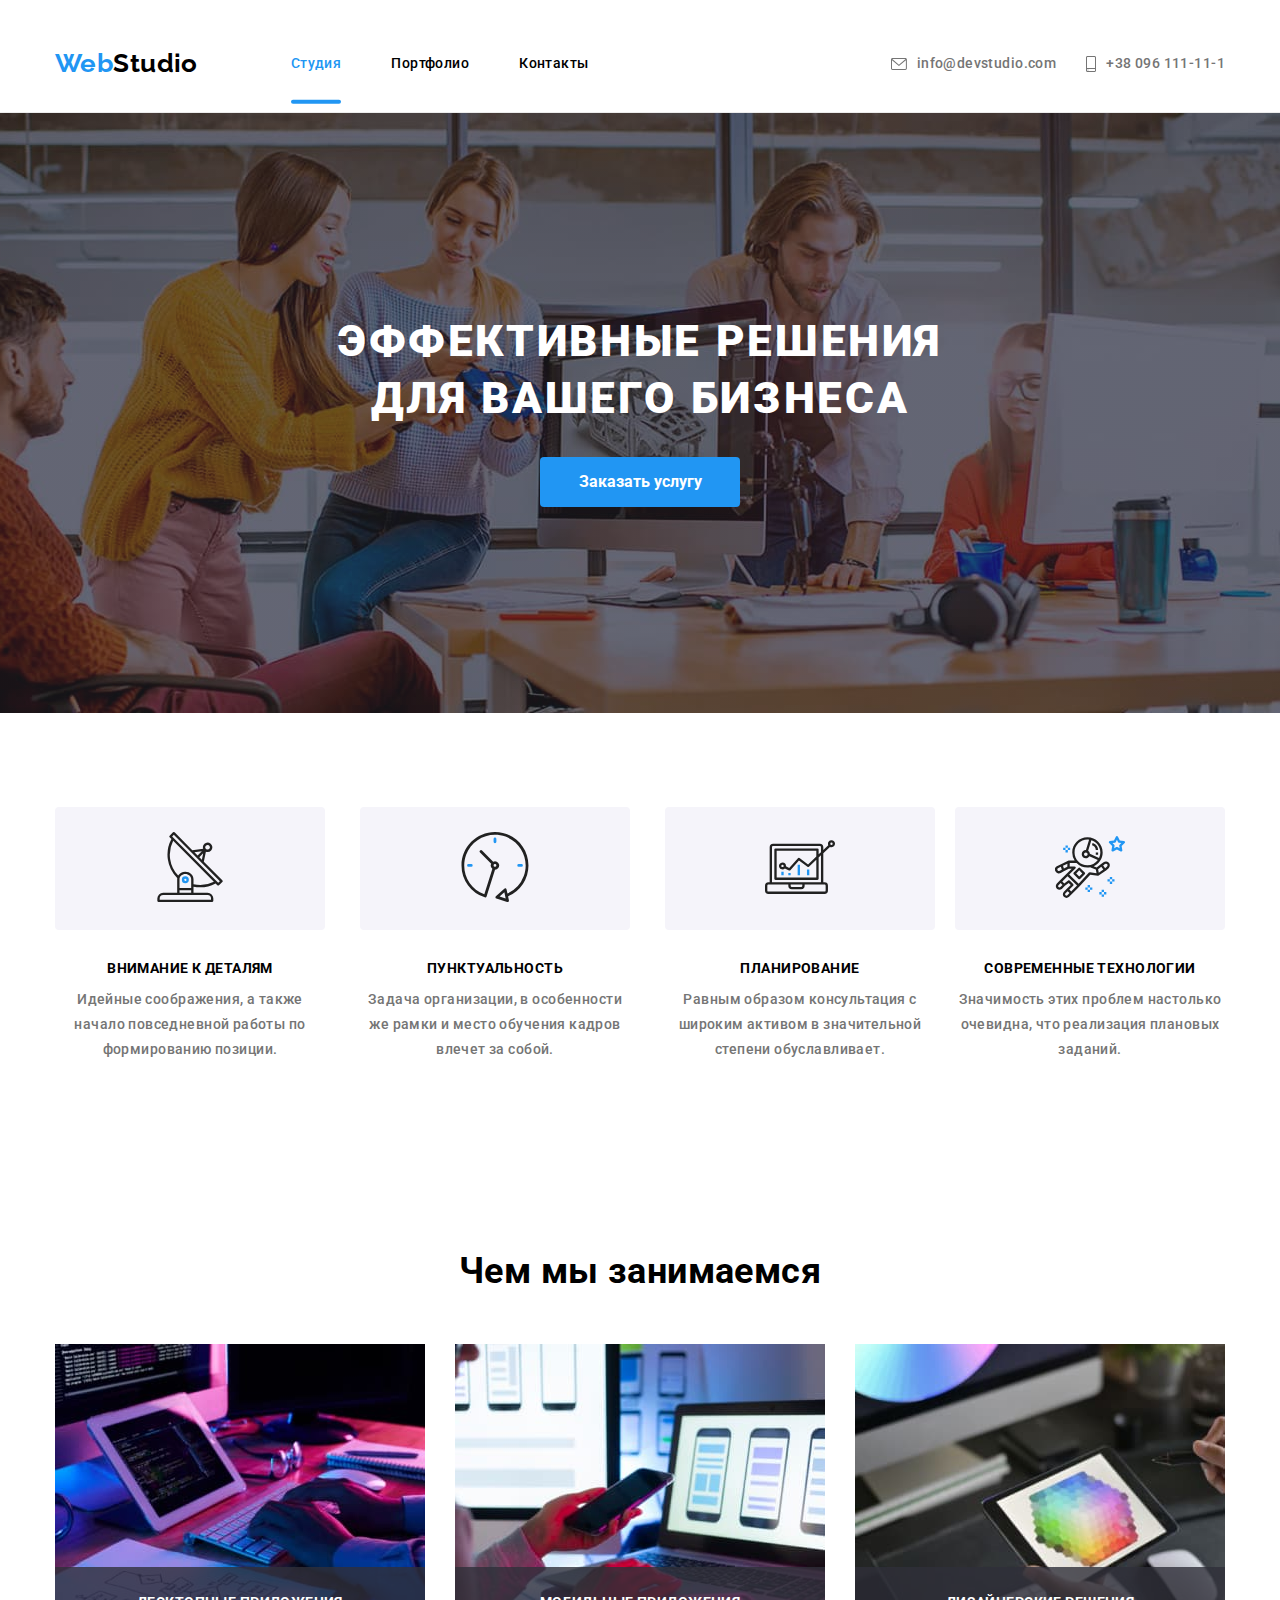
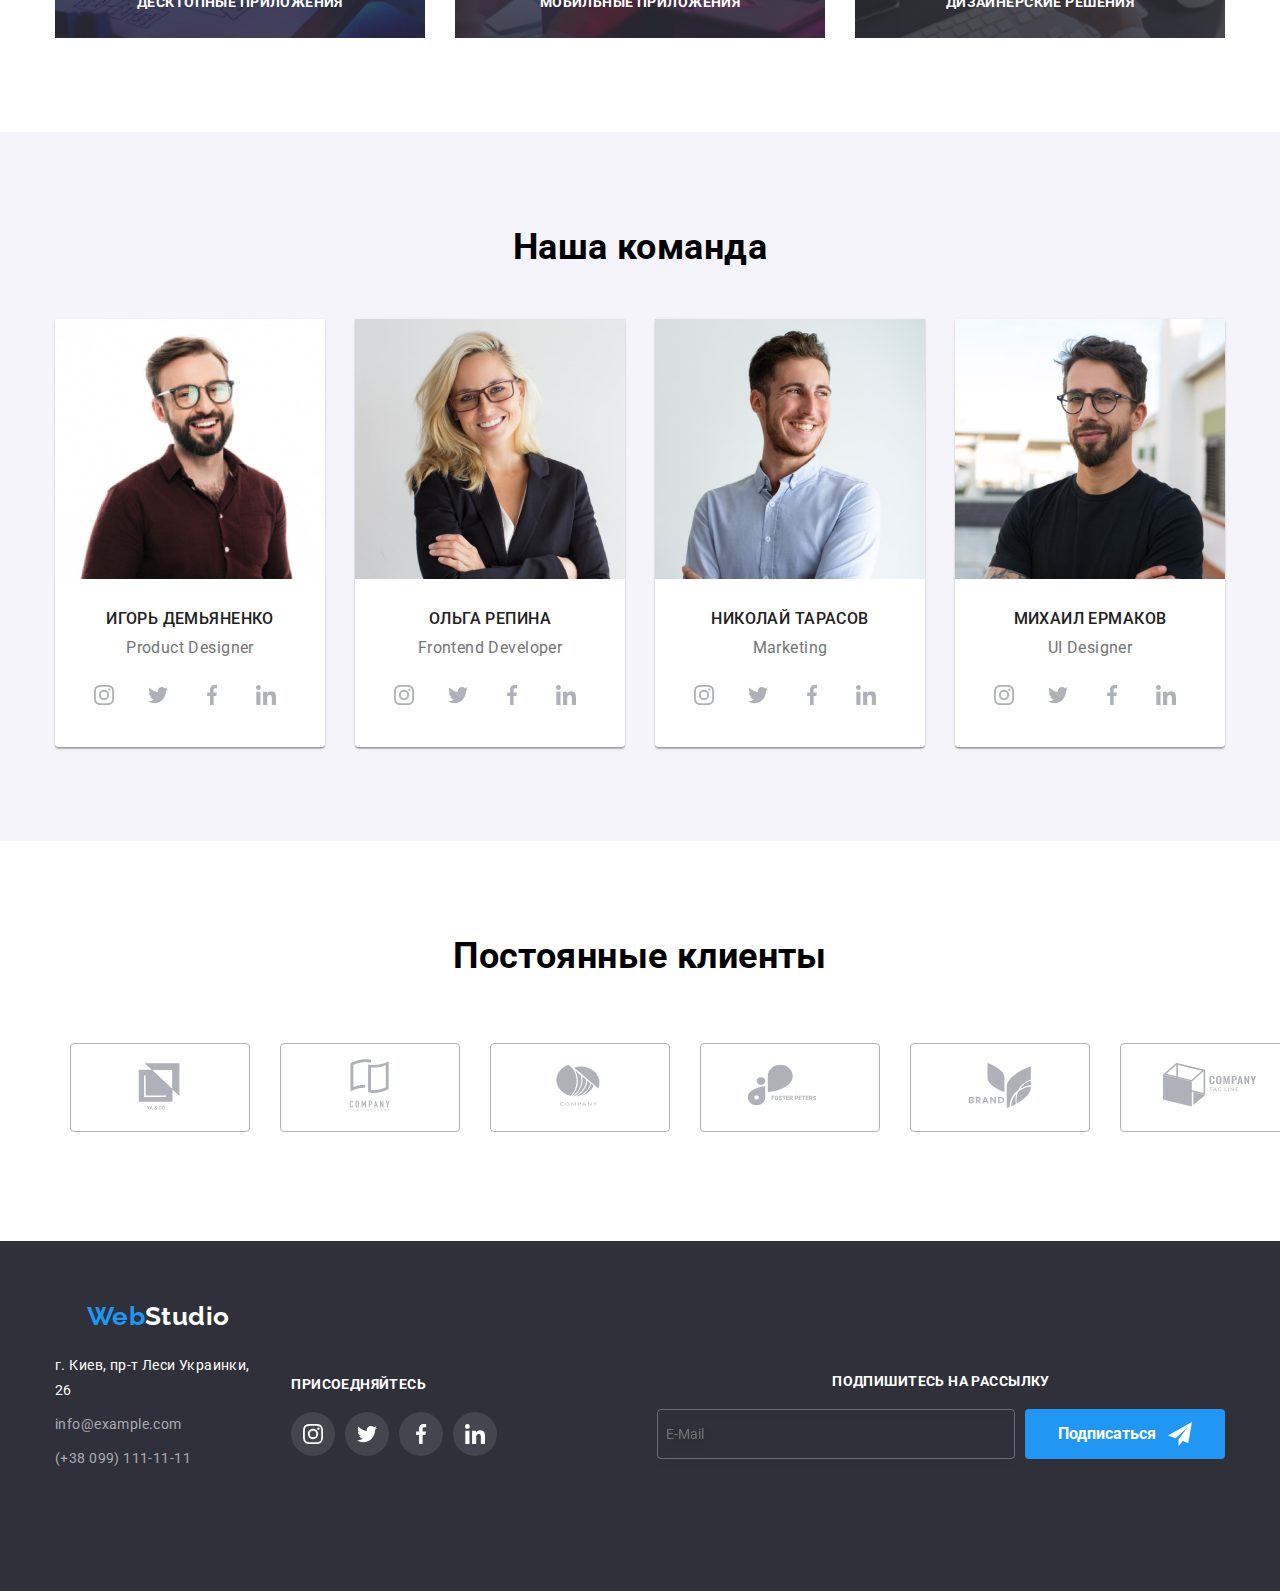
==== commit 37e4e369: "моб. меню" ====
--- a/index.html
+++ b/index.html
@@ -18,7 +18,7 @@
     <header class="page-header">
         <div class="header container">
             <!--лого-->
-            <a class="logo" href="index.html">Web<span class="logo logo--dark">Studio</span></a>
+            <a class="logo" href="index.html">Web<span class="logo logo--dark">Studio</span></a>            
             <nav>
                 <ul class="site-nav">
                     <li class="site-nav__item"><a href="./index.html" class="site-nav__label site-nav__label--current">Студия</a></li>
@@ -42,6 +42,19 @@
                         +38 096 111-11-1</a>
                 </li>
             </ul>
+
+            <button class="menu-btn" js-open-menu>
+                <svg class="menu-icon">
+                    <use href="./images/menu.svg#icon-menu"></use>
+                </svg>
+            </button>
+            <div class="mobile-menu" js-menu-container>
+                <button class="close-btn" js-close-menu>
+                    <svg class="close-icon">
+                        <use href="./images/menu.svg#icon-close"></use>
+                    </svg>
+                </button>
+            </div>
         </div>
     </header>
     <main> 
@@ -105,9 +118,9 @@
             </div>
         </section>
         <!--Чем мы занимаемся-->
-        <section class="section">
+        <section class="section section__work">
             <div class="container">
-                <h2 class="title title__work">Чем мы занимаемся</h2>
+                <h2 class="title">Чем мы занимаемся</h2>
                 <ul class="work">
                     <li class="work__icon">
                         <div class="work__title">
@@ -448,6 +461,7 @@
         </div>
     </div>
     <script src="./js/modal.js"></script>
+    <script src="./js/mobile-menu.js"></script>
 </body>
 
 </html>--- a/css/main.min.css
+++ b/css/main.min.css
@@ -1,2 +1,2 @@
-/*! modern-normalize v0.6.0 | MIT License | https://github.com/sindresorhus/modern-normalize */*,*::before,*::after{-webkit-box-sizing:border-box;box-sizing:border-box}:root{-moz-tab-size:4;-o-tab-size:4;tab-size:4}html{line-height:1.15;-webkit-text-size-adjust:100%}body{margin:0}body{font-family:system-ui,-apple-system,"Segoe UI",Roboto,Helvetica,Arial,sans-serif,"Apple Color Emoji","Segoe UI Emoji"}hr{height:0}abbr[title]{-webkit-text-decoration:underline dotted;text-decoration:underline dotted}b,strong{font-weight:bolder}code,kbd,samp,pre{font-family:SFMono-Regular, Consolas, "Liberation Mono", Menlo, monospace;font-size:1em}small{font-size:80%}sub,sup{font-size:75%;line-height:0;position:relative;vertical-align:baseline}sub{bottom:-0.25em}sup{top:-0.5em}button,input,optgroup,select,textarea{font-family:inherit;font-size:100%;line-height:1.15;margin:0}button,select{text-transform:none}button,[type="button"],[type="reset"],[type="submit"]{-webkit-appearance:button}button::-moz-focus-inner,[type="button"]::-moz-focus-inner,[type="reset"]::-moz-focus-inner,[type="submit"]::-moz-focus-inner{border-style:none;padding:0}button:-moz-focusring,[type="button"]:-moz-focusring,[type="reset"]:-moz-focusring,[type="submit"]:-moz-focusring{outline:1px dotted ButtonText}fieldset{padding:0.35em 0.75em 0.625em}legend{padding:0}progress{vertical-align:baseline}[type="number"]::-webkit-inner-spin-button,[type="number"]::-webkit-outer-spin-button{height:auto}[type="search"]{-webkit-appearance:textfield;outline-offset:-2px}[type="search"]::-webkit-search-decoration{-webkit-appearance:none}::-webkit-file-upload-button{-webkit-appearance:button;font:inherit}summary{display:list-item}.site-nav,.contacts__link,.social-links,.social-links__icon,.modal__button-close,.form-group,.projects__overlay,.subscribe-form,.subscribe-form__input{display:-webkit-box;display:-ms-flexbox;display:flex}.primary-button--shadow{-webkit-box-shadow:0px 4px 4px rgba(0,0,0,0.15);box-shadow:0px 4px 4px rgba(0,0,0,0.15)}.social-links__icon{height:44px;width:44px;border-radius:50%;-webkit-box-align:center;-ms-flex-align:center;align-items:center;-webkit-box-pack:center;-ms-flex-pack:center;justify-content:center;margin-right:10px}body{background-color:#fff;color:#000;font-family:Roboto, Arial, sans-serif;letter-spacing:0.03em;font-size:14px}img{display:block;max-width:100%;height:auto}h1,h2,h3,h4,p{margin:0px}ul{padding:0px;margin:0px;list-style:none}a{text-decoration:none}.header{-webkit-box-align:center;-ms-flex-align:center;align-items:center}@media screen and (min-width: 768px){.header{display:-webkit-box;display:-ms-flexbox;display:flex}}.page-header{border-bottom:1px solid #ececec}@media screen and (max-width: 767px){.page-header{padding:16px 0 16px 0}}@media screen and (min-width: 1200px){.page-header{padding-top:16px}}.title{color:#000;font-style:normal;font-weight:700;font-size:36px;line-height:1.2;text-align:center;margin-bottom:50px}.container{margin:0 auto;padding:0 15px}@media (min-width: 480px){.container{width:480px}}@media (min-width: 768px){.container{width:768px}}@media (min-width: 1200px){.container{width:1200px}}.section{padding:94px 0}.text-hidden{visibility:hidden;font-size:0}input{outline:none}.section-team{background:#f5f4fa}.logo{color:#2196f3;font-family:Raleway;font-weight:700;font-size:26px;line-height:1.2}.logo--dark{color:#000}.logo--white{color:#fff}.site-nav{margin-left:93px}.site-nav__item{margin-right:50px}.site-nav__item:last-child{margin-right:0}@media screen and (max-width: 767px){.site-nav{display:none}}@media screen and (min-width: 768px){.site-nav{display:-webkit-box;display:-ms-flexbox;display:flex}}.site-nav__label{position:relative;color:#000;font-weight:500;font-size:14px;line-height:1.1;padding:30px 0;display:block;-webkit-transition:color 250ms cubic-bezier(0.4, 0, 0.2, 1);transition:color 250ms cubic-bezier(0.4, 0, 0.2, 1)}.site-nav__label:hover,.site-nav__label:focus{color:#2196f3}.site-nav__label--current{color:#2196f3}.site-nav__label--current::before{content:"";display:inline-block;position:absolute;bottom:-1px;left:0;-webkit-transform:translate(0, 20%);transform:translate(0, 20%);width:100%;height:4px;background-color:#2196f3;border-radius:2px}.contacts{margin-left:auto;-webkit-box-align:center;-ms-flex-align:center;align-items:center}@media screen and (max-width: 767px){.contacts{display:none}}@media screen and (min-width: 1200px){.contacts{display:-webkit-box;display:-ms-flexbox;display:flex}}@media screen and (min-width: 768px){.contacts__item{margin:10px 0}}.contacts__icon{margin-right:10px}.contacts__link{color:#757575;font-weight:500;font-size:14px;line-height:1.1;font-style:normal;padding:30px 0;-webkit-box-align:center;-ms-flex-align:center;align-items:center;fill:#757575;-webkit-transition:fill 250ms cubic-bezier(0.4, 0, 0.2, 1);transition:fill 250ms cubic-bezier(0.4, 0, 0.2, 1);-webkit-transition:color 250ms cubic-bezier(0.4, 0, 0.2, 1);transition:color 250ms cubic-bezier(0.4, 0, 0.2, 1)}.contacts__link:hover,.contacts__link:focus{color:#2196f3;fill:#2196f3}.contacts__link:last-child{margin-left:30px}.contacts-footer{margin-top:20px}.contacts-footer__link{background:#2f303a;color:rgba(255,255,255,0.6);font-weight:400;font-size:14px;line-height:1.8;font-style:normal;margin-top:9px;display:inline-block;-webkit-transition:color 250ms cubic-bezier(0.4, 0, 0.2, 1);transition:color 250ms cubic-bezier(0.4, 0, 0.2, 1)}.contacts-footer:hover,.contacts-footer:focus{color:#2196f3}.contacts-footer__address{color:#fff;font-weight:400;font-size:14px;line-height:1.8;font-style:normal}.hero{background-color:#2f303a;text-align:center;padding:200px 0;max-width:1600px;height:600px;margin:0 auto;background-image:-webkit-gradient(linear, left top, right top, from(rgba(47,48,58,0.4)), color-stop(rgba(47,48,58,0.4)), to(rgba(47,48,58,0.4))),url(../images/new-Img.jpg);background-image:linear-gradient(to right, rgba(47,48,58,0.4), rgba(47,48,58,0.4), rgba(47,48,58,0.4)),url(../images/new-Img.jpg);background-size:cover;background-position:center;background-repeat:no-repeat}.hero__title{color:#fff;font-weight:900;font-size:44px;line-height:1.3;letter-spacing:0.06em;text-transform:uppercase;margin-bottom:30px}.primary-button{color:#fff;background-color:#2196f3;font-family:inherit;font-weight:700;font-size:16px;line-height:1.8;max-height:50px;display:inline-block;-webkit-box-align:center;-ms-flex-align:center;align-items:center;cursor:pointer;border-radius:4px;padding:10px 32px;min-width:200px;border:1px solid rgba(0,0,0,0);-webkit-transition:background-color 250ms cubic-bezier(0.4, 0, 0.2, 1);transition:background-color 250ms cubic-bezier(0.4, 0, 0.2, 1)}.primary-button:hover,.primary-button:focus{background-color:#188ce8}.secondary__button{color:#000;font-weight:500;font-size:16px;line-height:1.6;text-align:center;cursor:pointer;border-radius:4px;padding:6px 22px;margin-left:8px;border:0px solid rgba(0,0,0,0);-webkit-transition:background-color 250ms cubic-bezier(0.4, 0, 0.2, 1);transition:background-color 250ms cubic-bezier(0.4, 0, 0.2, 1);-webkit-transition:-webkit-box-shadow 250ms cubic-bezier(0.4, 0, 0.2, 1);transition:-webkit-box-shadow 250ms cubic-bezier(0.4, 0, 0.2, 1);transition:box-shadow 250ms cubic-bezier(0.4, 0, 0.2, 1);transition:box-shadow 250ms cubic-bezier(0.4, 0, 0.2, 1), -webkit-box-shadow 250ms cubic-bezier(0.4, 0, 0.2, 1)}.secondary__button:hover,.secondary__button:focus{color:#fff;background-color:#2196f3;-webkit-box-shadow:0px 3px 1px rgba(0,0,0,0.1),0px 1px 2px rgba(0,0,0,0.08),0px 2px 2px rgba(0,0,0,0.12);box-shadow:0px 3px 1px rgba(0,0,0,0.1),0px 1px 2px rgba(0,0,0,0.08),0px 2px 2px rgba(0,0,0,0.12)}.features{text-align:center}@media screen and (min-width: 768px){.features{display:-webkit-box;display:-ms-flexbox;display:flex;-ms-flex-wrap:wrap;flex-wrap:wrap;-webkit-box-pack:justify;-ms-flex-pack:justify;justify-content:space-between;margin:-15px}}@media screen and (min-width: 1200px){.features{margin:-15px}}.features__title{font-weight:700;font-size:14px;line-height:1.2;text-transform:uppercase;margin-bottom:10px}.features__text{color:#757575;font-weight:500;font-size:14px;line-height:1.8}@media screen and (max-width: 767px){.features__item{margin-bottom:30px}}@media screen and (min-width: 768px){.features__item{-ms-flex-preferred-size:calc((100% - 60px) / 2);flex-basis:calc((100% - 60px) / 2);margin:15px}}@media screen and (min-width: 1200px){.features__item{-ms-flex-preferred-size:calc((100% - 120px) / 4);flex-basis:calc((100% - 120px) / 4);margin:15px}}.features__item:last-child{margin-left:0px}.features__icon{padding:25px 100px;background:#f5f4fa;border-radius:4px;margin-bottom:30px}.title__work{display:none}.work{-ms-flex-preferred-size:calc(100% / 3);flex-basis:calc(100% / 3);-webkit-box-pack:justify;-ms-flex-pack:justify;justify-content:space-between;padding-top:0px}@media screen and (max-width: 1199px){.work{display:none}}@media screen and (min-width: 1200px){.work{display:-webkit-box;display:-ms-flexbox;display:flex}}.work__title{position:relative}.work__box{position:absolute;bottom:0;width:100%;padding:27px;background-color:rgba(47,48,58,0.8)}.work__text{font-weight:700;font-size:14px;line-height:1.2;text-align:center;text-transform:uppercase;color:#fff}.team{-webkit-box-pack:justify;-ms-flex-pack:justify;justify-content:space-between}@media (min-width: 768px){.team{display:-webkit-box;display:-ms-flexbox;display:flex;-ms-flex-wrap:wrap;flex-wrap:wrap;margin:-15px}}.team__name{text-align:center;font-weight:500;font-size:16px;line-height:1.2;color:#212121;text-transform:uppercase}.team__position{color:#757575;font-weight:400;font-size:16px;line-height:1.2;text-align:center;padding-top:10px}.team__decription{padding:30px 0;border-radius:0px 0px 4px 4px;background-color:#fff}.team__specialist{-ms-flex-wrap:wrap;flex-wrap:wrap;background-color:var(--primary-bgc);-webkit-box-shadow:0px 1px 3px rgba(0,0,0,0.12),0px 1px 1px rgba(0,0,0,0.14),0px 2px 1px rgba(0,0,0,0.2);box-shadow:0px 1px 3px rgba(0,0,0,0.12),0px 1px 1px rgba(0,0,0,0.14),0px 2px 1px rgba(0,0,0,0.2);border-radius:0px 0px 4px 4px}@media (min-width: 768px){.team__specialist{width:calc((100% - 60px) / 2);margin:15px}}@media (min-width: 1200px){.team__specialist{width:calc((100% - 120px) / 4);margin:15px}}@media (max-width: 480px){.team__specialist>img{width:450px}}@media (max-width: 768px){.team__specialist>img{width:354px}}.social-links{-webkit-box-pack:center;-ms-flex-pack:center;justify-content:center;padding:16px 32px 0 32px}.social-links--footer{padding:0}.social-links__item:last-child{margin-right:0}.social-links__icon{fill:#afb1b8;-webkit-transition:background-color 250ms cubic-bezier(0.4, 0, 0.2, 1);transition:background-color 250ms cubic-bezier(0.4, 0, 0.2, 1);-webkit-transition:-webkit-transform 250ms cubic-bezier(0.4, 0, 0.2, 1);transition:-webkit-transform 250ms cubic-bezier(0.4, 0, 0.2, 1);transition:transform 250ms cubic-bezier(0.4, 0, 0.2, 1);transition:transform 250ms cubic-bezier(0.4, 0, 0.2, 1), -webkit-transform 250ms cubic-bezier(0.4, 0, 0.2, 1)}.social-links__icon:hover,.social-links__icon:focus{background-color:#2196f3;fill:#fff}.social-links__icon--footer{fill:#fff;background-color:rgba(255,255,255,0.1);-webkit-transition:background-color 250ms cubic-bezier(0.4, 0, 0.2, 1);transition:background-color 250ms cubic-bezier(0.4, 0, 0.2, 1)}.client{display:-webkit-box;display:-ms-flexbox;display:flex;-ms-flex-wrap:wrap;flex-wrap:wrap;-webkit-box-pack:justify;-ms-flex-pack:justify;justify-content:space-between}@media screen and (min-width: 1200px){.client{-ms-flex-wrap:nowrap;flex-wrap:nowrap}}@media (min-width: 480px){.client__item{margin:5px}}@media screen and (min-width: 768px){.client__item{margin:15px}}.client__icon{display:block;padding:12px 36px;border:none;fill:#afb1b8;border:1px solid #afb1b8;border-radius:4px;-webkit-transition:border 250ms cubic-bezier(0.4, 0, 0.2, 1);transition:border 250ms cubic-bezier(0.4, 0, 0.2, 1);-webkit-transition:fill 250ms cubic-bezier(0.4, 0, 0.2, 1);transition:fill 250ms cubic-bezier(0.4, 0, 0.2, 1)}.client__icon:hover,.client__icon:focus{fill:#2196f3;border:1px solid #2196f3}.backdrop{position:fixed;top:0;right:0;width:100%;height:100%;background-color:rgba(0,0,0,0.2);opacity:1;-webkit-transition:opacity 250ms cubic-bezier(0.4, 0, 0.2, 1);transition:opacity 250ms cubic-bezier(0.4, 0, 0.2, 1)}.backdrop.is-hidden{opacity:0;pointer-events:none}.backdrop.is-hidden .modal{-webkit-transform:translate(-50%, -50%) scale(0.1);transform:translate(-50%, -50%) scale(0.1)}.modal{padding:40px;width:450px;min-height:581px;background-color:#fff;position:absolute;top:50%;left:50%;-webkit-transform:translate(-50%, -50%) scale(1);transform:translate(-50%, -50%) scale(1);border-radius:4px;-webkit-transition:-webkit-transform 250ms cubic-bezier(0.4, 0, 0.2, 1);transition:-webkit-transform 250ms cubic-bezier(0.4, 0, 0.2, 1);transition:transform 250ms cubic-bezier(0.4, 0, 0.2, 1);transition:transform 250ms cubic-bezier(0.4, 0, 0.2, 1), -webkit-transform 250ms cubic-bezier(0.4, 0, 0.2, 1)}@media (min-width: 1200px){.modal{width:528px}}.modal__button-close{position:absolute;-webkit-box-pack:center;-ms-flex-pack:center;justify-content:center;-webkit-box-align:center;-ms-flex-align:center;align-items:center;width:30px;height:30px;padding:0;top:0;right:0;margin:8px;border:1px solid rgba(0,0,0,0.1);border-radius:50%;background-color:transparent;cursor:pointer;-webkit-transition:fill 250ms cubic-bezier(0.4, 0, 0.2, 1);transition:fill 250ms cubic-bezier(0.4, 0, 0.2, 1)}.modal__button-close:hover{fill:#2196f3}.modal__icon-close{width:18px;height:18px}.modal__title{font-weight:700;font-size:20px;line-height:1.15;margin-bottom:12px;text-align:center}.form-group{margin-bottom:10px;-webkit-box-orient:vertical;-webkit-box-direction:normal;-ms-flex-direction:column;flex-direction:column}.form-group__label{margin-bottom:4px;font-weight:400;font-size:12px;line-height:1.2;color:#757575}.form-group__input{width:100%;height:40px;padding-left:42px}.form-group__input,.form-group__comment{border:1px solid rgba(33,33,33,0.2);-webkit-box-sizing:border-box;box-sizing:border-box;border-radius:4px;-webkit-transition:border 250ms cubic-bezier(0.4, 0, 0.2, 1),fill 250ms cubic-bezier(0.4, 0, 0.2, 1);transition:border 250ms cubic-bezier(0.4, 0, 0.2, 1),fill 250ms cubic-bezier(0.4, 0, 0.2, 1)}.form-group__input:hover,.form-group__input:focus{border:1px solid #2196f3}.form-group__input:hover+.form-group__icon,.form-group__input:focus+.form-group__icon{fill:#2196f3}.form-group__input:focus-within{fill:#2196f3;border:1px solid #2196f3}.form-group__comment{padding:12px 16px;font-weight:400;font-size:12px;line-height:1.2;color:#757575;-webkit-transition:border 250ms cubic-bezier(0.4, 0, 0.2, 1);transition:border 250ms cubic-bezier(0.4, 0, 0.2, 1);resize:none;margin-bottom:20px}.form-group__comment:hover,.form-group__comment:focus{border:1px solid #2196f3;-webkit-box-sizing:border-box;box-sizing:border-box;border-radius:4px}.form-group__comment:focus-within{outline:none;border:1px solid #2196f3}.form-group__icon{position:absolute;top:50%;-webkit-transform:translateY(-50%);transform:translateY(-50%);left:10px;width:18px;height:18px;-webkit-transition:fill 250ms cubic-bezier(0.4, 0, 0.2, 1);transition:fill 250ms cubic-bezier(0.4, 0, 0.2, 1)}.form-group__input-group-absolute{position:relative}.form-group .comment{margin-bottom:20px}.form-group__btn{text-align:center}.checkbox{margin-bottom:30px;padding-left:12px}.checkbox__label{display:inline-block;font-weight:400;font-size:14px;line-height:1.8;color:#757575;letter-spacing:0.03em;-webkit-appearance:none;-moz-appearance:none;appearance:none;position:absolute}.checkbox__text{-webkit-text-decoration:revert;text-decoration:revert}.checkbox__policy::before{content:"";display:-webkit-inline-box;display:-ms-inline-flexbox;display:inline-flex;width:16px;height:15px;margin-right:8px;border:2px solid #212121;border-radius:4px;-webkit-transition:background-color 250ms cubic-bezier(0.4, 0, 0.2, 1);transition:background-color 250ms cubic-bezier(0.4, 0, 0.2, 1);-webkit-transition:border 250ms cubic-bezier(0.4, 0, 0.2, 1);transition:border 250ms cubic-bezier(0.4, 0, 0.2, 1)}.checkbox__label:checked+.checkbox__policy::before{border-color:#2196f3;background-color:#2196f3;background-image:url(../images/Vector.svg);background-origin:border-box;background-size:contain}.filter{display:-webkit-box;display:-ms-flexbox;display:flex;-ms-flex-wrap:wrap;flex-wrap:wrap;margin-bottom:50px}@media screen and (max-width: 480px){.filter{display:-webkit-box;display:-ms-flexbox;display:flex;-ms-flex-wrap:wrap;flex-wrap:wrap;-webkit-box-pack:center;-ms-flex-pack:center;justify-content:center}}@media screen and (min-width: 768px){.filter{-ms-flex-wrap:nowrap;flex-wrap:nowrap}}@media screen and (max-width: 480px){.filter__item{margin-bottom:15px}}.projects{color:#000;margin-top:-30px;margin-left:-30px;font-weight:700;font-size:18px;line-height:2}@media screen and (min-width: 768px){.projects{display:-webkit-box;display:-ms-flexbox;display:flex;-ms-flex-wrap:wrap;flex-wrap:wrap;margin:-15px}}.projects__title{font-weight:700;font-size:18px;line-height:2;color:#212121}.projects__description{color:#757575;font-weight:400;font-size:16px;line-height:1.8}.projects__title{letter-spacing:0.06em}.projects__description{font-weight:400;font-size:16px;line-height:1.8;margin-top:8px}@media screen and (max-width: 767px){.projects__item{margin-bottom:30px}}@media screen and (min-width: 768px){.projects__item{-ms-flex-preferred-size:calc((100% - 60px) / 2);flex-basis:calc((100% - 60px) / 2);margin:15px}}@media screen and (min-width: 1200px){.projects__item{-ms-flex-preferred-size:calc((100% - 90px) / 3);flex-basis:calc((100% - 90px) / 3);margin:15px}}.projects__box{border:1px solid #eee;border-top:none;padding:20px 24px}.projects__link{position:relative;display:block;-webkit-transition:-webkit-box-shadow 250ms cubic-bezier(0.4, 0, 0.2, 1);transition:-webkit-box-shadow 250ms cubic-bezier(0.4, 0, 0.2, 1);transition:box-shadow 250ms cubic-bezier(0.4, 0, 0.2, 1);transition:box-shadow 250ms cubic-bezier(0.4, 0, 0.2, 1), -webkit-box-shadow 250ms cubic-bezier(0.4, 0, 0.2, 1)}.projects__link:hover,.projects__link:focus{-webkit-box-shadow:0px 3px 1px rgba(0,0,0,0.1),0px 1px 2px rgba(0,0,0,0.08),0px 2px 2px rgba(0,0,0,0.12);box-shadow:0px 3px 1px rgba(0,0,0,0.1),0px 1px 2px rgba(0,0,0,0.08),0px 2px 2px rgba(0,0,0,0.12)}.projects__overlay{width:100%;height:100%;position:absolute;-webkit-box-align:center;-ms-flex-align:center;align-items:center;background-color:rgba(33,150,243,0.9);-webkit-transform:translateY(0);transform:translateY(0);-webkit-transition:-webkit-transform 250ms cubic-bezier(0.4, 0, 0.2, 1);transition:-webkit-transform 250ms cubic-bezier(0.4, 0, 0.2, 1);transition:transform 250ms cubic-bezier(0.4, 0, 0.2, 1);transition:transform 250ms cubic-bezier(0.4, 0, 0.2, 1), -webkit-transform 250ms cubic-bezier(0.4, 0, 0.2, 1)}.projects__link:hover .projects__overlay{-webkit-transform:translateY(-100%);transform:translateY(-100%)}.projects__hover{position:relative;overflow:hidden}.projects__text{color:#fff;font-weight:400;padding:63px 24px;letter-spacing:0.03em}.footer{background:#2f303a;padding:60px 0}@media screen and (min-width: 480px){.footer__box{display:-webkit-box;display:-ms-flexbox;display:flex;-ms-flex-wrap:wrap;flex-wrap:wrap;-webkit-box-orient:vertical;-webkit-box-direction:normal;-ms-flex-direction:column;flex-direction:column;-webkit-box-align:center;-ms-flex-align:center;align-items:center}}@media screen and (min-width: 768px){.footer__box{-webkit-box-orient:horizontal;-webkit-box-direction:normal;-ms-flex-direction:row;flex-direction:row;-webkit-box-pack:justify;-ms-flex-pack:justify;justify-content:space-between}}@media screen and (min-width: 1200px){.footer__box{-ms-flex-wrap:nowrap;flex-wrap:nowrap}}.footer__address{display:-webkit-box;display:-ms-flexbox;display:flex;-webkit-box-orient:vertical;-webkit-box-direction:normal;-ms-flex-direction:column;flex-direction:column;-webkit-box-align:center;-ms-flex-align:center;align-items:center;margin-bottom:60px}@media screen and (max-width: 767px){.footer__social{margin-bottom:60px}}@media screen and (min-width: 768px){.footer__social{-ms-flex-preferred-size:calc((100% - 120px) / 2);flex-basis:calc((100% - 120px) / 2);margin:30px;display:-webkit-box;display:-ms-flexbox;display:flex;-webkit-box-orient:vertical;-webkit-box-direction:normal;-ms-flex-direction:column;flex-direction:column;-webkit-box-align:start;-ms-flex-align:start;align-items:flex-start}}@media screen and (min-width: 1200px){.footer__social{-ms-flex-preferred-size:calc((100% - 120px) / 3);flex-basis:calc((100% - 120px) / 3);margin:30px;display:-webkit-box;display:-ms-flexbox;display:flex;-webkit-box-orient:vertical;-webkit-box-direction:normal;-ms-flex-direction:column;flex-direction:column;-webkit-box-align:start;-ms-flex-align:start;align-items:flex-start}}@media screen and (min-width: 768px){.footer__form{-ms-flex-preferred-size:calc((100% - 120px) / 2);flex-basis:calc((100% - 120px) / 2);margin:30px}}@media screen and (min-width: 1200px){.footer__form{-ms-flex-preferred-size:calc((100% - 120px) / 3);flex-basis:calc((100% - 120px) / 3);margin:auto}}.footer__disription{margin:0;margin-bottom:20px;height:16px;display:-webkit-box;display:-ms-flexbox;display:flex;-webkit-box-orient:vertical;-webkit-box-direction:normal;-ms-flex-direction:column;flex-direction:column;-webkit-box-align:center;-ms-flex-align:center;align-items:center;font-weight:700;font-size:14px;line-height:1.2;letter-spacing:0.03em;text-transform:uppercase;color:#fff}.subscribe-form{-webkit-box-pack:justify;-ms-flex-pack:justify;justify-content:space-between}.subscribe-form__input{margin-left:0;padding:8px;width:358px;height:50px;color:rgba(255,255,255,0.6);border:1px solid rgba(255,255,255,0.3);-webkit-box-sizing:border-box;box-sizing:border-box;-webkit-filter:drop-shadow(0px 4px 4px rgba(0,0,0,0.15));filter:drop-shadow(0px 4px 4px rgba(0,0,0,0.15));border-radius:4px;background:transparent}.subscribe-form__button{display:-webkit-box;display:-ms-flexbox;display:flex;-webkit-box-orient:horizontal;-webkit-box-direction:normal;-ms-flex-direction:row;flex-direction:row;-webkit-box-pack:justify;-ms-flex-pack:justify;justify-content:space-between;margin-left:10px}.subscribe-form__icon{margin-left:10px;width:24px;height:24px}
+/*! modern-normalize v0.6.0 | MIT License | https://github.com/sindresorhus/modern-normalize */*,*::before,*::after{-webkit-box-sizing:border-box;box-sizing:border-box}:root{-moz-tab-size:4;-o-tab-size:4;tab-size:4}html{line-height:1.15;-webkit-text-size-adjust:100%}body{margin:0}body{font-family:system-ui,-apple-system,"Segoe UI",Roboto,Helvetica,Arial,sans-serif,"Apple Color Emoji","Segoe UI Emoji"}hr{height:0}abbr[title]{-webkit-text-decoration:underline dotted;text-decoration:underline dotted}b,strong{font-weight:bolder}code,kbd,samp,pre{font-family:SFMono-Regular, Consolas, "Liberation Mono", Menlo, monospace;font-size:1em}small{font-size:80%}sub,sup{font-size:75%;line-height:0;position:relative;vertical-align:baseline}sub{bottom:-0.25em}sup{top:-0.5em}button,input,optgroup,select,textarea{font-family:inherit;font-size:100%;line-height:1.15;margin:0}button,select{text-transform:none}button,[type="button"],[type="reset"],[type="submit"]{-webkit-appearance:button}button::-moz-focus-inner,[type="button"]::-moz-focus-inner,[type="reset"]::-moz-focus-inner,[type="submit"]::-moz-focus-inner{border-style:none;padding:0}button:-moz-focusring,[type="button"]:-moz-focusring,[type="reset"]:-moz-focusring,[type="submit"]:-moz-focusring{outline:1px dotted ButtonText}fieldset{padding:0.35em 0.75em 0.625em}legend{padding:0}progress{vertical-align:baseline}[type="number"]::-webkit-inner-spin-button,[type="number"]::-webkit-outer-spin-button{height:auto}[type="search"]{-webkit-appearance:textfield;outline-offset:-2px}[type="search"]::-webkit-search-decoration{-webkit-appearance:none}::-webkit-file-upload-button{-webkit-appearance:button;font:inherit}summary{display:list-item}.site-nav,.contacts__link,.social-links,.social-links__icon,.modal__button-close,.form-group,.projects__overlay,.subscribe-form,.subscribe-form__input{display:-webkit-box;display:-ms-flexbox;display:flex}.primary-button--shadow{-webkit-box-shadow:0px 4px 4px rgba(0,0,0,0.15);box-shadow:0px 4px 4px rgba(0,0,0,0.15)}.social-links__icon{height:44px;width:44px;border-radius:50%;-webkit-box-align:center;-ms-flex-align:center;align-items:center;-webkit-box-pack:center;-ms-flex-pack:center;justify-content:center;margin-right:10px}body{background-color:#fff;color:#000;font-family:Roboto, Arial, sans-serif;letter-spacing:0.03em;font-size:14px}img{display:block;max-width:100%;height:auto}h1,h2,h3,h4,p{margin:0px}ul{padding:0px;margin:0px;list-style:none}a{text-decoration:none}.header{-webkit-box-align:center;-ms-flex-align:center;align-items:center}@media screen and (max-width: 768px){.header{display:-webkit-box;display:-ms-flexbox;display:flex;-webkit-box-pack:justify;-ms-flex-pack:justify;justify-content:space-between}}@media screen and (min-width: 768px){.header{display:-webkit-box;display:-ms-flexbox;display:flex}}.page-header{border-bottom:1px solid #ececec}@media screen and (max-width: 767px){.page-header{padding:16px 0 16px 0}}@media screen and (min-width: 1200px){.page-header{padding-top:16px}}.title{color:#000;font-style:normal;font-weight:700;font-size:36px;line-height:1.2;text-align:center;margin-bottom:50px}.container{margin:0 auto;padding:0 15px}@media (min-width: 480px){.container{width:480px}}@media (min-width: 768px){.container{width:768px}}@media (min-width: 1200px){.container{width:1200px}}.section{padding:94px 0}.text-hidden{visibility:hidden;font-size:0}input{outline:none}.section-team{background:#f5f4fa}.logo{color:#2196f3;font-family:Raleway;font-weight:700;font-size:26px;line-height:1.2}.logo--dark{color:#000}.logo--white{color:#fff}.site-nav{margin-left:93px}.site-nav__item{margin-right:50px}.site-nav__item:last-child{margin-right:0}@media screen and (max-width: 767px){.site-nav{display:none}}@media screen and (min-width: 768px){.site-nav{display:-webkit-box;display:-ms-flexbox;display:flex}}.site-nav__label{position:relative;color:#000;font-weight:500;font-size:14px;line-height:1.1;padding:30px 0;display:block;-webkit-transition:color 250ms cubic-bezier(0.4, 0, 0.2, 1);transition:color 250ms cubic-bezier(0.4, 0, 0.2, 1)}.site-nav__label:hover,.site-nav__label:focus{color:#2196f3}.site-nav__label--current{color:#2196f3}.site-nav__label--current::before{content:"";display:inline-block;position:absolute;bottom:-1px;left:0;-webkit-transform:translate(0, 20%);transform:translate(0, 20%);width:100%;height:4px;background-color:#2196f3;border-radius:2px}.menu-btn,.close-btn{background-color:transparent;cursor:pointer;border:none;line-height:0}@media screen and (min-width: 768px){.menu-btn,.close-btn{display:none}}.menu-icon,.close-icon{width:40px;height:40px}.close-btn{position:absolute;top:10px;right:15px}.menu-btn,.close-btn:hover,.menu-btn,.close-btn:focus{color:#2196f3;fill:#2196f3}.mobile-menu{position:fixed;z-index:100;top:0;left:0;width:100vw;height:100vh;padding:48px 40px;background-color:#fff;opacity:0;visibility:hidden;pointer-events:none}.mobile-menu.is-open{opacity:1;visibility:visible;pointer-events:all}.contacts{margin-left:auto;-webkit-box-align:center;-ms-flex-align:center;align-items:center}@media screen and (max-width: 767px){.contacts{display:none}}@media screen and (min-width: 1200px){.contacts{display:-webkit-box;display:-ms-flexbox;display:flex}}@media screen and (min-width: 768px){.contacts__item{margin:10px 0}}.contacts__icon{margin-right:10px}.contacts__link{color:#757575;font-weight:500;font-size:14px;line-height:1.1;font-style:normal;padding:30px 0;-webkit-box-align:center;-ms-flex-align:center;align-items:center;fill:#757575;-webkit-transition:fill 250ms cubic-bezier(0.4, 0, 0.2, 1);transition:fill 250ms cubic-bezier(0.4, 0, 0.2, 1);-webkit-transition:color 250ms cubic-bezier(0.4, 0, 0.2, 1);transition:color 250ms cubic-bezier(0.4, 0, 0.2, 1)}.contacts__link:hover,.contacts__link:focus{color:#2196f3;fill:#2196f3}.contacts__link:last-child{margin-left:30px}.contacts-footer{margin-top:20px}.contacts-footer__link{background:#2f303a;color:rgba(255,255,255,0.6);font-weight:400;font-size:14px;line-height:1.8;font-style:normal;margin-top:9px;display:inline-block;-webkit-transition:color 250ms cubic-bezier(0.4, 0, 0.2, 1);transition:color 250ms cubic-bezier(0.4, 0, 0.2, 1)}.contacts-footer:hover,.contacts-footer:focus{color:#2196f3}.contacts-footer__address{color:#fff;font-weight:400;font-size:14px;line-height:1.8;font-style:normal}.hero{background-color:#2f303a;text-align:center;padding:200px 0;max-width:1600px;height:600px;margin:0 auto;background-image:-webkit-gradient(linear, left top, right top, from(rgba(47,48,58,0.4)), color-stop(rgba(47,48,58,0.4)), to(rgba(47,48,58,0.4))),url(../images/new-Img.jpg);background-image:linear-gradient(to right, rgba(47,48,58,0.4), rgba(47,48,58,0.4), rgba(47,48,58,0.4)),url(../images/new-Img.jpg);background-size:cover;background-position:center;background-repeat:no-repeat}.hero__title{color:#fff;font-weight:900;font-size:44px;line-height:1.3;letter-spacing:0.06em;text-transform:uppercase;margin-bottom:30px}.primary-button{color:#fff;background-color:#2196f3;font-family:inherit;font-weight:700;font-size:16px;line-height:1.8;max-height:50px;display:inline-block;-webkit-box-align:center;-ms-flex-align:center;align-items:center;cursor:pointer;border-radius:4px;padding:10px 32px;min-width:200px;border:1px solid rgba(0,0,0,0);-webkit-transition:background-color 250ms cubic-bezier(0.4, 0, 0.2, 1);transition:background-color 250ms cubic-bezier(0.4, 0, 0.2, 1)}.primary-button:hover,.primary-button:focus{background-color:#188ce8}.secondary__button{color:#000;font-weight:500;font-size:16px;line-height:1.6;text-align:center;cursor:pointer;border-radius:4px;padding:6px 22px;margin-left:8px;border:0px solid rgba(0,0,0,0);-webkit-transition:background-color 250ms cubic-bezier(0.4, 0, 0.2, 1);transition:background-color 250ms cubic-bezier(0.4, 0, 0.2, 1);-webkit-transition:-webkit-box-shadow 250ms cubic-bezier(0.4, 0, 0.2, 1);transition:-webkit-box-shadow 250ms cubic-bezier(0.4, 0, 0.2, 1);transition:box-shadow 250ms cubic-bezier(0.4, 0, 0.2, 1);transition:box-shadow 250ms cubic-bezier(0.4, 0, 0.2, 1), -webkit-box-shadow 250ms cubic-bezier(0.4, 0, 0.2, 1)}.secondary__button:hover,.secondary__button:focus{color:#fff;background-color:#2196f3;-webkit-box-shadow:0px 3px 1px rgba(0,0,0,0.1),0px 1px 2px rgba(0,0,0,0.08),0px 2px 2px rgba(0,0,0,0.12);box-shadow:0px 3px 1px rgba(0,0,0,0.1),0px 1px 2px rgba(0,0,0,0.08),0px 2px 2px rgba(0,0,0,0.12)}.features{text-align:center}@media screen and (min-width: 768px){.features{display:-webkit-box;display:-ms-flexbox;display:flex;-ms-flex-wrap:wrap;flex-wrap:wrap;-webkit-box-pack:justify;-ms-flex-pack:justify;justify-content:space-between;margin:-15px}}@media screen and (min-width: 1200px){.features{margin:-15px}}.features__title{font-weight:700;font-size:14px;line-height:1.2;text-transform:uppercase;margin-bottom:10px}.features__text{color:#757575;font-weight:500;font-size:14px;line-height:1.8}@media screen and (max-width: 767px){.features__item{margin-bottom:30px}}@media screen and (min-width: 768px){.features__item{-ms-flex-preferred-size:calc((100% - 60px) / 2);flex-basis:calc((100% - 60px) / 2);margin:15px}}@media screen and (min-width: 1200px){.features__item{-ms-flex-preferred-size:calc((100% - 120px) / 4);flex-basis:calc((100% - 120px) / 4);margin:15px}}.features__item:last-child{margin-left:0px}.features__icon{padding:25px 100px;background:#f5f4fa;border-radius:4px;margin-bottom:30px}@media screen and (max-width: 1200px){.section__work{display:none}}.work{-ms-flex-preferred-size:calc(100% / 3);flex-basis:calc(100% / 3);-webkit-box-pack:justify;-ms-flex-pack:justify;justify-content:space-between;padding-top:0px}@media screen and (max-width: 1199px){.work{display:none}}@media screen and (min-width: 1200px){.work{display:-webkit-box;display:-ms-flexbox;display:flex}}.work__title{position:relative}.work__box{position:absolute;bottom:0;width:100%;padding:27px;background-color:rgba(47,48,58,0.8)}.work__text{font-weight:700;font-size:14px;line-height:1.2;text-align:center;text-transform:uppercase;color:#fff}.team{-webkit-box-pack:justify;-ms-flex-pack:justify;justify-content:space-between}@media (min-width: 768px){.team{display:-webkit-box;display:-ms-flexbox;display:flex;-ms-flex-wrap:wrap;flex-wrap:wrap;margin:-15px}}.team__name{text-align:center;font-weight:500;font-size:16px;line-height:1.2;color:#212121;text-transform:uppercase}.team__position{color:#757575;font-weight:400;font-size:16px;line-height:1.2;text-align:center;padding-top:10px}.team__decription{padding:30px 0;border-radius:0px 0px 4px 4px;background-color:#fff}.team__specialist{-ms-flex-wrap:wrap;flex-wrap:wrap;background-color:var(--primary-bgc);-webkit-box-shadow:0px 1px 3px rgba(0,0,0,0.12),0px 1px 1px rgba(0,0,0,0.14),0px 2px 1px rgba(0,0,0,0.2);box-shadow:0px 1px 3px rgba(0,0,0,0.12),0px 1px 1px rgba(0,0,0,0.14),0px 2px 1px rgba(0,0,0,0.2);border-radius:0px 0px 4px 4px;margin-bottom:30px}@media (min-width: 768px){.team__specialist{width:calc((100% - 60px) / 2);margin:15px}}@media (min-width: 1200px){.team__specialist{width:calc((100% - 120px) / 4);margin:15px}}@media (min-width: 480px){.team__specialist>img{width:450px}}@media (min-width: 768px){.team__specialist>img{width:354px}}.social-links{-webkit-box-pack:center;-ms-flex-pack:center;justify-content:center;padding:16px 32px 0 32px}.social-links--footer{padding:0}.social-links__item:last-child{margin-right:0}.social-links__icon{fill:#afb1b8;-webkit-transition:background-color 250ms cubic-bezier(0.4, 0, 0.2, 1);transition:background-color 250ms cubic-bezier(0.4, 0, 0.2, 1);-webkit-transition:-webkit-transform 250ms cubic-bezier(0.4, 0, 0.2, 1);transition:-webkit-transform 250ms cubic-bezier(0.4, 0, 0.2, 1);transition:transform 250ms cubic-bezier(0.4, 0, 0.2, 1);transition:transform 250ms cubic-bezier(0.4, 0, 0.2, 1), -webkit-transform 250ms cubic-bezier(0.4, 0, 0.2, 1)}.social-links__icon:hover,.social-links__icon:focus{background-color:#2196f3;fill:#fff}.social-links__icon--footer{fill:#fff;background-color:rgba(255,255,255,0.1);-webkit-transition:background-color 250ms cubic-bezier(0.4, 0, 0.2, 1);transition:background-color 250ms cubic-bezier(0.4, 0, 0.2, 1)}.client{display:-webkit-box;display:-ms-flexbox;display:flex;-ms-flex-wrap:wrap;flex-wrap:wrap;-webkit-box-pack:justify;-ms-flex-pack:justify;justify-content:space-between}@media screen and (min-width: 1200px){.client{-ms-flex-wrap:nowrap;flex-wrap:nowrap}}@media (min-width: 480px){.client__item{margin:5px}}@media screen and (min-width: 768px){.client__item{margin:15px}}.client__icon{display:block;padding:12px 36px;border:none;fill:#afb1b8;border:1px solid #afb1b8;border-radius:4px;-webkit-transition:border 250ms cubic-bezier(0.4, 0, 0.2, 1);transition:border 250ms cubic-bezier(0.4, 0, 0.2, 1);-webkit-transition:fill 250ms cubic-bezier(0.4, 0, 0.2, 1);transition:fill 250ms cubic-bezier(0.4, 0, 0.2, 1)}.client__icon:hover,.client__icon:focus{fill:#2196f3;border:1px solid #2196f3}.backdrop{position:fixed;top:0;right:0;width:100%;height:100%;background-color:rgba(0,0,0,0.2);opacity:1;-webkit-transition:opacity 250ms cubic-bezier(0.4, 0, 0.2, 1);transition:opacity 250ms cubic-bezier(0.4, 0, 0.2, 1)}.backdrop.is-hidden{opacity:0;pointer-events:none}.backdrop.is-hidden .modal{-webkit-transform:translate(-50%, -50%) scale(0.1);transform:translate(-50%, -50%) scale(0.1)}.modal{padding:40px;width:450px;min-height:581px;background-color:#fff;position:absolute;top:50%;left:50%;-webkit-transform:translate(-50%, -50%) scale(1);transform:translate(-50%, -50%) scale(1);border-radius:4px;-webkit-transition:-webkit-transform 250ms cubic-bezier(0.4, 0, 0.2, 1);transition:-webkit-transform 250ms cubic-bezier(0.4, 0, 0.2, 1);transition:transform 250ms cubic-bezier(0.4, 0, 0.2, 1);transition:transform 250ms cubic-bezier(0.4, 0, 0.2, 1), -webkit-transform 250ms cubic-bezier(0.4, 0, 0.2, 1)}@media (min-width: 1200px){.modal{width:528px}}.modal__button-close{position:absolute;-webkit-box-pack:center;-ms-flex-pack:center;justify-content:center;-webkit-box-align:center;-ms-flex-align:center;align-items:center;width:30px;height:30px;padding:0;top:0;right:0;margin:8px;border:1px solid rgba(0,0,0,0.1);border-radius:50%;background-color:transparent;cursor:pointer;-webkit-transition:fill 250ms cubic-bezier(0.4, 0, 0.2, 1);transition:fill 250ms cubic-bezier(0.4, 0, 0.2, 1)}.modal__button-close:hover{fill:#2196f3}.modal__icon-close{width:18px;height:18px}.modal__title{font-weight:700;font-size:20px;line-height:1.15;margin-bottom:12px;text-align:center}.form-group{margin-bottom:10px;-webkit-box-orient:vertical;-webkit-box-direction:normal;-ms-flex-direction:column;flex-direction:column}.form-group__label{margin-bottom:4px;font-weight:400;font-size:12px;line-height:1.2;color:#757575}.form-group__input{width:100%;height:40px;padding-left:42px}.form-group__input,.form-group__comment{border:1px solid rgba(33,33,33,0.2);-webkit-box-sizing:border-box;box-sizing:border-box;border-radius:4px;-webkit-transition:border 250ms cubic-bezier(0.4, 0, 0.2, 1),fill 250ms cubic-bezier(0.4, 0, 0.2, 1);transition:border 250ms cubic-bezier(0.4, 0, 0.2, 1),fill 250ms cubic-bezier(0.4, 0, 0.2, 1)}.form-group__input:hover,.form-group__input:focus{border:1px solid #2196f3}.form-group__input:hover+.form-group__icon,.form-group__input:focus+.form-group__icon{fill:#2196f3}.form-group__input:focus-within{fill:#2196f3;border:1px solid #2196f3}.form-group__comment{padding:12px 16px;font-weight:400;font-size:12px;line-height:1.2;color:#757575;-webkit-transition:border 250ms cubic-bezier(0.4, 0, 0.2, 1);transition:border 250ms cubic-bezier(0.4, 0, 0.2, 1);resize:none;margin-bottom:20px}.form-group__comment:hover,.form-group__comment:focus{border:1px solid #2196f3;-webkit-box-sizing:border-box;box-sizing:border-box;border-radius:4px}.form-group__comment:focus-within{outline:none;border:1px solid #2196f3}.form-group__icon{position:absolute;top:50%;-webkit-transform:translateY(-50%);transform:translateY(-50%);left:10px;width:18px;height:18px;-webkit-transition:fill 250ms cubic-bezier(0.4, 0, 0.2, 1);transition:fill 250ms cubic-bezier(0.4, 0, 0.2, 1)}.form-group__input-group-absolute{position:relative}.form-group .comment{margin-bottom:20px}.form-group__btn{text-align:center}.checkbox{margin-bottom:30px;padding-left:12px}.checkbox__label{display:inline-block;font-weight:400;font-size:14px;line-height:1.8;color:#757575;letter-spacing:0.03em;-webkit-appearance:none;-moz-appearance:none;appearance:none;position:absolute}.checkbox__text{-webkit-text-decoration:revert;text-decoration:revert}.checkbox__policy::before{content:"";display:-webkit-inline-box;display:-ms-inline-flexbox;display:inline-flex;width:16px;height:15px;margin-right:8px;border:2px solid #212121;border-radius:4px;-webkit-transition:background-color 250ms cubic-bezier(0.4, 0, 0.2, 1);transition:background-color 250ms cubic-bezier(0.4, 0, 0.2, 1);-webkit-transition:border 250ms cubic-bezier(0.4, 0, 0.2, 1);transition:border 250ms cubic-bezier(0.4, 0, 0.2, 1)}.checkbox__label:checked+.checkbox__policy::before{border-color:#2196f3;background-color:#2196f3;background-image:url(../images/Vector.svg);background-origin:border-box;background-size:contain}.filter{display:-webkit-box;display:-ms-flexbox;display:flex;-ms-flex-wrap:wrap;flex-wrap:wrap;margin-bottom:50px}@media screen and (max-width: 480px){.filter{display:-webkit-box;display:-ms-flexbox;display:flex;-ms-flex-wrap:wrap;flex-wrap:wrap;-webkit-box-pack:center;-ms-flex-pack:center;justify-content:center}}@media screen and (min-width: 768px){.filter{-ms-flex-wrap:nowrap;flex-wrap:nowrap}}@media screen and (max-width: 480px){.filter__item{margin-bottom:15px}}.projects{color:#000;margin-top:-30px;margin-left:-30px;font-weight:700;font-size:18px;line-height:2}@media screen and (min-width: 768px){.projects{display:-webkit-box;display:-ms-flexbox;display:flex;-ms-flex-wrap:wrap;flex-wrap:wrap;margin:-15px}}.projects__title{font-weight:700;font-size:18px;line-height:2;color:#212121}.projects__description{color:#757575;font-weight:400;font-size:16px;line-height:1.8}.projects__title{letter-spacing:0.06em}.projects__description{font-weight:400;font-size:16px;line-height:1.8;margin-top:8px}@media screen and (max-width: 767px){.projects__item{margin-bottom:30px}}@media screen and (min-width: 768px){.projects__item{-ms-flex-preferred-size:calc((100% - 60px) / 2);flex-basis:calc((100% - 60px) / 2);margin:15px}}@media screen and (min-width: 1200px){.projects__item{-ms-flex-preferred-size:calc((100% - 90px) / 3);flex-basis:calc((100% - 90px) / 3);margin:15px}}.projects__box{border:1px solid #eee;border-top:none;padding:20px 24px}.projects__link{position:relative;display:block;-webkit-transition:-webkit-box-shadow 250ms cubic-bezier(0.4, 0, 0.2, 1);transition:-webkit-box-shadow 250ms cubic-bezier(0.4, 0, 0.2, 1);transition:box-shadow 250ms cubic-bezier(0.4, 0, 0.2, 1);transition:box-shadow 250ms cubic-bezier(0.4, 0, 0.2, 1), -webkit-box-shadow 250ms cubic-bezier(0.4, 0, 0.2, 1)}.projects__link:hover,.projects__link:focus{-webkit-box-shadow:0px 3px 1px rgba(0,0,0,0.1),0px 1px 2px rgba(0,0,0,0.08),0px 2px 2px rgba(0,0,0,0.12);box-shadow:0px 3px 1px rgba(0,0,0,0.1),0px 1px 2px rgba(0,0,0,0.08),0px 2px 2px rgba(0,0,0,0.12)}.projects__overlay{width:100%;height:100%;position:absolute;-webkit-box-align:center;-ms-flex-align:center;align-items:center;background-color:rgba(33,150,243,0.9);-webkit-transform:translateY(0);transform:translateY(0);-webkit-transition:-webkit-transform 250ms cubic-bezier(0.4, 0, 0.2, 1);transition:-webkit-transform 250ms cubic-bezier(0.4, 0, 0.2, 1);transition:transform 250ms cubic-bezier(0.4, 0, 0.2, 1);transition:transform 250ms cubic-bezier(0.4, 0, 0.2, 1), -webkit-transform 250ms cubic-bezier(0.4, 0, 0.2, 1)}.projects__link:hover .projects__overlay{-webkit-transform:translateY(-100%);transform:translateY(-100%)}.projects__hover{position:relative;overflow:hidden}.projects__text{color:#fff;font-weight:400;padding:63px 24px;letter-spacing:0.03em}.footer{background:#2f303a;padding:60px 0}@media screen and (min-width: 480px){.footer__box{display:-webkit-box;display:-ms-flexbox;display:flex;-ms-flex-wrap:wrap;flex-wrap:wrap;-webkit-box-orient:vertical;-webkit-box-direction:normal;-ms-flex-direction:column;flex-direction:column;-webkit-box-align:center;-ms-flex-align:center;align-items:center}}@media screen and (min-width: 768px){.footer__box{-webkit-box-orient:horizontal;-webkit-box-direction:normal;-ms-flex-direction:row;flex-direction:row;-webkit-box-pack:justify;-ms-flex-pack:justify;justify-content:space-between}}@media screen and (min-width: 1200px){.footer__box{-ms-flex-wrap:nowrap;flex-wrap:nowrap}}.footer__address{display:-webkit-box;display:-ms-flexbox;display:flex;-webkit-box-orient:vertical;-webkit-box-direction:normal;-ms-flex-direction:column;flex-direction:column;-webkit-box-align:center;-ms-flex-align:center;align-items:center;margin-bottom:60px}@media screen and (max-width: 767px){.footer__social{margin-bottom:60px}}@media screen and (min-width: 768px){.footer__social{-ms-flex-preferred-size:calc((100% - 120px) / 2);flex-basis:calc((100% - 120px) / 2);margin:30px;display:-webkit-box;display:-ms-flexbox;display:flex;-webkit-box-orient:vertical;-webkit-box-direction:normal;-ms-flex-direction:column;flex-direction:column;-webkit-box-align:start;-ms-flex-align:start;align-items:flex-start}}@media screen and (min-width: 1200px){.footer__social{-ms-flex-preferred-size:calc((100% - 120px) / 3);flex-basis:calc((100% - 120px) / 3);margin:30px;display:-webkit-box;display:-ms-flexbox;display:flex;-webkit-box-orient:vertical;-webkit-box-direction:normal;-ms-flex-direction:column;flex-direction:column;-webkit-box-align:start;-ms-flex-align:start;align-items:flex-start}}@media screen and (min-width: 768px){.footer__form{-ms-flex-preferred-size:calc((100% - 120px) / 2);flex-basis:calc((100% - 120px) / 2);margin:30px}}@media screen and (min-width: 1200px){.footer__form{-ms-flex-preferred-size:calc((100% - 120px) / 3);flex-basis:calc((100% - 120px) / 3);margin:auto}}.footer__disription{margin:0;margin-bottom:20px;height:16px;display:-webkit-box;display:-ms-flexbox;display:flex;-webkit-box-orient:vertical;-webkit-box-direction:normal;-ms-flex-direction:column;flex-direction:column;-webkit-box-align:center;-ms-flex-align:center;align-items:center;font-weight:700;font-size:14px;line-height:1.2;letter-spacing:0.03em;text-transform:uppercase;color:#fff}.subscribe-form{-webkit-box-pack:justify;-ms-flex-pack:justify;justify-content:space-between}.subscribe-form__input{margin-left:0;padding:8px;width:358px;height:50px;color:rgba(255,255,255,0.6);border:1px solid rgba(255,255,255,0.3);-webkit-box-sizing:border-box;box-sizing:border-box;-webkit-filter:drop-shadow(0px 4px 4px rgba(0,0,0,0.15));filter:drop-shadow(0px 4px 4px rgba(0,0,0,0.15));border-radius:4px;background:transparent}.subscribe-form__button{display:-webkit-box;display:-ms-flexbox;display:flex;-webkit-box-orient:horizontal;-webkit-box-direction:normal;-ms-flex-direction:row;flex-direction:row;-webkit-box-pack:justify;-ms-flex-pack:justify;justify-content:space-between;margin-left:10px}.subscribe-form__icon{margin-left:10px;width:24px;height:24px}
 /*# sourceMappingURL=main.min.css.map */